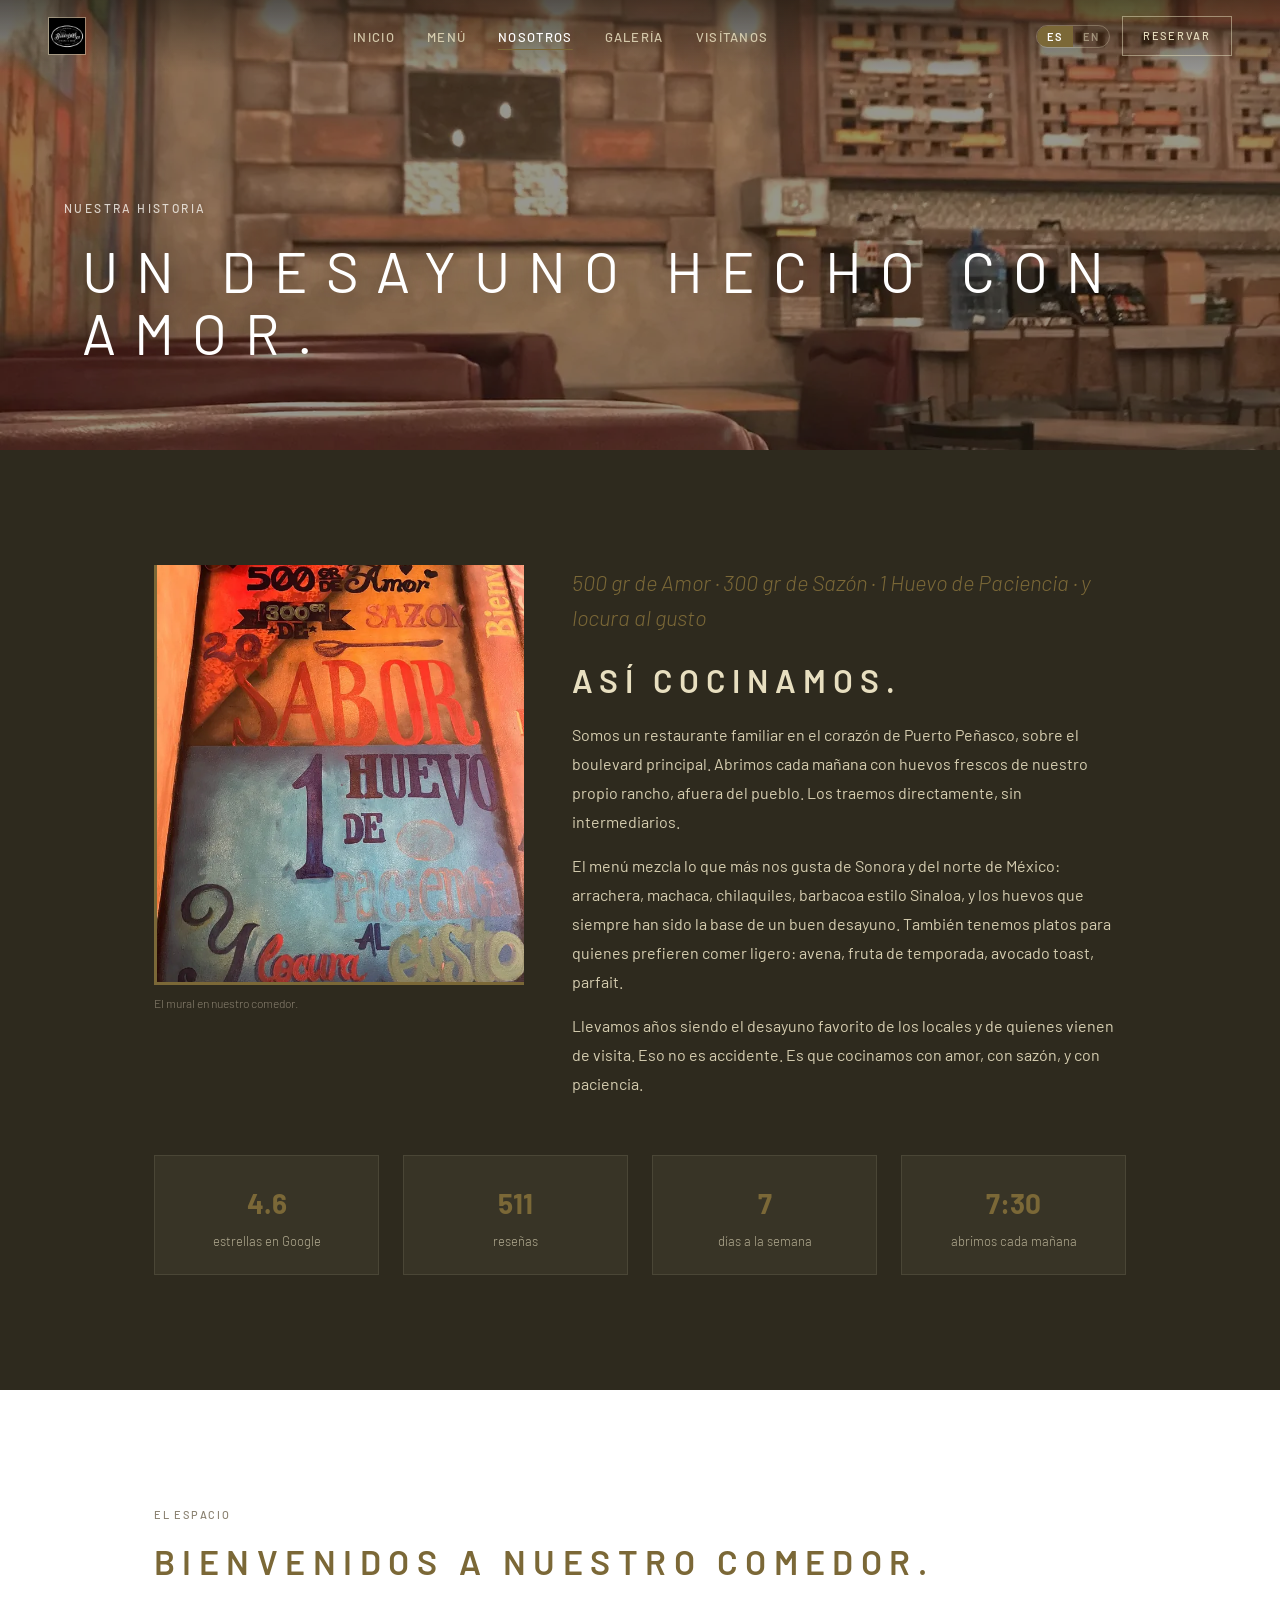
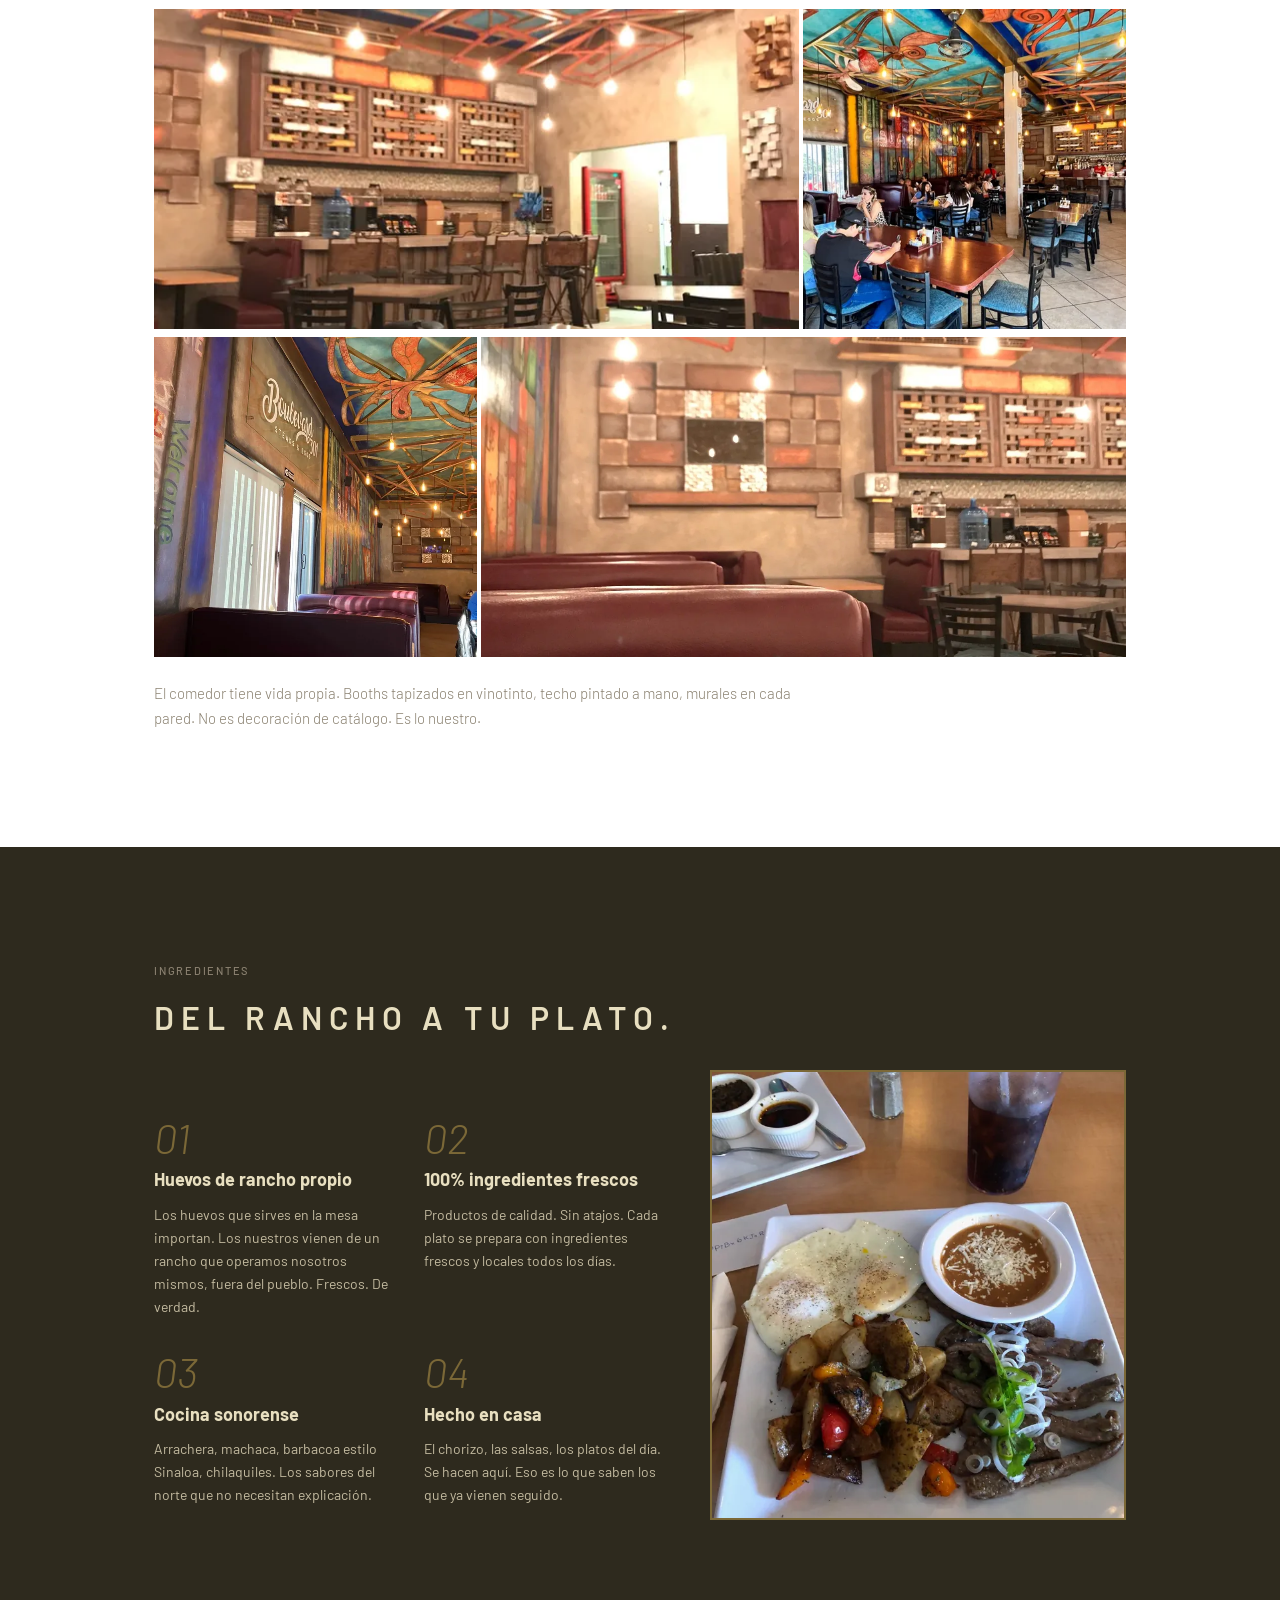
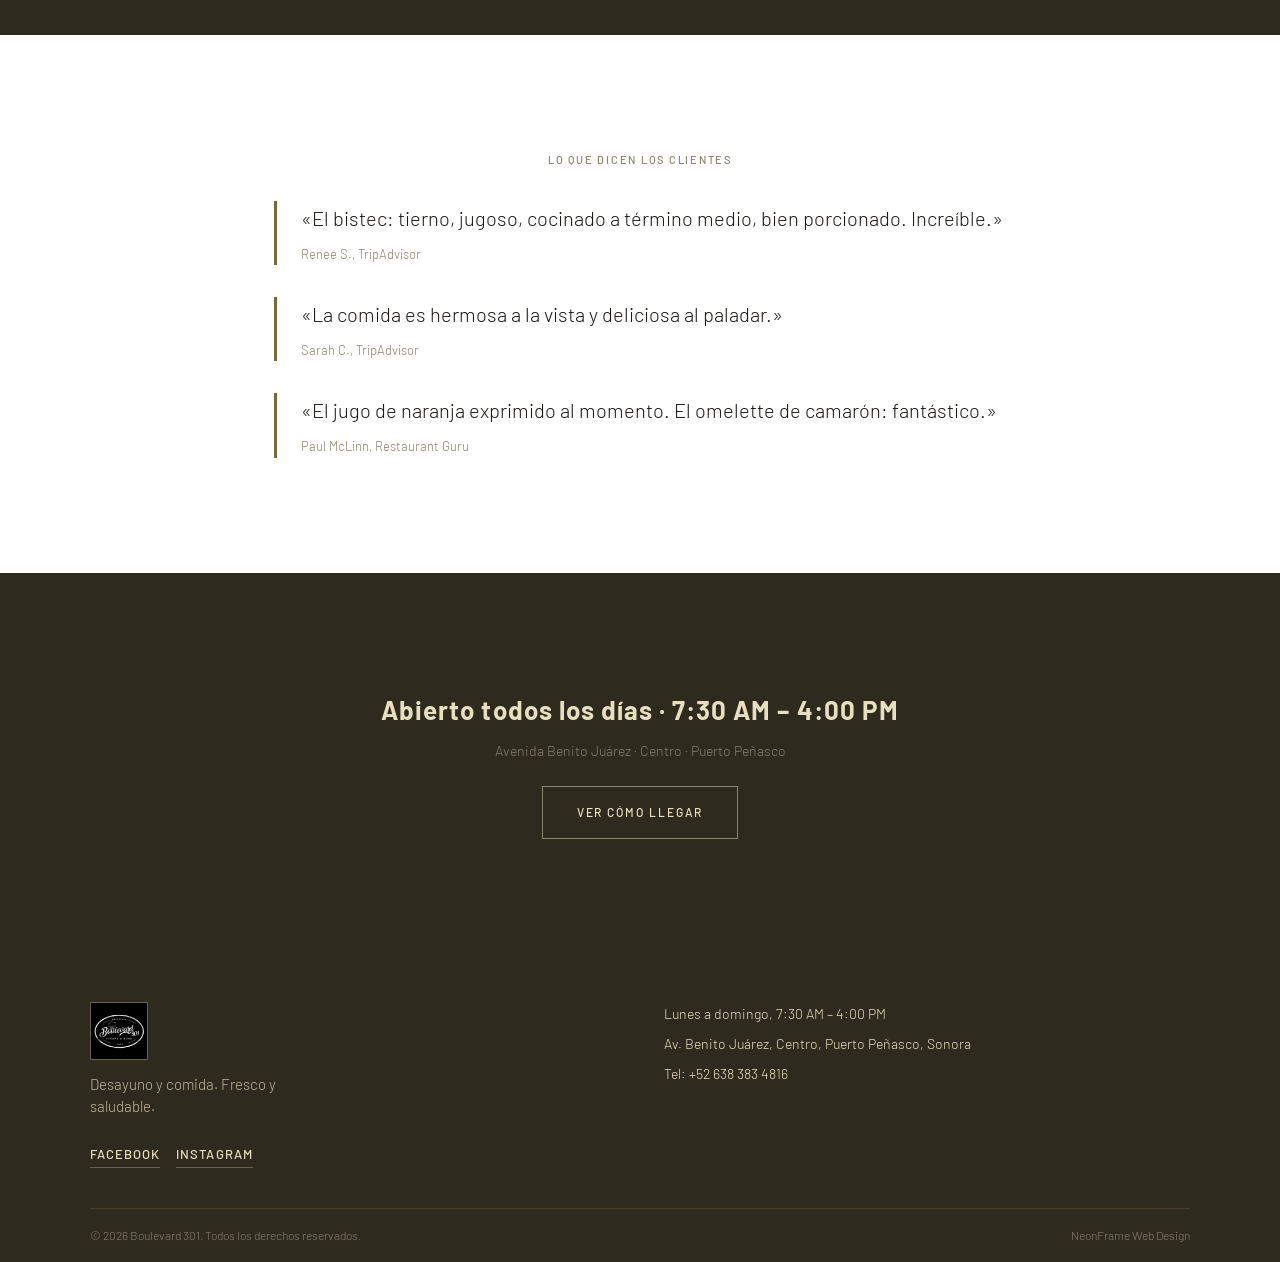
==== about.html @ b432a341 "Redesign toward quiriego.mx: airy gold-on-paper, uppercase wide-tracked light type, square/no-frames" ====
<!DOCTYPE html>
<html lang="es">
<head>
  <meta charset="UTF-8">
  <meta name="viewport" content="width=device-width, initial-scale=1.0">

  <meta name="title-es" content="Nosotros | Boulevard 301 Puerto Peñasco">
  <meta name="title-en" content="About | Boulevard 301 Puerto Peñasco">
  <title>Nosotros | Boulevard 301 Puerto Peñasco</title>
  <meta name="description-es" content="Restaurante familiar de desayuno y comida en Puerto Peñasco. Huevos de rancho propio, ingredientes frescos, comedor con alma. Fresco y saludable desde la Avenida Benito Juárez.">
  <meta name="description-en" content="Family-owned breakfast and lunch restaurant in Puerto Peñasco. Ranch-fresh eggs, local ingredients, a dining room with personality. Fresco y saludable on Avenida Benito Juárez.">
  <meta name="description" content="Restaurante familiar de desayuno y comida en Puerto Peñasco. Huevos de rancho propio, ingredientes frescos, comedor con alma.">

  <meta property="og:type" content="website">
  <meta property="og:url" content="https://neonframewebdev.github.io/boulevard-301/about.html">
  <meta property="og:title" content="Nosotros | Boulevard 301 Puerto Peñasco">
  <meta property="og:image" content="https://neonframewebdev.github.io/boulevard-301/assets/interior_2.jpg">
  <meta name="theme-color" content="#3B3320">

  <link rel="icon" type="image/jpeg" href="assets/logo.jpg">

  <!-- Fonts: non-blocking load (preconnect + print-media swap) -->
  <link rel="preconnect" href="https://fonts.googleapis.com">
  <link rel="preconnect" href="https://fonts.gstatic.com" crossorigin>
  <link rel="preload" as="style" href="https://fonts.googleapis.com/css2?family=Barlow:ital,wght@0,300;0,400;0,500;0,600;0,700;0,800;1,400&display=swap">
  <link rel="stylesheet" href="https://fonts.googleapis.com/css2?family=Barlow:ital,wght@0,300;0,400;0,500;0,600;0,700;0,800;1,400&display=swap" media="print" onload="this.media='all'">
  <noscript><link rel="stylesheet" href="https://fonts.googleapis.com/css2?family=Barlow:ital,wght@0,300;0,400;0,500;0,600;0,700;0,800;1,400&display=swap"></noscript>

  <!-- Preload the LCP hero (responsive WebP) -->
  <link rel="preload" as="image"
        imagesrcset="assets/interior_2-400.webp 400w, assets/interior_2-640.webp 640w, assets/interior_2-960.webp 960w, assets/interior_2-1280.webp 1280w, assets/interior_2-1600.webp 1600w"
        imagesizes="100vw">

  <link rel="stylesheet" href="css/style.css">

  <script>
    (function(){
      var lang = localStorage.getItem('blvd301_lang') || 'es';
      document.documentElement.lang = lang;
    })();
  </script>
</head>
<body>

<!-- NAV -->
<nav class="site-nav" role="navigation" aria-label="Navegación principal">
  <a href="index.html" class="nav-logo" aria-label="Boulevard 301 – Inicio">
    <img src="assets/logo.jpg" alt="Boulevard 301">
  </a>
  <ul class="nav-links">
    <li><a href="index.html" data-es="Inicio" data-en="Home">Inicio</a></li>
    <li><a href="menu.html" data-es="Menú" data-en="Menu">Menú</a></li>
    <li><a href="about.html" class="active" data-es="Nosotros" data-en="About">Nosotros</a></li>
    <li><a href="gallery.html" data-es="Galería" data-en="Gallery">Galería</a></li>
    <li><a href="visit.html" data-es="Visítanos" data-en="Visit">Visítanos</a></li>
  </ul>
  <div class="nav-right">
    <div class="lang-toggle" role="group" aria-label="Idioma / Language">
      <button class="lang-btn active" data-lang="es">ES</button>
      <button class="lang-btn" data-lang="en">EN</button>
    </div>
    <a href="tel:+526383834816" class="btn-reserve" data-es="Reservar" data-en="Book a Table">Reservar</a>
  </div>
  <button class="nav-hamburger" aria-label="Abrir menú" aria-expanded="false">
    <span></span><span></span><span></span>
  </button>
</nav>

<div class="nav-mobile-panel" role="dialog" aria-label="Menú de navegación">
  <ul class="nav-mobile-links">
    <li><a href="index.html" data-es="Inicio" data-en="Home">Inicio</a></li>
    <li><a href="menu.html" data-es="Menú" data-en="Menu">Menú</a></li>
    <li><a href="about.html" class="active" data-es="Nosotros" data-en="About">Nosotros</a></li>
    <li><a href="gallery.html" data-es="Galería" data-en="Gallery">Galería</a></li>
    <li><a href="visit.html" data-es="Visítanos" data-en="Visit">Visítanos</a></li>
  </ul>
  <div class="nav-mobile-footer">
    <div class="lang-toggle">
      <button class="lang-btn active" data-lang="es">ES</button>
      <button class="lang-btn" data-lang="en">EN</button>
    </div>
    <a href="tel:+526383834816" class="btn-reserve" data-es="Reservar" data-en="Book a Table">Reservar</a>
  </div>
</div>

<!-- ======================================================
     PAGE HERO (50vh)
     ====================================================== -->
<header class="page-hero hero-short-50" aria-label="Nosotros - Boulevard 301">
  <picture>
    <source type="image/webp" sizes="100vw"
      srcset="assets/interior_2-400.webp 400w, assets/interior_2-640.webp 640w, assets/interior_2-960.webp 960w, assets/interior_2-1280.webp 1280w, assets/interior_2-1600.webp 1600w">
    <img class="hero-bg" src="assets/interior_2.jpg" width="2048" height="2048" alt="Booths en vinotinto y murales en las paredes del comedor" fetchpriority="high" decoding="async">
  </picture>
  <div class="hero-overlay" style="background: rgba(20,17,12,0.44);"></div>
  <div class="hero-content" style="padding-bottom: clamp(2rem,5vw,4rem);">
    <p class="hero-eyebrow" data-es="Nuestra Historia" data-en="Our Story">Nuestra Historia</p>
    <h1 class="hero-headline" style="font-size: clamp(32px, 6vw, 56px);" data-es="Un desayuno hecho con amor." data-en="A breakfast made with love.">Un desayuno hecho con amor.</h1>
  </div>
</header>

<!-- ======================================================
     SECTION: THE RECIPE (dark)
     ====================================================== -->
<section class="bg-dark">
  <div class="section-inner">
    <div class="col-split col-split-40-60" style="align-items:start; gap: 3rem;">

      <!-- Photo -->
      <div class="about-photo-wrap reveal">
        <picture>
          <source type="image/webp" sizes="(min-width: 768px) 480px, 90vw"
            srcset="assets/photo_b-400.webp 400w, assets/photo_b-640.webp 640w, assets/photo_b-960.webp 960w, assets/photo_b-1280.webp 1280w, assets/photo_b-1536.webp 1536w">
          <img src="assets/photo_b.jpg" width="1536" height="2048" alt="Mural receta: 500 gr de Amor, 300 gr de Sazón" loading="lazy" decoding="async">
        </picture>
        <p class="about-photo-caption" style="color: var(--muted);" data-es="El mural en nuestro comedor." data-en="The mural in our dining room.">El mural en nuestro comedor.</p>
      </div>

      <!-- Text -->
      <div class="reveal">
        <p class="recipe-pull" data-es="500 gr de Amor · 300 gr de Sazón · 1 Huevo de Paciencia · y locura al gusto" data-en="500g of Love · 300g of Seasoning · 1 Egg of Patience · and madness to taste">500 gr de Amor · 300 gr de Sazón · 1 Huevo de Paciencia · y locura al gusto</p>

        <h2 class="section-heading" style="font-size: clamp(24px,3.5vw,32px); color: var(--cream); margin-bottom: 1.25rem;" data-es="Así cocinamos." data-en="This is how we cook.">Así cocinamos.</h2>

        <div class="about-body-text">
          <p data-es="Somos un restaurante familiar en el corazón de Puerto Peñasco, sobre el boulevard principal. Abrimos cada mañana con huevos frescos de nuestro propio rancho, afuera del pueblo. Los traemos directamente, sin intermediarios." data-en="We're a family-owned breakfast and lunch restaurant on Puerto Peñasco's main boulevard. Every morning starts with fresh eggs from our own ranch just outside town. We bring them in ourselves.">Somos un restaurante familiar en el corazón de Puerto Peñasco, sobre el boulevard principal. Abrimos cada mañana con huevos frescos de nuestro propio rancho, afuera del pueblo. Los traemos directamente, sin intermediarios.</p>
          <p data-es="El menú mezcla lo que más nos gusta de Sonora y del norte de México: arrachera, machaca, chilaquiles, barbacoa estilo Sinaloa, y los huevos que siempre han sido la base de un buen desayuno. También tenemos platos para quienes prefieren comer ligero: avena, fruta de temporada, avocado toast, parfait." data-en="The menu runs from Sonoran arrachera steak and eggs to chilaquiles, machaca burritos, barbacoa Sinaloa style, and shrimp omelettes. If you want something lighter, there's avena, seasonal fruit, avocado toast, and parfait.">El menú mezcla lo que más nos gusta de Sonora y del norte de México: arrachera, machaca, chilaquiles, barbacoa estilo Sinaloa, y los huevos que siempre han sido la base de un buen desayuno. También tenemos platos para quienes prefieren comer ligero: avena, fruta de temporada, avocado toast, parfait.</p>
          <p data-es="Llevamos años siendo el desayuno favorito de los locales y de quienes vienen de visita. Eso no es accidente. Es que cocinamos con amor, con sazón, y con paciencia." data-en="We've been a local favorite and a tourist stop for years. That doesn't happen by accident. It happens when you cook with love, seasoning, and patience.">Llevamos años siendo el desayuno favorito de los locales y de quienes vienen de visita. Eso no es accidente. Es que cocinamos con amor, con sazón, y con paciencia.</p>
        </div>
      </div>

    </div>

    <!-- By the numbers -->
    <div class="about-stats-row" style="margin-top: 3.5rem;">
      <div class="about-stat reveal">
        <div class="about-stat-num">4.6</div>
        <div class="about-stat-label" data-es="estrellas en Google" data-en="stars on Google">estrellas en Google</div>
      </div>
      <div class="about-stat reveal">
        <div class="about-stat-num">511</div>
        <div class="about-stat-label" data-es="reseñas" data-en="reviews">reseñas</div>
      </div>
      <div class="about-stat reveal">
        <div class="about-stat-num">7</div>
        <div class="about-stat-label" data-es="días a la semana" data-en="days a week">días a la semana</div>
      </div>
      <div class="about-stat reveal">
        <div class="about-stat-num">7:30</div>
        <div class="about-stat-label" data-es="abrimos cada mañana" data-en="we open every morning">abrimos cada mañana</div>
      </div>
    </div>
  </div>
</section>

<!-- ======================================================
     SECTION: THE SPACE (light)
     ====================================================== -->
<section class="bg-light">
  <div class="section-inner">
    <p class="eyebrow" data-es="El Espacio" data-en="The Space">El Espacio</p>
    <h2 class="section-heading" style="font-size: clamp(22px,3.5vw,34px); margin-bottom: 1.5rem;" data-es="Bienvenidos a nuestro comedor." data-en="Welcome to our dining room.">Bienvenidos a nuestro comedor.</h2>

    <div class="photo-mosaic reveal">
      <div class="mosaic-row mosaic-row-1">
        <div class="mosaic-cell">
          <picture>
            <source type="image/webp" sizes="(min-width: 768px) 33vw, 100vw"
              srcset="assets/interior_3-400.webp 400w, assets/interior_3-640.webp 640w, assets/interior_3-960.webp 960w, assets/interior_3-1280.webp 1280w, assets/interior_3-1600.webp 1600w">
            <img src="assets/interior_3.jpg" width="2048" height="2048" alt="Techo pintado a mano con vigas naranjas sobre cielo azul" loading="lazy" decoding="async">
          </picture>
        </div>
        <div class="mosaic-cell">
          <picture>
            <source type="image/webp" sizes="(min-width: 768px) 33vw, 100vw"
              srcset="assets/interior_4-400.webp 400w, assets/interior_4-640.webp 640w, assets/interior_4-960.webp 960w, assets/interior_4-1024.webp 1024w">
            <img src="assets/interior_4.jpg" width="1024" height="768" alt="Comedor de Boulevard 301 con clientes" loading="lazy" decoding="async">
          </picture>
        </div>
      </div>
      <div class="mosaic-row mosaic-row-2" style="margin-top: 4px;">
        <div class="mosaic-cell">
          <picture>
            <source type="image/webp" sizes="(min-width: 768px) 33vw, 100vw"
              srcset="assets/photo_c-400.webp 400w, assets/photo_c-640.webp 640w, assets/photo_c-960.webp 960w, assets/photo_c-1280.webp 1280w, assets/photo_c-1536.webp 1536w">
            <img src="assets/photo_c.jpg" width="1536" height="2048" alt="Letrero de Boulevard 301 con mural del techo" loading="lazy" decoding="async">
          </picture>
        </div>
        <div class="mosaic-cell">
          <picture>
            <source type="image/webp" sizes="(min-width: 768px) 33vw, 100vw"
              srcset="assets/interior_2-400.webp 400w, assets/interior_2-640.webp 640w, assets/interior_2-960.webp 960w, assets/interior_2-1280.webp 1280w, assets/interior_2-1600.webp 1600w">
            <img src="assets/interior_2.jpg" width="2048" height="2048" alt="Booths en vinotinto y murales en las paredes" loading="lazy" decoding="async">
          </picture>
        </div>
      </div>
    </div>

    <p style="font-size:15px; color: var(--muted); margin-top: 1.5rem; max-width: 680px;" data-es="El comedor tiene vida propia. Booths tapizados en vinotinto, techo pintado a mano, murales en cada pared. No es decoración de catálogo. Es lo nuestro." data-en="The dining room has its own personality. Burgundy booths, a hand-painted ceiling, murals on every wall. Not catalog decor. Ours.">El comedor tiene vida propia. Booths tapizados en vinotinto, techo pintado a mano, murales en cada pared. No es decoración de catálogo. Es lo nuestro.</p>
  </div>
</section>

<!-- ======================================================
     SECTION: THE RANCH PROMISE (dark)
     ====================================================== -->
<section class="bg-dark">
  <div class="section-inner">
    <p class="eyebrow" data-es="Ingredientes" data-en="Ingredients">Ingredientes</p>
    <h2 class="section-heading" style="font-size: clamp(22px,3.5vw,32px); color: var(--cream); margin-bottom: 2rem;" data-es="Del rancho a tu plato." data-en="From the ranch to your plate.">Del rancho a tu plato.</h2>

    <div class="col-split col-split-55-45" style="align-items: center;">
      <div>
        <div class="ingredient-grid">
          <div class="ingredient-block reveal">
            <div class="ingredient-num">01</div>
            <div class="ingredient-label" data-es="Huevos de rancho propio" data-en="Ranch-fresh eggs">Huevos de rancho propio</div>
            <p class="ingredient-body" data-es="Los huevos que sirves en la mesa importan. Los nuestros vienen de un rancho que operamos nosotros mismos, fuera del pueblo. Frescos. De verdad." data-en="The eggs on your plate matter. Ours come from a ranch we run ourselves, outside of town. Actually fresh.">Los huevos que sirves en la mesa importan. Los nuestros vienen de un rancho que operamos nosotros mismos, fuera del pueblo. Frescos. De verdad.</p>
          </div>
          <div class="ingredient-block reveal">
            <div class="ingredient-num">02</div>
            <div class="ingredient-label" data-es="100% ingredientes frescos" data-en="100% fresh ingredients">100% ingredientes frescos</div>
            <p class="ingredient-body" data-es="Productos de calidad. Sin atajos. Cada plato se prepara con ingredientes frescos y locales todos los días." data-en="Quality ingredients. No shortcuts. Every plate is made fresh, every day.">Productos de calidad. Sin atajos. Cada plato se prepara con ingredientes frescos y locales todos los días.</p>
          </div>
          <div class="ingredient-block reveal">
            <div class="ingredient-num">03</div>
            <div class="ingredient-label" data-es="Cocina sonorense" data-en="Sonoran kitchen tradition">Cocina sonorense</div>
            <p class="ingredient-body" data-es="Arrachera, machaca, barbacoa estilo Sinaloa, chilaquiles. Los sabores del norte que no necesitan explicación." data-en="Arrachera, machaca, Sinaloa-style barbacoa, chilaquiles. The flavors of northern Mexico that need no explanation.">Arrachera, machaca, barbacoa estilo Sinaloa, chilaquiles. Los sabores del norte que no necesitan explicación.</p>
          </div>
          <div class="ingredient-block reveal">
            <div class="ingredient-num">04</div>
            <div class="ingredient-label" data-es="Hecho en casa" data-en="Homemade daily">Hecho en casa</div>
            <p class="ingredient-body" data-es="El chorizo, las salsas, los platos del día. Se hacen aquí. Eso es lo que saben los que ya vienen seguido." data-en="The chorizo, the salsas, the daily specials. Made here. That's what the regulars already know.">El chorizo, las salsas, los platos del día. Se hacen aquí. Eso es lo que saben los que ya vienen seguido.</p>
          </div>
        </div>
      </div>

      <div class="reveal">
        <picture>
          <source type="image/webp" sizes="(min-width: 768px) 50vw, 100vw"
            srcset="assets/dish_5-400.webp 400w, assets/dish_5-640.webp 640w, assets/dish_5-960.webp 960w, assets/dish_5-1280.webp 1280w, assets/dish_5-1512.webp 1512w">
          <img class="about-ranch-photo" src="assets/dish_5.jpg" width="1512" height="2016" alt="Steak and Eggs: arrachera, huevos, papas y frijoles" loading="lazy" decoding="async">
        </picture>
      </div>
    </div>
  </div>
</section>

<!-- ======================================================
     SECTION: PULL QUOTES (light)
     ====================================================== -->
<section class="bg-light">
  <div class="section-inner-narrow">
    <p class="eyebrow" style="text-align:center;" data-es="Lo que dicen los clientes" data-en="What guests say">Lo que dicen los clientes</p>
    <div style="display: flex; flex-direction: column; gap: 2rem; margin-top: 2rem;">
      <blockquote class="pull-quote reveal" style="font-size: clamp(16px,2vw,20px); color: var(--body-dark); border-left: 3px solid var(--golden); padding-left: 1.5rem; line-height: 1.7;">
        <p data-es="«El bistec: tierno, jugoso, cocinado a término medio, bien porcionado. Increíble.»" data-en="&quot;The steak: tender, succulent, cooked medium, portioned large. Mind-blowing.&quot;">«El bistec: tierno, jugoso, cocinado a término medio, bien porcionado. Increíble.»</p>
        <footer style="font-family: var(--font-body); font-style: normal; font-size: 13px; color: var(--muted); margin-top: 0.5rem;" data-es="Renee S., TripAdvisor" data-en="Renee S., TripAdvisor">Renee S., TripAdvisor</footer>
      </blockquote>

      <blockquote class="pull-quote reveal" style="font-size: clamp(16px,2vw,20px); color: var(--body-dark); border-left: 3px solid var(--golden); padding-left: 1.5rem; line-height: 1.7;">
        <p data-es="«La comida es hermosa a la vista y deliciosa al paladar.»" data-en="&quot;The food is absolutely beautiful to look at and tastes oh so delicious.&quot;">«La comida es hermosa a la vista y deliciosa al paladar.»</p>
        <footer style="font-family: var(--font-body); font-style: normal; font-size: 13px; color: var(--muted); margin-top: 0.5rem;" data-es="Sarah C., TripAdvisor" data-en="Sarah C., TripAdvisor">Sarah C., TripAdvisor</footer>
      </blockquote>

      <blockquote class="pull-quote reveal" style="font-size: clamp(16px,2vw,20px); color: var(--body-dark); border-left: 3px solid var(--golden); padding-left: 1.5rem; line-height: 1.7;">
        <p data-es="«El jugo de naranja exprimido al momento. El omelette de camarón: fantástico.»" data-en="&quot;Orange juice squeezed fresh. The shrimp omelette was fantastic.&quot;">«El jugo de naranja exprimido al momento. El omelette de camarón: fantástico.»</p>
        <footer style="font-family: var(--font-body); font-style: normal; font-size: 13px; color: var(--muted); margin-top: 0.5rem;" data-es="Paul McLinn, Restaurant Guru" data-en="Paul McLinn, Restaurant Guru">Paul McLinn, Restaurant Guru</footer>
      </blockquote>
    </div>

    <!-- [copy needed: owner/staff note placeholder] -->
    <!-- PLACEHOLDER: Owner or team name block. To be filled in during pitch.
         data-es="[copy needed: nombre del propietario o del equipo]"
         data-en="[copy needed: owner or team name]"
    -->
  </div>
</section>

<!-- ======================================================
     SECTION: HOURS + CTA STRIP (dark)
     ====================================================== -->
<section class="bg-dark hours-strip">
  <p class="main-hours" data-es="Abierto todos los días · 7:30 AM – 4:00 PM" data-en="Open every day · 7:30 AM – 4:00 PM">Abierto todos los días · 7:30 AM – 4:00 PM</p>
  <p class="sub-hours" data-es="Avenida Benito Juárez · Centro · Puerto Peñasco" data-en="Avenida Benito Juárez · Centro · Puerto Peñasco">Avenida Benito Juárez · Centro · Puerto Peñasco</p>
  <a href="visit.html" class="btn btn-ghost-teal" style="margin-top: 1.5rem;" data-es="Ver cómo llegar" data-en="Get directions">Ver cómo llegar</a>
</section>

<!-- FOOTER -->
<footer class="site-footer" role="contentinfo">
  <div class="footer-inner">
    <div class="footer-brand">
      <a href="index.html"><img class="footer-logo" src="assets/logo.jpg" alt="Boulevard 301"></a>
      <p class="footer-tagline" data-es="Desayuno y comida. Fresco y saludable." data-en="Breakfast and lunch. Fresh and healthy.">Desayuno y comida. Fresco y saludable.</p>
      <div class="footer-social">
        <a href="https://www.facebook.com/Blvd301/" target="_blank" rel="noopener noreferrer">Facebook</a>
        <a href="https://www.instagram.com/boulevard301/" target="_blank" rel="noopener noreferrer">Instagram</a>
      </div>
    </div>
    <div class="footer-info">
      <span data-es="Lunes a domingo, 7:30 AM – 4:00 PM" data-en="Monday – Sunday, 7:30 AM – 4:00 PM">Lunes a domingo, 7:30 AM – 4:00 PM</span>
      <span>Av. Benito Juárez, Centro, Puerto Peñasco, Sonora</span>
      <a href="tel:+526383834816">Tel: +52 638 383 4816</a>
    </div>
  </div>
  <div class="footer-bar">
    <span>&copy; 2026 Boulevard 301. <span data-es="Todos los derechos reservados." data-en="All rights reserved.">Todos los derechos reservados.</span></span>
    <span><a href="https://neonframewebdesign.com" target="_blank" rel="noopener noreferrer">NeonFrame Web Design</a></span>
  </div>
</footer>

<script src="js/main.js"></script>
</body>
</html>
---- css/style.css ----
/* =========================================================
   Boulevard 301 — Shared Stylesheet
   NeonFrame Web Design
   Quiriego-inspired: Barlow, white sections, golden headings,
   corner-frame hero, 3-column category grid.
   ========================================================= */

/* Barlow is loaded non-blocking from each page's <head> (preconnect + print-swap),
   not via @import (which serializes CSS -> font CSS -> font files). */

:root {
  /* Quiriego-faithful: gold on cream/paper/white, deep olive for dark beats. */
  --olive:       #2E2A1E;
  --olive-deep:  #211E15;
  --cream:       #E8DFC0;
  --paper:       #F5F2EB;   /* off-white section ground */
  --white:       #FFFFFF;
  --golden:      #7B6837;   /* brand gold */
  --gold:        #7B6837;
  --gold-soft:   #9A8048;
  --near-black:  #1A1714;
  --ink:         #1A1714;
  --body-dark:   #1A1714;
  --muted:       #8A8170;
  --sand:        #C4B49A;
  --line:        rgba(26,23,20,0.14);     /* hairline on light */
  --line-cream:  rgba(232,223,192,0.20);  /* hairline on dark */
  /* retired accents aliased to gold so no legacy ref reintroduces burgundy/teal/rust */
  --burgundy:    #7B6837;
  --burgundy-dk: #6A5A2F;
  --rust:        #7B6837;
  --teal:        #7B6837;

  --font-main:    'Barlow', sans-serif;
  --font-display: 'Barlow', sans-serif;
  --font-accent:  'Barlow', sans-serif;
  --font-body:    'Barlow', sans-serif;

  --nav-h-desk: 72px;
  --nav-h-mob:  58px;
  --section-pad: clamp(5rem, 9vw, 9rem);
  --track-wide:  0.34em;   /* section headings */
  --track-x:     0.5em;    /* hero / display wordmarks */
  --track-ui:    0.16em;   /* nav, eyebrows, buttons */
  --radius: 0;
}

*, *::before, *::after { box-sizing: border-box; margin: 0; padding: 0; }

.sr-only {
  position: absolute; width: 1px; height: 1px;
  padding: 0; margin: -1px; overflow: hidden;
  clip: rect(0,0,0,0); white-space: nowrap; border: 0;
}

html { scroll-behavior: smooth; scroll-padding-top: 72px; }
.menu-open { overflow: hidden; }

@media (prefers-reduced-motion: reduce) {
  html { scroll-behavior: auto; }
  *, *::before, *::after { animation-duration: 0.01ms !important; animation-iteration-count: 1 !important; transition-duration: 0.01ms !important; }
}

body {
  font-family: var(--font-main);
  font-weight: 300;
  font-size: 16px;
  color: var(--ink);
  background: var(--white);
  line-height: 1.7;
  overflow-x: hidden;
  -webkit-font-smoothing: antialiased;
}

/* Quiriego signature: hierarchy from case + tracking, not heavy weight. No italic. */
h1, h2, h3, .section-heading, .hero-headline, .cta-banner-headline { font-style: normal; }

img { display: block; max-width: 100%; height: auto; }
/* <picture> is layout-transparent so the wrapped <img> inherits container styles
   exactly as a direct child img did (object-fit fills, hover scales, etc.). */
picture { display: contents; }
a { color: inherit; text-decoration: none; }

/* =========================================================
   TYPOGRAPHY HELPERS
   ========================================================= */
.eyebrow {
  font-family: var(--font-main);
  font-size: 11px;
  font-weight: 500;
  letter-spacing: var(--track-ui);
  text-transform: uppercase;
  color: var(--muted);
  margin-bottom: 1rem;
}

.section-heading {
  font-family: var(--font-main);
  font-weight: 600;
  line-height: 1.3;
  letter-spacing: 0.22em;
  text-transform: uppercase;
  color: var(--golden);
}

.pull-quote {
  font-family: var(--font-main);
  font-style: normal;
  font-weight: 300;
}

/* =========================================================
   SECTION COLORS
   ========================================================= */
.bg-dark  { background: var(--olive); color: var(--cream); }
.bg-light { background: #fff; color: var(--body-dark); }

.section-rule {
  border: none;
  border-top: 1px solid rgba(123,104,55,0.22);
  margin: 0;
}

/* =========================================================
   LOADER
   ========================================================= */
#loader {
  position: fixed; inset: 0;
  background: var(--olive);
  display: flex;
  flex-direction: column;
  align-items: center;
  justify-content: center;
  z-index: 9999;
  gap: 20px;
  transition: opacity 0.2s ease;
}

#loader.fade-out { opacity: 0; pointer-events: none; }

#loader-logo {
  width: 80px; height: 80px;
  border-radius: 50%;
  object-fit: cover;
  border: 1px solid var(--cream);
  opacity: 0;
  animation: loaderLogoFadeIn 0.4s ease forwards;
}

@keyframes loaderLogoFadeIn { to { opacity: 1; } }

#loader-bar-wrap {
  width: 160px; height: 2px;
  background: rgba(232,223,192,0.2);
  border-radius: 2px;
  overflow: hidden;
  opacity: 0;
  animation: loaderBarAppear 0s 0.4s forwards;
}

@keyframes loaderBarAppear { to { opacity: 1; } }

#loader-bar {
  height: 100%;
  width: 0%;
  background: var(--golden);
  border-radius: 2px;
  animation: loaderBarFill 0.6s 0.4s cubic-bezier(0.22,1,0.36,1) forwards;
}

@keyframes loaderBarFill { to { width: 100%; } }

/* =========================================================
   NAV
   ========================================================= */
/* Fixed bar: transparent over the hero, solidifies on scroll (Quiriego-style). */
.site-nav {
  position: fixed; top: 0; left: 0; right: 0;
  height: var(--nav-h-desk);
  background: transparent;
  z-index: 500;
  display: flex;
  align-items: center;
  padding: 0 clamp(1rem, 4vw, 3rem);
  gap: 1.5rem;
  transition: height 0.35s var(--ease, ease), background 0.35s ease,
              box-shadow 0.35s ease, backdrop-filter 0.35s ease;
}

/* Top-down legibility scrim while the bar is transparent over the hero image. */
.site-nav::before {
  content: "";
  position: absolute; inset: 0;
  background: linear-gradient(to bottom, rgba(26,20,12,0.55), rgba(26,20,12,0));
  opacity: 1;
  transition: opacity 0.35s ease;
  pointer-events: none;
  z-index: -1;
}

.site-nav.scrolled {
  height: 58px;
  background: rgba(43,34,21,0.92);
  -webkit-backdrop-filter: saturate(140%) blur(8px);
  backdrop-filter: saturate(140%) blur(8px);
  box-shadow: 0 1px 0 rgba(232,223,192,0.08), 0 8px 28px rgba(0,0,0,0.28);
}
.site-nav.scrolled::before { opacity: 0; }

/* Brand mark stays out of the way over the hero, then reveals as you scroll. */
.nav-logo {
  flex-shrink: 0;
  display: flex;
  align-items: center;
  opacity: 0;
  transform: translateY(-8px);
  pointer-events: none;
  transition: opacity 0.35s ease, transform 0.35s ease;
}

.site-nav.scrolled .nav-logo {
  opacity: 1;
  transform: none;
  pointer-events: auto;
}

.nav-logo img {
  height: 38px; width: 38px;
  border-radius: 0;
  object-fit: cover;
  border: 1px solid rgba(232,223,192,0.45);
}

.nav-links {
  flex: 1;
  display: flex;
  justify-content: center;
  align-items: center;
  gap: clamp(1.25rem, 2.5vw, 2.5rem);
  list-style: none;
}

.nav-links a {
  position: relative;
  font-family: var(--font-main);
  font-size: 13px;
  font-weight: 500;
  letter-spacing: 0.1em;
  text-transform: uppercase;
  color: rgba(232,223,192,0.85);
  padding-bottom: 5px;
  transition: color 0.25s ease;
}

/* Underline grows from the centre on hover / focus / active. */
.nav-links a::after {
  content: "";
  position: absolute;
  left: 50%; bottom: 0;
  width: 0; height: 1.5px;
  background: var(--golden);
  transform: translateX(-50%);
  transition: width 0.28s cubic-bezier(.45,0,.2,1);
}

.nav-links a:hover,
.nav-links a:focus-visible,
.nav-links a.active { color: #fff; }

.nav-links a:hover::after,
.nav-links a:focus-visible::after,
.nav-links a.active::after { width: 100%; }

.nav-right {
  flex-shrink: 0;
  display: flex;
  align-items: center;
  gap: 0.75rem;
}

.lang-toggle {
  display: flex;
  align-items: center;
  background: transparent;
  border: 1px solid rgba(232,223,192,0.3);
  border-radius: 100px;
  overflow: hidden;
}

.lang-btn {
  font-family: var(--font-main);
  font-size: 11px;
  font-weight: 600;
  letter-spacing: 0.1em;
  text-transform: uppercase;
  background: transparent;
  color: rgba(232,223,192,0.5);
  border: none;
  cursor: pointer;
  padding: 5px 10px;
  transition: background 0.2s, color 0.2s;
  line-height: 1;
}

.lang-btn.active {
  background: var(--golden);
  color: #fff;
}

.btn-reserve {
  font-family: var(--font-main);
  font-size: 11px;
  font-weight: 500;
  letter-spacing: var(--track-ui);
  text-transform: uppercase;
  background: transparent;
  color: var(--cream);
  border: 1px solid rgba(232,223,192,0.5);
  border-radius: var(--radius);
  padding: 10px 20px;
  cursor: pointer;
  text-decoration: none;
  transition: background 0.2s ease, color 0.2s ease, border-color 0.2s ease;
  white-space: nowrap;
}

.btn-reserve:hover { background: var(--cream); color: var(--olive); border-color: var(--cream); }

.nav-hamburger {
  display: none;
  margin-left: auto;   /* push to the far right on mobile (logo stays left) */
  transform: translate(-7px, 6px);   /* tuck inside the hero corner frame */
  flex-direction: column;
  gap: 5px;
  cursor: pointer;
  background: none;
  border: none;
  padding: 4px;
}

.nav-hamburger span {
  display: block;
  width: 24px; height: 2px;
  background: var(--cream);
  border-radius: 2px;
  transition: transform 0.2s, opacity 0.2s;
}

.nav-hamburger.open span:nth-child(1) { transform: translateY(7px) rotate(45deg); }
.nav-hamburger.open span:nth-child(2) { opacity: 0; }
.nav-hamburger.open span:nth-child(3) { transform: translateY(-7px) rotate(-45deg); }

/* Full-screen overlay menu. Reveals with a circular wipe from the hamburger,
   links stagger in. Sits just under the nav bar so the X stays tappable. */
.nav-mobile-panel {
  position: fixed; inset: 0;
  background: var(--olive);
  padding: max(var(--nav-h-mob), 60px) clamp(1.5rem, 9vw, 3rem) 2.5rem;
  display: flex;
  flex-direction: column;
  justify-content: center;
  gap: 1.75rem;
  z-index: 480;
  opacity: 0;
  visibility: hidden;
  pointer-events: none;
  clip-path: circle(0% at calc(100% - 40px) 33px);
  transition: clip-path 0.5s cubic-bezier(.7,0,.2,1),
              opacity 0.25s ease,
              visibility 0s linear 0.5s;
}

.nav-mobile-panel.open {
  opacity: 1;
  visibility: visible;
  pointer-events: auto;
  clip-path: circle(150% at calc(100% - 40px) 33px);
  transition: clip-path 0.55s cubic-bezier(.7,0,.2,1), opacity 0.2s ease;
}

/* Brand echo: faint corner frame inside the overlay. */
.nav-mobile-panel::after {
  content: "";
  position: absolute; inset: 16px;
  border: 1px solid rgba(232,223,192,0.14);
  pointer-events: none;
}

.nav-mobile-links {
  list-style: none;
  display: flex;
  flex-direction: column;
  gap: 0;
  margin-bottom: 0.5rem;
}

.nav-mobile-links li { border-bottom: 1px solid rgba(232,223,192,0.12); }

.nav-mobile-links a {
  font-family: var(--font-main);
  font-size: clamp(23px, 7.5vw, 32px);
  font-weight: 600;
  letter-spacing: 0.03em;
  text-transform: uppercase;
  color: var(--cream);
  display: block;
  padding: 0.95rem 0;
  opacity: 0;
  transform: translateY(16px);
  transition: opacity 0.45s ease, transform 0.45s ease, color 0.2s ease;
}

.nav-mobile-panel.open .nav-mobile-links a { opacity: 1; transform: none; }
.nav-mobile-panel.open .nav-mobile-links li:nth-child(1) a { transition-delay: 0.12s; }
.nav-mobile-panel.open .nav-mobile-links li:nth-child(2) a { transition-delay: 0.18s; }
.nav-mobile-panel.open .nav-mobile-links li:nth-child(3) a { transition-delay: 0.24s; }
.nav-mobile-panel.open .nav-mobile-links li:nth-child(4) a { transition-delay: 0.30s; }
.nav-mobile-panel.open .nav-mobile-links li:nth-child(5) a { transition-delay: 0.36s; }

.nav-mobile-links a:active,
.nav-mobile-links a.active { color: var(--golden); }

.nav-mobile-footer {
  display: flex;
  align-items: center;
  gap: 1rem;
  flex-wrap: wrap;
  opacity: 0;
  transform: translateY(16px);
  transition: opacity 0.45s ease 0.42s, transform 0.45s ease 0.42s;
}

.nav-mobile-panel.open .nav-mobile-footer { opacity: 1; transform: none; }

/* Hamburger floats above the overlay so it can morph into the close (X). */
.nav-hamburger { position: relative; z-index: 501; }
.nav-hamburger.open span { background: var(--cream); }

/* =========================================================
   FOOTER
   ========================================================= */
.site-footer {
  background: var(--olive);
  color: var(--cream);
  padding: 3rem clamp(1.5rem, 5vw, 4rem) 0;
  position: relative;
}

.footer-inner {
  display: grid;
  grid-template-columns: 1fr 1fr;
  gap: 3rem;
  max-width: 1100px;
  margin: 0 auto;
  padding-bottom: 2.5rem;
  position: relative;
  z-index: 2;
}

.footer-brand {
  display: flex;
  flex-direction: column;
  gap: 0.8rem;
}

.footer-logo {
  width: 58px; height: 58px;
  border-radius: 0;
  object-fit: cover;
  border: 1px solid rgba(232,223,192,0.3);
}

.footer-tagline {
  font-family: var(--font-main);
  font-style: normal;
  font-weight: 300;
  font-size: 15px;
  color: rgba(232,223,192,0.8);
  max-width: 220px;
  line-height: 1.5;
}

.footer-info {
  display: flex;
  flex-direction: column;
  gap: 0.4rem;
  font-size: 14px;
  line-height: 1.7;
  color: var(--cream);
}

.footer-info a { color: var(--cream); transition: color 0.2s; }
.footer-info a:hover { color: var(--golden); }

.footer-social {
  display: flex;
  gap: 1rem;
  margin-top: 0.8rem;
}

.footer-social a {
  font-size: 13px;
  font-weight: 500;
  letter-spacing: 0.08em;
  text-transform: uppercase;
  color: var(--cream);
  border-bottom: 1px solid rgba(232,223,192,0.3);
  padding-bottom: 2px;
  transition: color 0.2s, border-color 0.2s;
}

.footer-social a:hover { color: var(--golden); border-color: var(--golden); }

.footer-bar {
  border-top: 1px solid rgba(123,104,55,0.35);
  padding: 1rem 0;
  max-width: 1100px;
  margin: 0 auto;
  display: flex;
  align-items: center;
  justify-content: space-between;
  flex-wrap: wrap;
  gap: 0.5rem;
  font-size: 12px;
  color: var(--muted);
  position: relative;
  z-index: 2;
}

.footer-bar a { color: var(--muted); transition: color 0.2s; }
.footer-bar a:hover { color: var(--golden); }

/* =========================================================
   BUTTONS
   ========================================================= */
.btn {
  display: inline-flex;
  align-items: center;
  gap: 0.4rem;
  font-family: var(--font-main);
  font-weight: 500;
  font-size: 12px;
  letter-spacing: var(--track-ui);
  text-transform: uppercase;
  border-radius: var(--radius);
  padding: 15px 34px;
  cursor: pointer;
  text-decoration: none;
  transition: background 0.25s ease, color 0.25s ease, border-color 0.25s ease;
  border: 1px solid transparent;
  white-space: nowrap;
}

/* Square ghost buttons (quiriego): hairline outline, fill on hover. */
.btn-primary {
  background: transparent;
  color: var(--golden);
  border-color: var(--golden);
}

.btn-primary:hover {
  background: var(--golden);
  color: var(--cream);
  border-color: var(--golden);
}

.btn-secondary {
  background: transparent;
  color: var(--golden);
  border-color: var(--golden);
}

.btn-secondary:hover {
  background: var(--golden);
  color: var(--cream);
}

.btn-secondary-cream {
  background: transparent;
  color: var(--cream);
  border-color: rgba(232,223,192,0.55);
}

.btn-secondary-cream:hover {
  background: rgba(232,223,192,0.1);
  border-color: var(--cream);
}

.btn-ghost-teal {
  background: transparent;
  color: var(--cream);
  border-color: rgba(232,223,192,0.5);
}

.btn-ghost-teal:hover {
  background: rgba(232,223,192,0.1);
  border-color: var(--cream);
}

/* =========================================================
   HERO (shared)
   ========================================================= */
.page-hero {
  position: relative;
  overflow: hidden;
  display: flex;
  align-items: flex-end;
}

.page-hero .hero-bg {
  position: absolute;
  inset: 0;
  object-fit: cover;
  width: 100%; height: 100%;
}

.page-hero .hero-overlay {
  position: absolute;
  inset: 0;
}

.page-hero .hero-content {
  position: relative;
  z-index: 2;
  padding: 0 clamp(1.5rem, 5vw, 5rem) clamp(2rem, 6vw, 5rem);
}

/* ─── Home hero: centered Quiriego-style ─── */
.hero-home {
  height: 100svh;
  align-items: center;
  justify-content: center;
}

@media (hover: none) {
  .hero-home .hero-bg { background-attachment: scroll; }
}

@media (hover: hover) {
  .hero-home .hero-bg { will-change: transform; }
}

.hero-home .hero-content {
  display: flex;
  flex-direction: column;
  align-items: center;
  text-align: center;
  padding: 2rem clamp(1.5rem, 6vw, 5rem);
  animation: fadeInUp 0.8s 0.15s ease both;
}

.hero-logo-center { display: none; }   /* medallion retired (quiriego look) */

.hero-eyebrow {
  font-family: var(--font-main);
  font-size: 12px;
  font-weight: 500;
  letter-spacing: 0.2em;
  text-transform: uppercase;
  color: rgba(245,242,235,0.82);
  margin-bottom: 1.4rem;
}

.hero-headline {
  font-family: var(--font-main);
  font-weight: 400;
  font-size: clamp(30px, 6.2vw, 62px);
  color: #fff;
  text-shadow: 0 2px 22px rgba(0,0,0,0.3);
  line-height: 1.1;
  margin-bottom: 1.4rem;
  letter-spacing: 0.32em;
  text-transform: uppercase;
  padding-left: 0.32em;   /* optical centering for the trailing letter-spacing */
}

.hero-sub {
  font-family: var(--font-main);
  font-weight: 300;
  font-size: 17px;
  letter-spacing: 0.02em;
  color: rgba(245,242,235,0.9);
  max-width: 480px;
  margin-bottom: 2.2rem;
  line-height: 1.7;
}

.hero-cta-row {
  display: flex;
  gap: 0.75rem;
  flex-wrap: wrap;
  justify-content: center;
}

/* ─── Decorative corner frame (Rahmen) — retired for the quiriego look ─── */
.rahmen { display: none !important; }
.rahmen-legacy {
  position: absolute;
  inset: 22px;
  z-index: 3;
  pointer-events: none;
}

.eck-tl, .eck-tr, .eck-bl, .eck-br {
  position: absolute;
  width: 54px; height: 54px;
  border-color: rgba(232,223,192,0.55);
  border-style: solid;
}

.eck-tl { top: 0; left: 0;    border-width: 1.5px 0 0 1.5px; }
.eck-tr { top: 0; right: 0;   border-width: 1.5px 1.5px 0 0; }
.eck-bl { bottom: 0; left: 0;  border-width: 0 0 1.5px 1.5px; }
.eck-br { bottom: 0; right: 0; border-width: 0 1.5px 1.5px 0; }

/* Footer Rahmen variant */
.rahmen-footer {
  inset: 12px;
  z-index: 1;
}

.rahmen-footer .eck-tl,
.rahmen-footer .eck-tr,
.rahmen-footer .eck-bl,
.rahmen-footer .eck-br {
  border-color: rgba(123,104,55,0.3);
  width: 44px; height: 44px;
}

/* Short heroes (inner pages) */
.hero-short-40 { height: 40vh; min-height: 280px; align-items: center; justify-content: center; text-align: center; }
.hero-short-45 { height: 45vh; min-height: 300px; align-items: center; justify-content: center; text-align: center; }
.hero-short-50 { height: 50vh; min-height: 320px; align-items: flex-end; }
.hero-short-35 { height: 35vh; min-height: 260px; align-items: center; justify-content: center; text-align: center; }

/* =========================================================
   STATS BAR
   ========================================================= */
.stats-bar {
  background: var(--paper);
  padding: 0 clamp(1rem, 4vw, 3rem);
  height: 74px;
  display: flex;
  align-items: center;
  justify-content: center;
  border-top: 1px solid var(--line);
  border-bottom: 1px solid var(--line);
}

.stats-bar-inner {
  display: flex;
  align-items: center;
  justify-content: center;
  gap: 0;
  width: 100%;
  max-width: 860px;
}

.stats-item {
  flex: 1;
  text-align: center;
  font-family: var(--font-main);
  font-weight: 500;
  font-size: 11px;
  letter-spacing: 0.18em;
  text-transform: uppercase;
  color: var(--muted);
}

.stats-sep {
  width: 1px;
  height: 26px;
  background: var(--line);
  flex-shrink: 0;
}

/* =========================================================
   MISION / VISION INTRO (Quiriego-style: airy, centered, gold labels)
   ========================================================= */
.section-intro {
  background: var(--white);
  text-align: center;
  padding: var(--section-pad) clamp(1.5rem, 5vw, 4rem);
}
.intro-block { max-width: 1000px; margin: 0 auto; }
.intro-cols {
  display: grid;
  grid-template-columns: 1fr 1fr;
  gap: clamp(2.5rem, 7vw, 6rem);
  margin-top: 2.8rem;
}
.intro-label {
  font-family: var(--font-main);
  font-weight: 600;
  font-size: 14px;
  letter-spacing: var(--track-wide);
  text-transform: uppercase;
  color: var(--golden);
  margin-bottom: 1.3rem;
  padding-left: var(--track-wide);
}
.intro-label::after {
  content: "";
  display: block;
  width: 34px; height: 1px;
  background: var(--golden);
  margin: 1rem auto 0;
}
.intro-lead {
  font-family: var(--font-main);
  font-weight: 300;
  font-size: clamp(15px, 1.4vw, 18px);
  line-height: 1.9;
  color: var(--ink);
  max-width: 42ch;
  margin: 0 auto;
}
@media (max-width: 700px) {
  .intro-cols { grid-template-columns: 1fr; gap: 3rem; }
}

/* =========================================================
   CATEGORY GRID (Quiriego 3-column)
   ========================================================= */
.category-grid {
  display: grid;
  grid-template-columns: repeat(3, 1fr);
  gap: 1px;
  background: var(--line);
}

.category-item {
  position: relative;
  height: 72vh;
  min-height: 420px;
  overflow: hidden;
  cursor: default;
}

.category-item img {
  width: 100%; height: 100%;
  object-fit: cover;
  display: block;
  transition: transform 0.6s cubic-bezier(0.25, 0.46, 0.45, 0.94);
}

.category-item:hover img { transform: scale(1.06); }

.category-item-overlay {
  position: absolute;
  inset: 0;
  background: linear-gradient(to top, rgba(26,20,12,0.75) 0%, rgba(26,20,12,0.08) 55%);
  display: flex;
  align-items: flex-end;
  justify-content: center;
  padding-bottom: 2.75rem;
  transition: background 0.3s ease;
}

.category-item:hover .category-item-overlay {
  background: linear-gradient(to top, rgba(26,20,12,0.85) 0%, rgba(26,20,12,0.2) 60%);
}

.category-item-content { text-align: center; }

.category-item-label {
  font-family: var(--font-main);
  font-weight: 400;
  font-size: clamp(16px, 2vw, 26px);
  letter-spacing: 0.4em;
  text-transform: uppercase;
  color: #fff;
  display: block;
  margin-bottom: 0.55rem;
  padding-left: 0.4em;
  text-shadow: 0 2px 8px rgba(0,0,0,0.45);
}

.category-item-sub {
  font-family: var(--font-main);
  font-weight: 300;
  font-size: 13px;
  letter-spacing: 0.06em;
  color: rgba(255,255,255,0.72);
  display: block;
}

/* =========================================================
   SECTION LAYOUTS
   ========================================================= */
.section-inner {
  max-width: 1100px;
  margin: 0 auto;
  padding: var(--section-pad) clamp(1.5rem, 5vw, 4rem);
}

.section-inner-narrow {
  max-width: 860px;
  margin: 0 auto;
  padding: var(--section-pad) clamp(1.5rem, 5vw, 4rem);
}

.col-split {
  display: grid;
  align-items: start;
  gap: 3rem;
}

.col-split-60-40 { grid-template-columns: 60fr 40fr; }
.col-split-40-60 { grid-template-columns: 40fr 60fr; }
.col-split-50-50 { grid-template-columns: 1fr 1fr; }
.col-split-55-45 { grid-template-columns: 55fr 45fr; }

/* =========================================================
   ABOUT TEASER
   ========================================================= */
.about-photo-wrap { position: relative; }

.about-photo-wrap img {
  width: 100%;
  height: 420px;
  object-fit: cover;
  border-left: 3px solid var(--golden);
  border-bottom: 3px solid var(--golden);
  transition: transform 0.35s ease-out;
}

.about-photo-wrap:hover img { transform: scale(1.02); }

.about-photo-caption {
  font-size: 12px;
  color: var(--muted);
  margin-top: 0.5rem;
}

.text-link-arrow {
  font-family: var(--font-main);
  font-weight: 600;
  font-size: 13px;
  letter-spacing: 0.1em;
  text-transform: uppercase;
  color: var(--golden);
  display: inline-flex;
  align-items: center;
  gap: 0.35rem;
  margin-top: 1.5rem;
  transition: gap 0.2s;
  border-bottom: 1px solid rgba(123,104,55,0.4);
  padding-bottom: 2px;
}

.text-link-arrow:hover { gap: 0.7rem; border-bottom-color: var(--golden); }

/* =========================================================
   SIGNATURE DISH CARDS
   ========================================================= */
.dish-cards-row {
  display: grid;
  grid-template-columns: repeat(3, 1fr);
  gap: 1.5rem;
  margin-top: 2.5rem;
}

.dish-card {
  overflow: hidden;
  background: #fff;
  transition: box-shadow 0.25s, transform 0.25s;
  box-shadow: 0 2px 14px rgba(59,51,32,0.08);
  cursor: default;
}

.dish-card:hover {
  box-shadow: 0 8px 32px rgba(59,51,32,0.16);
  transform: translateY(-3px);
}

.dish-card-photo {
  aspect-ratio: 3/2;
  width: 100%;
  object-fit: cover;
  transition: transform 0.4s ease-out;
}

.dish-card:hover .dish-card-photo { transform: scale(1.04); }

.dish-card-body {
  padding: 1rem 1.1rem 1.2rem;
  border-top: 2px solid var(--golden);
}

.dish-card-name {
  font-family: var(--font-main);
  font-weight: 700;
  font-size: 16px;
  color: var(--olive);
  line-height: 1.2;
  margin-bottom: 0.25rem;
}

.dish-card-price {
  font-family: var(--font-main);
  font-weight: 600;
  font-size: 14px;
  color: var(--golden);
  margin-bottom: 0.35rem;
}

.dish-card-desc {
  font-size: 13px;
  font-weight: 400;
  color: var(--muted);
  line-height: 1.55;
}

.dish-cards-cta {
  text-align: center;
  margin-top: 2.5rem;
}

.dish-cards-scroll {
  display: none;
  overflow-x: auto;
  scroll-snap-type: x mandatory;
  -webkit-overflow-scrolling: touch;
  gap: 1rem;
  padding-bottom: 0.5rem;
  scrollbar-width: none;
}

.dish-cards-scroll::-webkit-scrollbar { display: none; }

.dish-cards-scroll .dish-card {
  flex: 0 0 80%;
  scroll-snap-align: start;
}

/* =========================================================
   MOOD SPLIT
   ========================================================= */
.mood-split {
  display: grid;
  grid-template-columns: 1fr 1fr;
  gap: 3px;
  background: var(--near-black);
}

.mood-split-panel {
  height: 55vh;
  overflow: hidden;
}

.mood-split-panel img {
  width: 100%; height: 100%;
  object-fit: cover;
  display: block;
  transition: transform 0.6s ease;
}

.mood-split-panel:hover img { transform: scale(1.04); }

/* =========================================================
   TESTIMONIALS
   ========================================================= */
.review-cards-row {
  display: grid;
  grid-template-columns: repeat(3, 1fr);
  gap: 1.5rem;
  margin-top: 2rem;
}

.review-card {
  background: #fff;
  color: var(--body-dark);
  padding: 1.75rem 1.5rem;
  display: flex;
  flex-direction: column;
  gap: 0.75rem;
  border-top: 2px solid var(--golden);
  box-shadow: 0 2px 14px rgba(59,51,32,0.07);
}

.review-stars { display: flex; gap: 3px; }
.review-stars span { color: var(--golden); font-size: 14px; }

.review-meta {
  font-size: 12px;
  font-weight: 500;
  letter-spacing: 0.03em;
  color: var(--muted);
}

.review-quote {
  font-family: var(--font-main);
  font-style: italic;
  font-weight: 300;
  font-size: 15px;
  color: var(--body-dark);
  line-height: 1.65;
  flex: 1;
}

.review-badge-row {
  display: flex;
  align-items: center;
  justify-content: center;
  gap: 1.5rem;
  margin-top: 2.5rem;
  flex-wrap: wrap;
}

.rating-badge {
  display: flex;
  align-items: center;
  gap: 0.6rem;
  border: 1.5px solid var(--golden);
  border-radius: 50px;
  padding: 0.6rem 1.4rem;
}

.rating-badge .num {
  font-family: var(--font-main);
  font-size: 22px;
  font-weight: 700;
  color: var(--golden);
}

.rating-badge .stars {
  display: flex;
  gap: 2px;
  color: var(--golden);
  font-size: 13px;
}

.review-link {
  font-family: var(--font-main);
  font-size: 13px;
  font-weight: 600;
  letter-spacing: 0.08em;
  text-transform: uppercase;
  color: var(--golden);
  border-bottom: 1px solid var(--golden);
  padding-bottom: 1px;
  transition: color 0.2s, border-color 0.2s;
}

.review-link:hover { color: var(--olive); border-color: var(--olive); }

/* =========================================================
   CTA BANNER
   ========================================================= */
.cta-banner {
  position: relative;
  min-height: 340px;
  display: flex;
  align-items: center;
  justify-content: center;
  text-align: center;
  overflow: hidden;
}

.cta-banner-bg {
  position: absolute;
  inset: 0;
  object-fit: cover;
  width: 100%; height: 100%;
}

.cta-banner-overlay {
  position: absolute;
  inset: 0;
  background: rgba(26,20,12,0.68);
}

.cta-banner-content {
  position: relative;
  z-index: 2;
  padding: 4rem clamp(1.5rem, 6vw, 5rem);
}

.cta-banner-headline {
  font-family: var(--font-main);
  font-weight: 400;
  font-style: normal;
  font-size: clamp(26px, 4.4vw, 50px);
  letter-spacing: 0.3em;
  text-transform: uppercase;
  color: #fff;
  margin-bottom: 1.2rem;
  padding-left: 0.3em;
}

.cta-banner-sub {
  font-size: 16px;
  font-weight: 300;
  color: rgba(232,223,192,0.9);
  margin-bottom: 2rem;
  line-height: 1.55;
}

/* =========================================================
   MENU PAGE
   ========================================================= */
.menu-layout {
  display: grid;
  grid-template-columns: 1fr 300px;
  gap: 3rem;
  max-width: 1100px;
  margin: 0 auto;
  padding: var(--section-pad) clamp(1.5rem, 5vw, 4rem);
  align-items: start;
}

.menu-category { margin-top: 2.5rem; }
.menu-category:first-child { margin-top: 0; }

.menu-cat-rule {
  border: none;
  border-top: 1px solid rgba(123,104,55,0.18);
  margin-bottom: 0;
}

.menu-cat-title {
  font-family: var(--font-main);
  font-weight: 700;
  font-size: 20px;
  letter-spacing: 0.05em;
  color: var(--golden);
  margin-bottom: 1rem;
  padding: 0.6rem 0.75rem;
  border-left: 3px solid var(--golden);
  background: linear-gradient(to right, rgba(123,104,55,0.07), transparent 60%);
}

.menu-item {
  display: grid;
  grid-template-columns: 1fr auto;
  align-items: baseline;
  gap: 0.5rem 1rem;
  padding: 0.75rem 0;
  border-bottom: 1px dashed rgba(196,180,154,0.5);
}

.menu-item:last-child { border-bottom: none; }

.menu-item-name {
  font-family: var(--font-main);
  font-weight: 600;
  font-size: 15px;
  color: var(--body-dark);
  line-height: 1.3;
}

.menu-item-name-sub {
  font-family: var(--font-main);
  font-weight: 400;
  font-style: italic;
  font-size: 13px;
  color: var(--muted);
  display: block;
  margin-top: 2px;
}

.menu-item-desc {
  font-size: 13px;
  color: var(--muted);
  font-style: italic;
  grid-column: 1 / -1;
  margin-top: -0.25rem;
  line-height: 1.5;
}

.menu-item-price {
  font-family: var(--font-main);
  font-weight: 700;
  font-size: 14px;
  color: var(--golden);
  white-space: nowrap;
  letter-spacing: 0.03em;
}

.menu-promo-chip {
  display: inline-block;
  font-family: var(--font-main);
  font-size: 11px;
  font-weight: 600;
  letter-spacing: 0.1em;
  text-transform: uppercase;
  color: var(--golden);
  border: 1px solid var(--golden);
  border-radius: 100px;
  padding: 3px 10px;
  margin-bottom: 0.75rem;
}

.menu-drink-list {
  list-style: none;
  display: flex;
  flex-direction: column;
  gap: 0.5rem;
}

.menu-drink-list li {
  font-size: 15px;
  color: var(--body-dark);
  padding: 0.5rem 0;
  border-bottom: 1px dashed rgba(196,180,154,0.5);
}

.menu-drink-list li:last-child { border-bottom: none; }

.menu-note {
  font-size: 13px;
  color: var(--muted);
  font-style: italic;
  margin-top: 0.5rem;
}

.menu-sidebar {
  position: sticky;
  top: calc(var(--nav-h-desk) + 2rem);
}

.menu-sidebar-photos {
  position: relative;
  overflow: hidden;
  height: 420px;
  border: 2px solid var(--golden);
  box-shadow: 0 8px 32px rgba(59,51,32,0.14);
}

.menu-sidebar-photo {
  position: absolute;
  inset: 0;
  width: 100%; height: 100%;
  object-fit: cover;
  opacity: 0;
  transition: opacity 0.6s ease;
}

.menu-sidebar-photo.active { opacity: 1; }

.menu-sidebar-caption {
  position: absolute;
  bottom: 0; left: 0; right: 0;
  padding: 2rem 1.25rem 1rem;
  background: linear-gradient(to top, rgba(26,20,12,0.88) 0%, transparent 100%);
  z-index: 2;
  pointer-events: none;
}

.menu-sidebar-caption-text {
  font-family: var(--font-main);
  font-size: 13px;
  font-weight: 600;
  color: var(--cream);
  letter-spacing: 0.1em;
  text-transform: uppercase;
  display: block;
}

.menu-disclaimer {
  background: #f8f5ef;
  padding: 1.25rem clamp(1.5rem, 5vw, 4rem);
  text-align: center;
}

.menu-disclaimer p {
  font-size: 12px;
  color: var(--muted);
  max-width: 700px;
  margin: 0 auto;
  line-height: 1.6;
}

/* =========================================================
   ABOUT PAGE
   ========================================================= */
.recipe-pull {
  font-family: var(--font-main);
  font-style: italic;
  font-weight: 300;
  font-size: 22px;
  color: var(--golden);
  line-height: 1.6;
  margin-bottom: 1.5rem;
}

.about-body-text {
  font-size: 16px;
  font-weight: 400;
  line-height: 1.8;
  color: rgba(232,223,192,0.9);
}

.about-body-text p + p { margin-top: 1rem; }

.photo-mosaic {
  display: grid;
  gap: 4px;
  margin-top: 1.5rem;
}

.mosaic-row {
  display: grid;
  gap: 4px;
  height: 320px;
}

.mosaic-row-1 { grid-template-columns: 2fr 1fr; }
.mosaic-row-2 { grid-template-columns: 1fr 2fr; }

.mosaic-cell { overflow: hidden; }

.mosaic-cell img {
  width: 100%; height: 100%;
  object-fit: cover;
  display: block;
}

.ingredient-grid {
  display: grid;
  grid-template-columns: 1fr 1fr;
  gap: 2rem;
  margin-top: 2rem;
}

.ingredient-num {
  font-family: var(--font-main);
  font-style: italic;
  font-weight: 300;
  font-size: 42px;
  color: var(--golden);
  line-height: 1;
  margin-bottom: 0.4rem;
}

.ingredient-label {
  font-family: var(--font-main);
  font-weight: 700;
  font-size: 18px;
  color: var(--cream);
  margin-bottom: 0.5rem;
}

.ingredient-body {
  font-size: 14px;
  font-weight: 400;
  color: rgba(232,223,192,0.8);
  line-height: 1.65;
}

.about-ranch-photo {
  width: 100%;
  height: 450px;
  object-fit: cover;
  border: 2px solid var(--golden);
}

.hours-strip {
  text-align: center;
  padding: var(--section-pad) clamp(1.5rem, 5vw, 4rem);
}

.hours-strip .main-hours {
  font-family: var(--font-main);
  font-weight: 700;
  font-size: clamp(18px, 3vw, 26px);
  color: var(--cream);
  letter-spacing: 0.04em;
}

.hours-strip .sub-hours {
  font-size: 14px;
  color: var(--muted);
  margin-top: 0.4rem;
}

.about-stats-row {
  display: grid;
  grid-template-columns: repeat(4, 1fr);
  gap: 1.5rem;
  margin-top: 2.5rem;
}

.about-stat {
  text-align: center;
  padding: 1.5rem;
  background: rgba(232,223,192,0.05);
  border: 1px solid rgba(232,223,192,0.1);
}

.about-stat-num {
  font-family: var(--font-main);
  font-weight: 700;
  font-size: 28px;
  color: var(--golden);
}

.about-stat-label {
  font-size: 13px;
  color: rgba(232,223,192,0.7);
  margin-top: 0.3rem;
  line-height: 1.4;
}

/* =========================================================
   GALLERY PAGE
   ========================================================= */
.gallery-filter-bar {
  background: var(--olive);
  padding: 12px clamp(1rem, 4vw, 3rem);
  display: flex;
  align-items: center;
  justify-content: center;
  gap: 0.5rem;
  flex-wrap: wrap;
  border-top: 1px solid rgba(123,104,55,0.25);
}

.filter-btn {
  font-family: var(--font-main);
  font-size: 12px;
  font-weight: 600;
  letter-spacing: 0.1em;
  text-transform: uppercase;
  border-radius: 100px;
  padding: 6px 16px;
  min-height: 36px;
  cursor: pointer;
  transition: background 0.2s, color 0.2s, border-color 0.2s;
  background: transparent;
  color: var(--cream);
  border: 1.5px solid rgba(232,223,192,0.4);
}

.filter-btn:hover,
.filter-btn.active {
  background: var(--golden);
  color: #fff;
  border-color: var(--golden);
}

.gallery-section {
  background: #fff;
  padding: 0.5rem 0 3rem;
}

.scroll-section {
  padding: 2.5rem clamp(1rem, 4vw, 3rem) 1.5rem;
}

.scroll-section + .scroll-section {
  border-top: 1px solid rgba(59,51,32,0.08);
}

.scroll-section-header {
  display: flex;
  align-items: center;
  justify-content: space-between;
  margin-bottom: 1.25rem;
}

.scroll-section-title {
  font-family: var(--font-main);
  font-size: clamp(20px, 2.5vw, 28px);
  font-weight: 700;
  color: var(--golden);
  letter-spacing: 0.04em;
}

.scroll-section-title::after {
  content: '';
  display: block;
  width: 32px; height: 2px;
  background: var(--golden);
  margin-top: 6px;
}

.scroll-nav-btns { display: flex; gap: 8px; }

.scroll-nav-btn {
  width: 38px; height: 38px;
  border-radius: 50%;
  border: 1.5px solid var(--golden);
  background: transparent;
  color: var(--golden);
  cursor: pointer;
  display: flex; align-items: center; justify-content: center;
  font-size: 15px;
  transition: background 0.2s, color 0.2s;
  flex-shrink: 0;
}

.scroll-nav-btn:hover { background: var(--golden); color: #fff; }

.scroll-strip-wrap { position: relative; }

.scroll-strip-wrap::after {
  content: '';
  position: absolute;
  right: 0; top: 0; bottom: 0;
  width: 80px;
  background: linear-gradient(to right, transparent, #fff);
  pointer-events: none;
  z-index: 1;
}

.scroll-strip {
  display: flex;
  gap: 10px;
  overflow-x: auto;
  scroll-snap-type: x mandatory;
  scrollbar-width: none;
  -ms-overflow-style: none;
  padding-bottom: 6px;
  cursor: grab;
}

.scroll-strip.dragging { cursor: grabbing; }
.scroll-strip::-webkit-scrollbar { display: none; }

.scroll-card {
  flex: 0 0 auto;
  width: 260px;
  overflow: hidden;
  scroll-snap-align: start;
  cursor: pointer;
  position: relative;
  border: 2px solid transparent;
  transition: border-color 0.2s;
}

.scroll-card:hover { border-color: var(--golden); }

.scroll-card img {
  width: 100%; height: 300px;
  object-fit: cover;
  display: block;
  transition: transform 0.3s ease;
}

.scroll-card:hover img { transform: scale(1.05); }

.scroll-card-caption {
  position: absolute;
  bottom: 0; left: 0; right: 0;
  padding: 0.75rem 1rem;
  background: linear-gradient(to top, rgba(26,20,12,0.9) 0%, transparent 100%);
  color: var(--cream);
  font-size: 13px;
  font-weight: 500;
  opacity: 0;
  transform: translateY(4px);
  transition: opacity 0.25s, transform 0.25s;
}

.scroll-card:hover .scroll-card-caption { opacity: 1; transform: translateY(0); }

#lightbox {
  position: fixed; inset: 0;
  background: rgba(26,20,12,0.94);
  z-index: 1000;
  display: none;
  align-items: center;
  justify-content: center;
}

#lightbox.open { display: flex; }

.lightbox-inner {
  position: relative;
  max-width: 90vw;
  max-height: 90vh;
  animation: lbOpen 0.25s ease both;
}

@keyframes lbOpen {
  from { opacity: 0; transform: scale(0.93); }
  to   { opacity: 1; transform: scale(1); }
}

.lightbox-inner img {
  max-width: 90vw;
  max-height: 90vh;
  object-fit: contain;
  display: block;
}

.lb-close {
  position: fixed;
  top: 1rem; right: 1.5rem;
  background: none; border: none;
  color: var(--cream);
  font-size: 2rem;
  cursor: pointer;
  z-index: 1001;
  line-height: 1;
  opacity: 0.8;
  transition: opacity 0.2s;
}

.lb-close:hover { opacity: 1; }

.lb-arrow {
  position: fixed;
  top: 50%;
  transform: translateY(-50%);
  background: rgba(26,20,12,0.7);
  border: 1px solid rgba(232,223,192,0.3);
  color: var(--cream);
  font-size: 1.4rem;
  width: 48px; height: 48px;
  display: flex; align-items: center; justify-content: center;
  cursor: pointer;
  z-index: 1001;
  transition: background 0.2s;
}

.lb-arrow:hover { background: rgba(26,20,12,0.95); }
.lb-prev { left: 1rem; }
.lb-next { right: 1rem; }

.lb-caption {
  position: fixed;
  bottom: 1.5rem;
  left: 50%;
  transform: translateX(-50%);
  color: rgba(232,223,192,0.8);
  font-size: 13px;
  max-width: 80vw;
  text-align: center;
  z-index: 1001;
}

.gallery-cta-strip {
  text-align: center;
  padding: 3rem clamp(1.5rem, 5vw, 4rem);
  background: var(--olive);
}

.gallery-cta-strip h3 {
  font-family: var(--font-main);
  font-weight: 700;
  font-size: 28px;
  color: var(--cream);
  margin-bottom: 1.25rem;
}

/* =========================================================
   VISIT PAGE
   ========================================================= */
.visit-details-block {
  display: flex;
  flex-direction: column;
  gap: 1.25rem;
}

.visit-address-block {
  font-size: 16px;
  font-weight: 600;
  color: var(--cream);
  line-height: 1.55;
}

.visit-phone-block a {
  font-size: 18px;
  font-weight: 700;
  color: var(--cream);
  display: flex;
  align-items: center;
  gap: 0.5rem;
  transition: color 0.2s;
}

.visit-phone-block a:hover { color: var(--golden); }
.visit-phone-icon { color: var(--golden); font-size: 16px; }

.visit-email-block a {
  font-size: 14px;
  color: rgba(232,223,192,0.7);
  transition: color 0.2s;
}

.visit-email-block a:hover { color: var(--golden); }

.visit-hours-block {
  font-size: 14px;
  color: var(--cream);
  line-height: 1.7;
}

.amenity-grid {
  display: grid;
  grid-template-columns: 1fr 1fr;
  gap: 0.5rem;
  margin-top: 0.5rem;
}

.amenity-pill {
  display: flex;
  align-items: center;
  gap: 0.5rem;
  font-size: 12px;
  color: rgba(232,223,192,0.85);
  min-height: 44px;
  padding: 0.2rem 0;
}

.amenity-icon { color: var(--golden); font-size: 15px; flex-shrink: 0; }

.map-wrap {
  display: flex;
  flex-direction: column;
  gap: 0.75rem;
}

.map-wrap iframe {
  width: 100%;
  height: 380px;
  border: none;
  display: block;
}

.footer-inline-map {
  width: 100%;
  height: 200px;
  border: none;
  display: block;
  margin-top: 0.75rem;
  opacity: 0.9;
}

.map-note {
  font-size: 13px;
  color: rgba(232,223,192,0.6);
}

.contact-form {
  max-width: 560px;
  margin: 0 auto;
}

.form-field {
  margin-bottom: 1.75rem;
  position: relative;
}

.form-field label {
  display: block;
  font-size: 13px;
  font-weight: 500;
  color: var(--muted);
  margin-bottom: 0.4rem;
  transition: color 0.2s;
}

.form-field:focus-within label { color: var(--golden); }

.form-field input,
.form-field textarea {
  width: 100%;
  font-family: var(--font-main);
  font-size: 15px;
  color: var(--body-dark);
  background: transparent;
  border: none;
  border-bottom: 1px solid var(--muted);
  padding: 0.5rem 0;
  outline: none;
  transition: border-color 0.2s;
  resize: none;
}

.form-field input:focus,
.form-field textarea:focus { border-bottom-color: var(--golden); }

.form-field textarea { min-height: 100px; }

.form-submit {
  font-family: var(--font-main);
  font-weight: 600;
  font-size: 14px;
  letter-spacing: 0.1em;
  text-transform: uppercase;
  background: var(--golden);
  color: #fff;
  border: none;
  padding: 14px 32px;
  cursor: pointer;
  transition: background 0.2s;
  min-width: 200px;
}

.form-submit:hover { background: var(--body-dark); }

.form-note {
  font-size: 12px;
  color: var(--muted);
  margin-top: 1rem;
}

.social-cards-row {
  display: grid;
  grid-template-columns: 1fr 1fr;
  gap: 1.5rem;
  margin-top: 1.5rem;
}

.social-card {
  background: #f8f5ef;
  color: var(--body-dark);
  padding: 1.5rem;
  display: flex;
  flex-direction: column;
  gap: 0.5rem;
  border-top: 2px solid var(--golden);
}

.social-card-name { font-weight: 700; font-size: 18px; }
.social-card-handle { font-size: 14px; color: var(--muted); }
.social-card-desc { font-size: 13px; color: var(--muted); line-height: 1.5; margin-bottom: 0.5rem; }

/* =========================================================
   SCROLL REVEAL & ANIMATIONS
   ========================================================= */
.reveal {
  opacity: 0;
  transform: translateY(20px);
  transition: opacity 0.5s ease, transform 0.5s ease;
}

.reveal.visible {
  opacity: 1;
  transform: translateY(0);
}

@keyframes fadeInUp {
  from { opacity: 0; transform: translateY(22px); }
  to   { opacity: 1; transform: translateY(0); }
}

@keyframes fadeIn {
  from { opacity: 0; }
  to   { opacity: 1; }
}

/* =========================================================
   "WHY" FEATURE ROW
   ========================================================= */
.why-row {
  display: grid;
  grid-template-columns: repeat(3, 1fr);
  gap: 2rem;
  margin-top: 2rem;
}

.why-col {
  text-align: center;
  padding: 1.5rem 1rem;
}

.why-icon {
  font-size: 2rem;
  color: var(--golden);
  margin-bottom: 0.75rem;
  display: block;
}

.why-title {
  font-family: var(--font-main);
  font-weight: 700;
  font-size: 17px;
  color: var(--cream);
  margin-bottom: 0.5rem;
}

.why-body {
  font-size: 14px;
  font-weight: 400;
  color: rgba(232,223,192,0.75);
  line-height: 1.7;
}

/* =========================================================
   RESPONSIVE
   ========================================================= */
@media (max-width: 1023px) {
  .menu-layout { grid-template-columns: 1fr; }
  .menu-sidebar { display: none; }
  .ingredient-grid { gap: 1.25rem; }
  .about-stats-row { grid-template-columns: repeat(2, 1fr); }
  .scroll-card { width: 220px; }
  .scroll-card img { height: 260px; }
  .category-grid { grid-template-columns: 1fr; }
  .category-item { height: 56vw; min-height: 260px; }
}

@media (max-width: 767px) {
  :root { --nav-h-desk: var(--nav-h-mob); }

  .site-nav { height: var(--nav-h-mob); }
  .nav-links { display: none; }
  .nav-right  { display: none; }
  .nav-hamburger { display: flex; }

  .stats-bar { height: auto; padding: 1rem; }
  .stats-bar-inner { flex-direction: column; gap: 0.75rem; }
  .stats-sep { display: none; }

  .hero-sub { font-size: 16px; }
  .hero-logo-center { width: 70px; height: 70px; margin-bottom: 1rem; }
  .hero-headline { font-size: clamp(36px, 9vw, 60px); }

  .dish-cards-row { display: none; }
  .dish-cards-scroll { display: flex; }

  .review-cards-row { grid-template-columns: 1fr; }

  .mood-split { grid-template-columns: 1fr; }
  .mood-split-panel { height: 55vw; }

  .col-split-60-40,
  .col-split-40-60,
  .col-split-50-50,
  .col-split-55-45 { grid-template-columns: 1fr; }

  .footer-inner { grid-template-columns: 1fr; gap: 2rem; }

  .scroll-section { padding: 2rem 1rem 1.25rem; }
  .scroll-card { width: calc(75vw); max-width: 320px; }
  .scroll-card img { height: 280px; }
  .scroll-strip { padding-right: 1rem; }
  .scroll-strip-wrap::after { width: 32px; }

  .map-wrap iframe { height: 260px; }
  .amenity-grid { grid-template-columns: 1fr; }

  .mosaic-row { height: auto; grid-template-columns: 1fr; }
  .mosaic-row-1, .mosaic-row-2 { grid-template-columns: 1fr; }
  .mosaic-cell { height: 220px; }

  .ingredient-grid { grid-template-columns: 1fr; }
  .about-ranch-photo { height: 280px; }
  .social-cards-row { grid-template-columns: 1fr; }
  .why-row { grid-template-columns: 1fr; }
  .about-stats-row { grid-template-columns: 1fr 1fr; }
  .form-submit { width: 100%; }

  .hero-cta-row { flex-direction: column; align-items: center; }
  .hero-cta-row .btn { text-align: center; justify-content: center; width: 100%; max-width: 280px; }
}

@media (max-width: 374px) {
  .about-stats-row { grid-template-columns: 1fr; }
}

@media (min-width: 1440px) {
  :root { --section-pad: 6rem; }
}
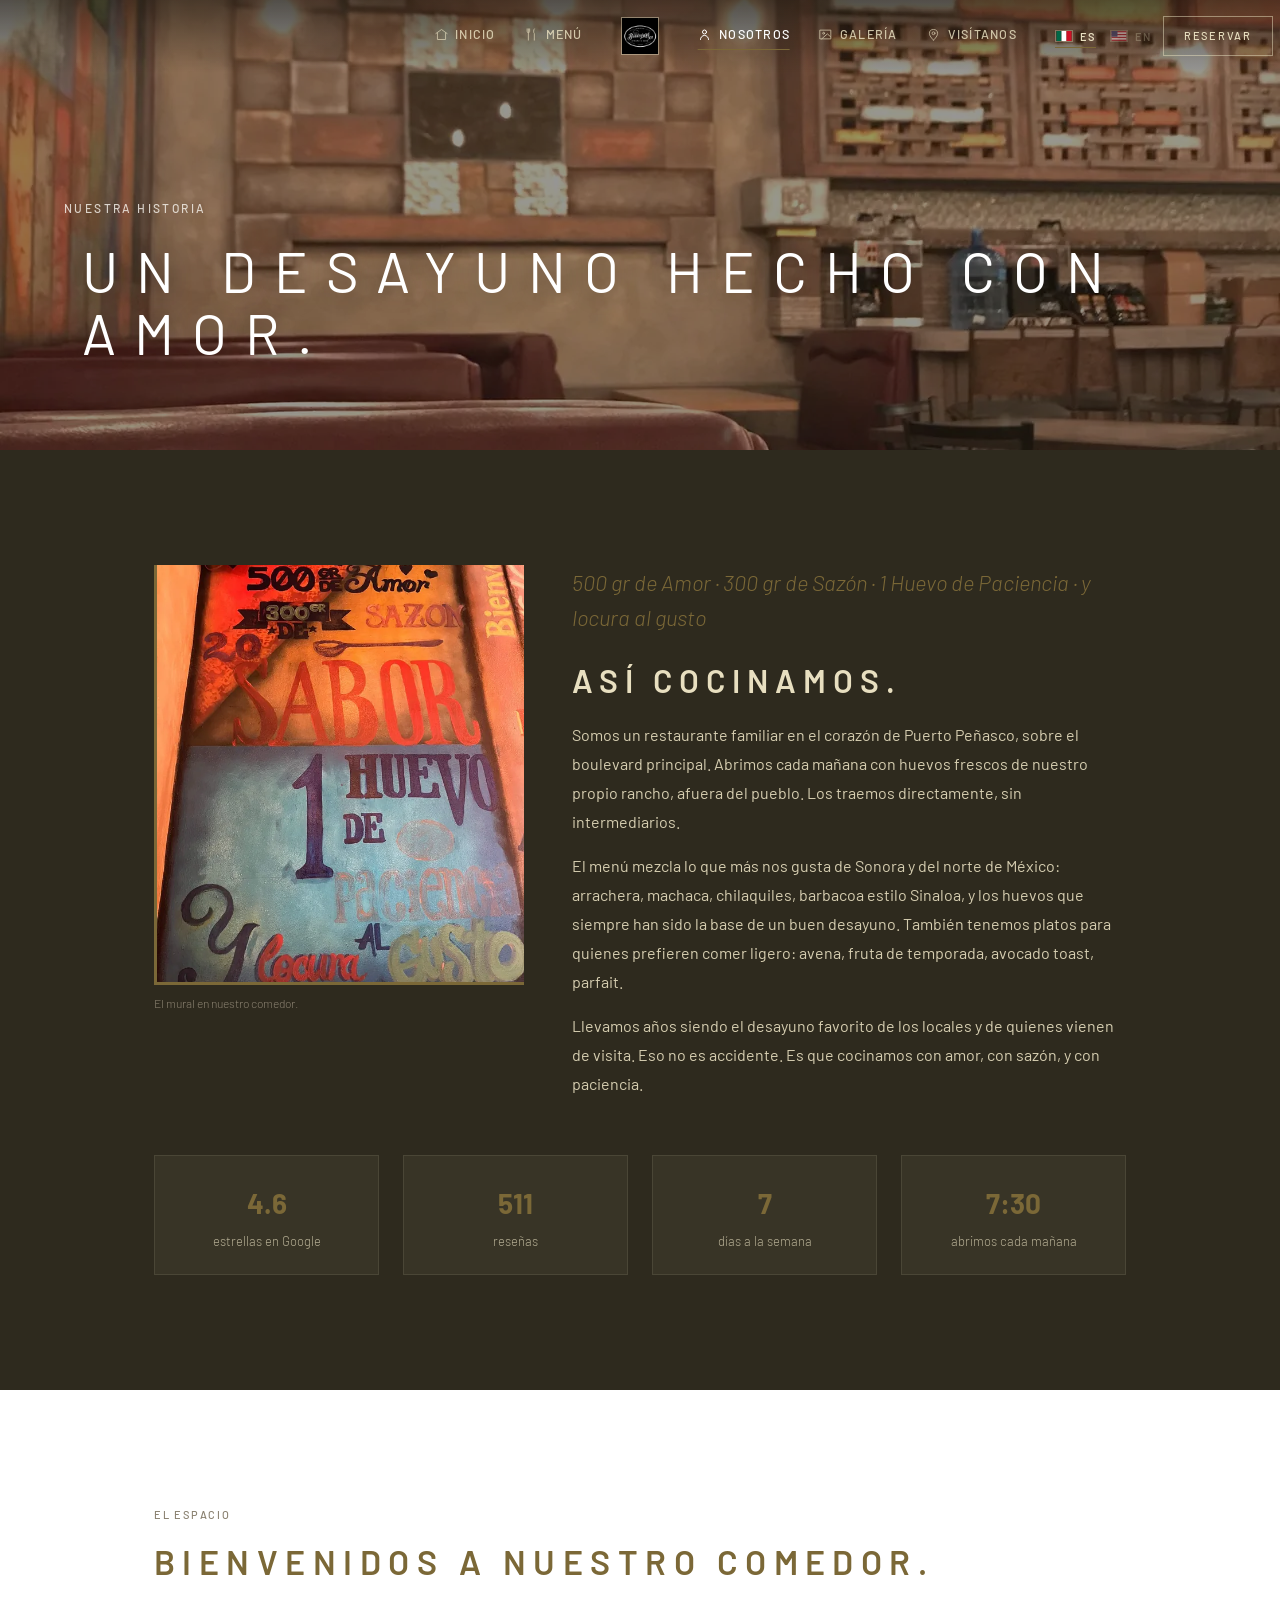
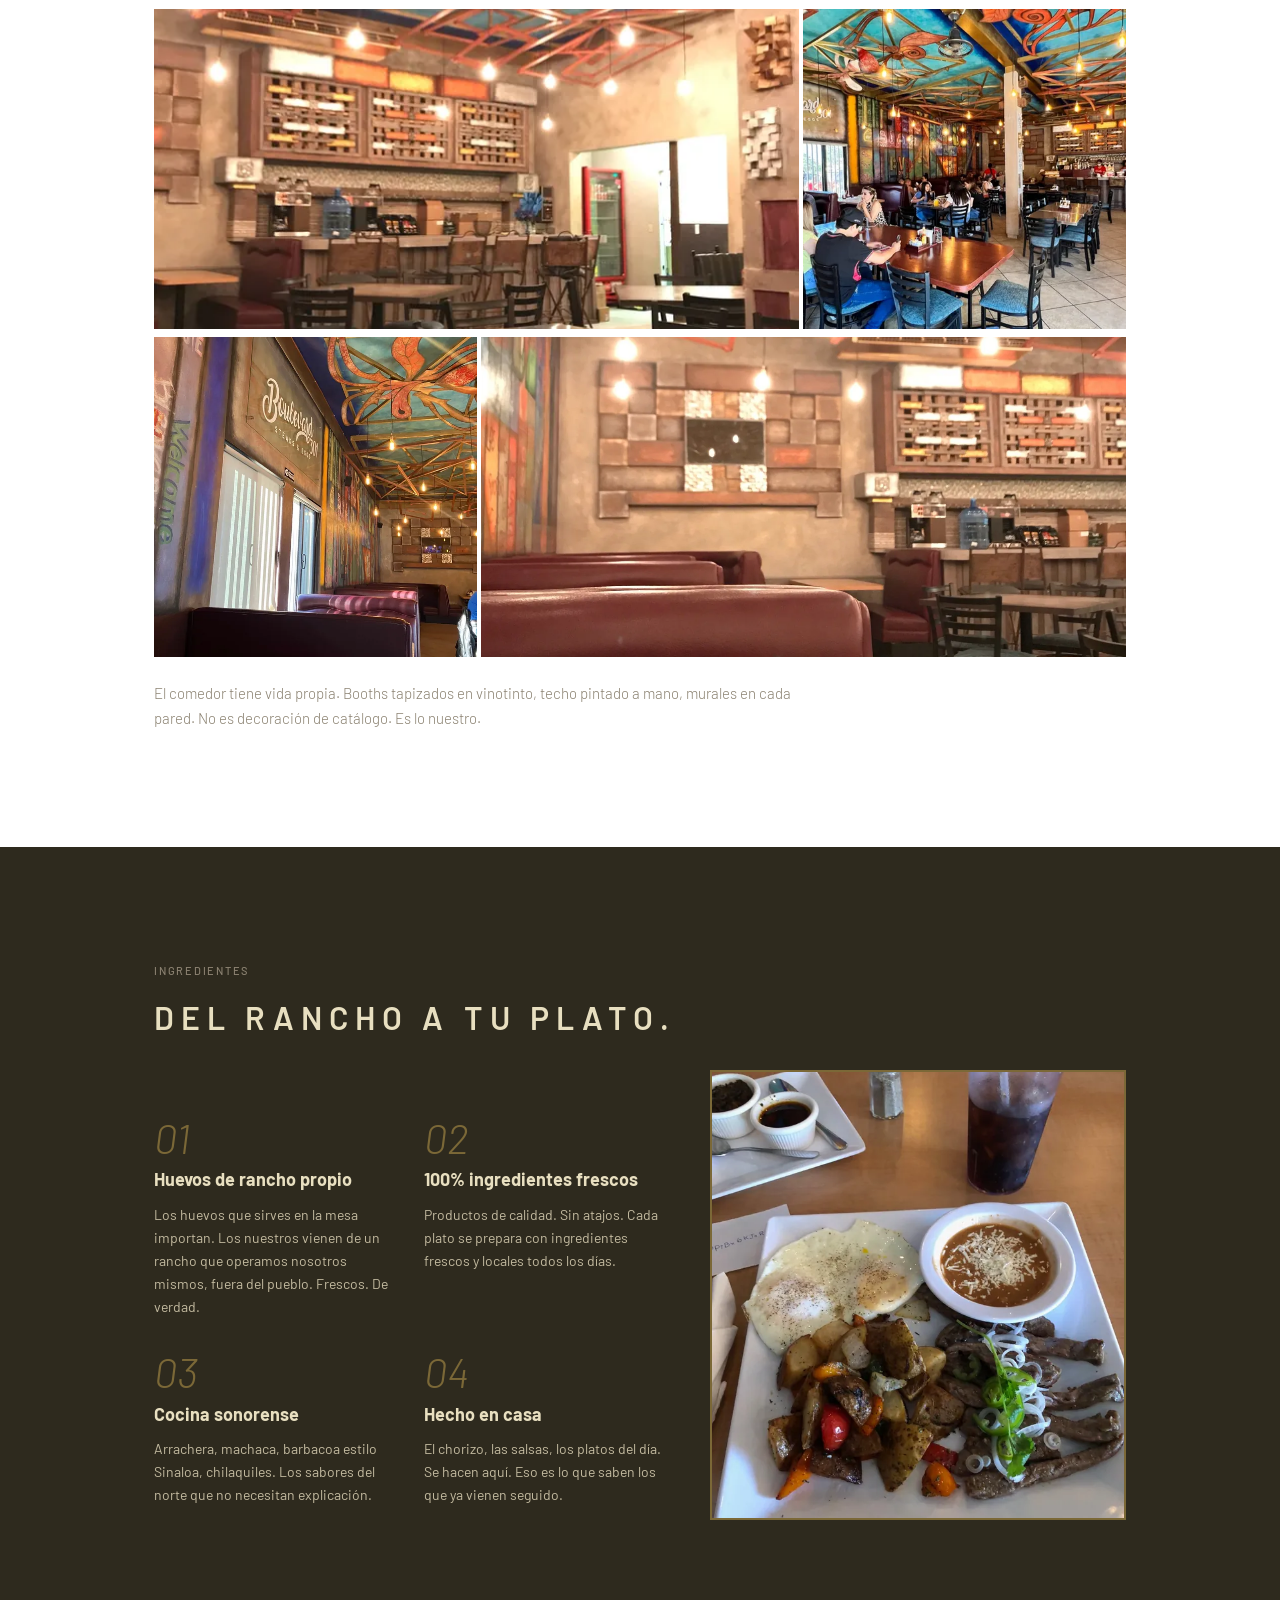
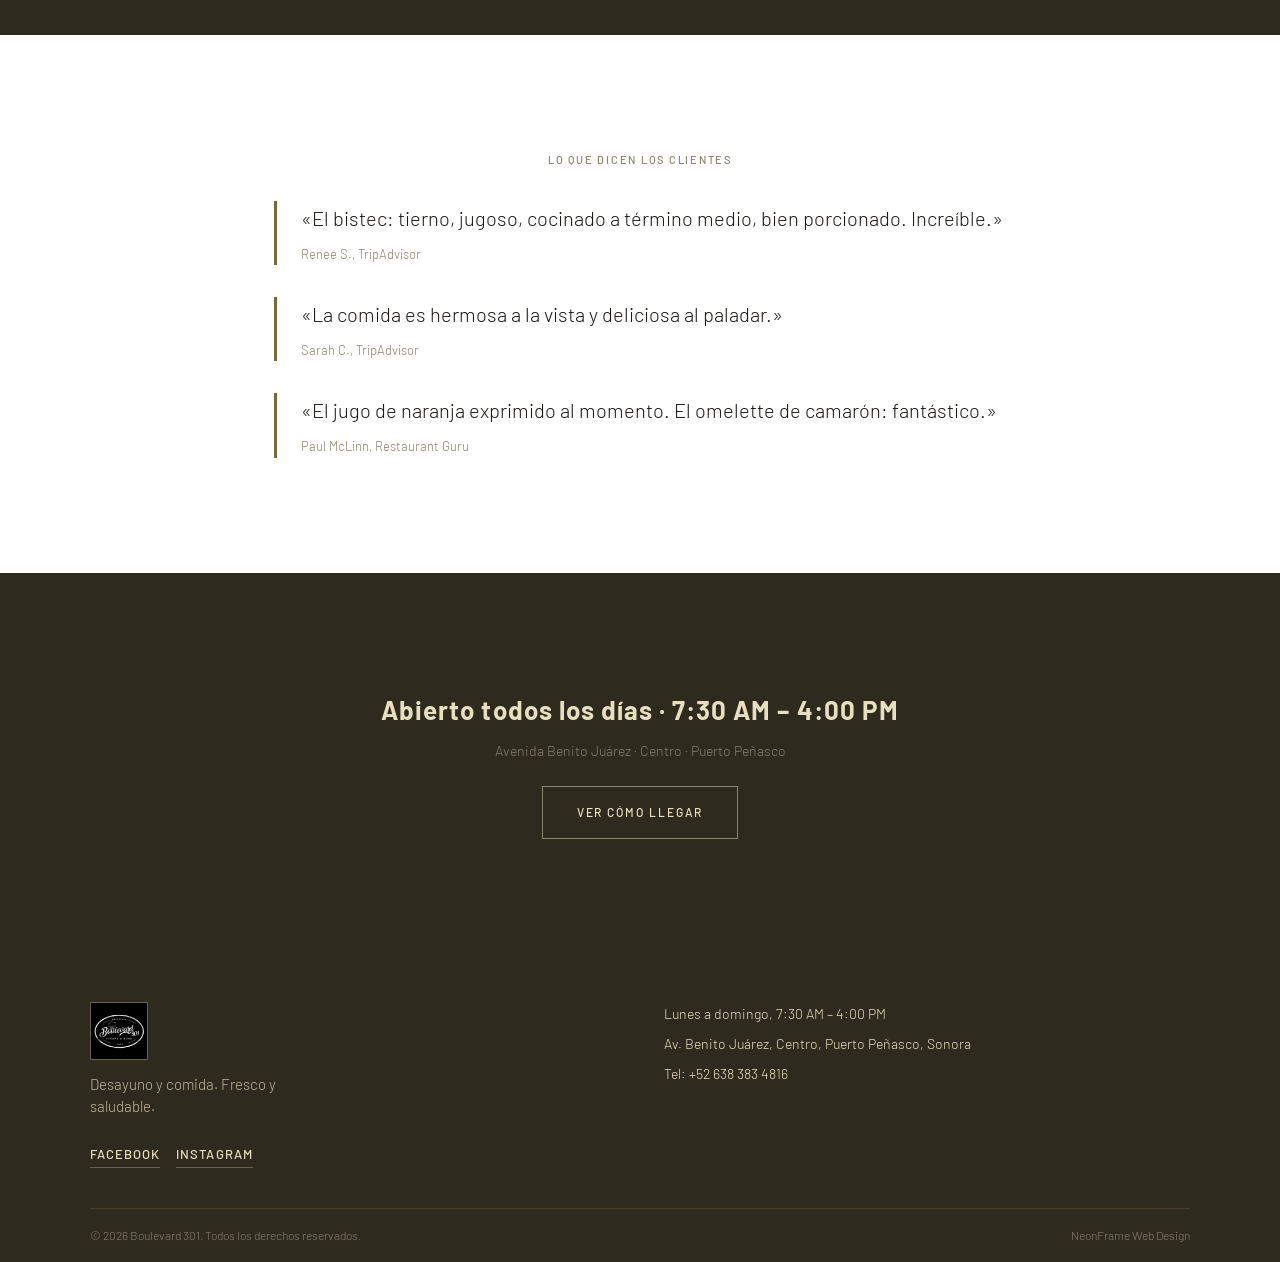
==== commit a71a9fac: "Animated B&W mural hero + quiriego centered-logo icon nav Homepage hero: the real Boulevard 301 op-a" ====
--- a/about.html
+++ b/about.html
@@ -44,28 +44,37 @@
 
 <!-- NAV -->
 <nav class="site-nav" role="navigation" aria-label="Navegación principal">
-  <a href="index.html" class="nav-logo" aria-label="Boulevard 301 – Inicio">
+  <ul class="nav-links nav-links-left">
+    <li><a href="index.html"><svg class="nav-ico" viewBox="0 0 24 24" fill="none" stroke="currentColor" stroke-width="1.6" stroke-linecap="round" stroke-linejoin="round" aria-hidden="true"><path d="M3 10.5 12 4l9 6.5"/><path d="M5.5 9.5V20h13V9.5"/></svg><span class="nav-label" data-es="Inicio" data-en="Home">Inicio</span></a></li>
+    <li><a href="menu.html"><svg class="nav-ico" viewBox="0 0 24 24" fill="none" stroke="currentColor" stroke-width="1.6" stroke-linecap="round" stroke-linejoin="round" aria-hidden="true"><path d="M7 3v18"/><path d="M5 3v4a2 2 0 0 0 4 0V3"/><path d="M16.5 3C15 4.5 15 9 16.5 10.5V21"/></svg><span class="nav-label" data-es="Menú" data-en="Menu">Menú</span></a></li>
+  </ul>
+
+  <a href="index.html" class="nav-logo" aria-label="Boulevard 301, Inicio">
     <img src="assets/logo.jpg" alt="Boulevard 301">
   </a>
-  <ul class="nav-links">
-    <li><a href="index.html" data-es="Inicio" data-en="Home">Inicio</a></li>
-    <li><a href="menu.html" data-es="Menú" data-en="Menu">Menú</a></li>
-    <li><a href="about.html" class="active" data-es="Nosotros" data-en="About">Nosotros</a></li>
-    <li><a href="gallery.html" data-es="Galería" data-en="Gallery">Galería</a></li>
-    <li><a href="visit.html" data-es="Visítanos" data-en="Visit">Visítanos</a></li>
-  </ul>
-  <div class="nav-right">
-    <div class="lang-toggle" role="group" aria-label="Idioma / Language">
-      <button class="lang-btn active" data-lang="es">ES</button>
-      <button class="lang-btn" data-lang="en">EN</button>
-    </div>
-    <a href="tel:+526383834816" class="btn-reserve" data-es="Reservar" data-en="Book a Table">Reservar</a>
-  </div>
+
+  <div class="nav-col-right">
+    <ul class="nav-links nav-links-right">
+      <li><a href="about.html" class="active"><svg class="nav-ico" viewBox="0 0 24 24" fill="none" stroke="currentColor" stroke-width="1.6" stroke-linecap="round" stroke-linejoin="round" aria-hidden="true"><circle cx="12" cy="8" r="3.2"/><path d="M5.5 20a6.5 6.5 0 0 1 13 0"/></svg><span class="nav-label" data-es="Nosotros" data-en="About">Nosotros</span></a></li>
+      <li><a href="gallery.html"><svg class="nav-ico" viewBox="0 0 24 24" fill="none" stroke="currentColor" stroke-width="1.6" stroke-linecap="round" stroke-linejoin="round" aria-hidden="true"><rect x="3.5" y="5" width="17" height="14"/><circle cx="9" cy="10" r="1.5"/><path d="M20.5 16 15 11l-9 8"/></svg><span class="nav-label" data-es="Galería" data-en="Gallery">Galería</span></a></li>
+      <li><a href="visit.html"><svg class="nav-ico" viewBox="0 0 24 24" fill="none" stroke="currentColor" stroke-width="1.6" stroke-linecap="round" stroke-linejoin="round" aria-hidden="true"><path d="M12 21s6.5-5.8 6.5-10.5A6.5 6.5 0 0 0 5.5 10.5C5.5 15.2 12 21 12 21Z"/><circle cx="12" cy="10" r="2.3"/></svg><span class="nav-label" data-es="Visítanos" data-en="Visit">Visítanos</span></a></li>
+    </ul>
+
+    <div class="nav-right">
+      <div class="lang-toggle lang-flags" role="group" aria-label="Idioma / Language">
+        <button class="lang-btn active" data-lang="es"><svg class="flag-ico" viewBox="0 0 3 2" aria-hidden="true"><rect width="1" height="2" fill="#006847"/><rect x="1" width="1" height="2" fill="#fff"/><rect x="2" width="1" height="2" fill="#ce1126"/></svg><span>ES</span></button>
+        <button class="lang-btn" data-lang="en"><svg class="flag-ico" viewBox="0 0 3 2" aria-hidden="true"><rect width="3" height="2" fill="#fff"/><rect width="3" height="0.286" fill="#b22234"/><rect width="3" height="0.286" y="0.572" fill="#b22234"/><rect width="3" height="0.286" y="1.144" fill="#b22234"/><rect width="3" height="0.286" y="1.716" fill="#b22234"/><rect width="1.2" height="1.144" fill="#3c3b6e"/></svg><span>EN</span></button>
+      </div>
+      <a href="tel:+526383834816" class="btn-reserve" data-es="Reservar" data-en="Book a Table">Reservar</a>
+    </div>
+  </div>
+
   <button class="nav-hamburger" aria-label="Abrir menú" aria-expanded="false">
     <span></span><span></span><span></span>
   </button>
 </nav>
 
+<!-- Mobile nav panel -->
 <div class="nav-mobile-panel" role="dialog" aria-label="Menú de navegación">
   <ul class="nav-mobile-links">
     <li><a href="index.html" data-es="Inicio" data-en="Home">Inicio</a></li>
@@ -75,9 +84,9 @@
     <li><a href="visit.html" data-es="Visítanos" data-en="Visit">Visítanos</a></li>
   </ul>
   <div class="nav-mobile-footer">
-    <div class="lang-toggle">
-      <button class="lang-btn active" data-lang="es">ES</button>
-      <button class="lang-btn" data-lang="en">EN</button>
+    <div class="lang-toggle lang-flags">
+      <button class="lang-btn active" data-lang="es"><svg class="flag-ico" viewBox="0 0 3 2" aria-hidden="true"><rect width="1" height="2" fill="#006847"/><rect x="1" width="1" height="2" fill="#fff"/><rect x="2" width="1" height="2" fill="#ce1126"/></svg><span>ES</span></button>
+      <button class="lang-btn" data-lang="en"><svg class="flag-ico" viewBox="0 0 3 2" aria-hidden="true"><rect width="3" height="2" fill="#fff"/><rect width="3" height="0.286" fill="#b22234"/><rect width="3" height="0.286" y="0.572" fill="#b22234"/><rect width="3" height="0.286" y="1.144" fill="#b22234"/><rect width="3" height="0.286" y="1.716" fill="#b22234"/><rect width="1.2" height="1.144" fill="#3c3b6e"/></svg><span>EN</span></button>
     </div>
     <a href="tel:+526383834816" class="btn-reserve" data-es="Reservar" data-en="Book a Table">Reservar</a>
   </div>
--- a/css/style.css
+++ b/css/style.css
@@ -179,10 +179,14 @@
   height: var(--nav-h-desk);
   background: transparent;
   z-index: 500;
-  display: flex;
-  align-items: center;
+  /* Quiriego layout: equal flanks (links) around a centered logo. The 1fr
+     columns are equal regardless of their content, so the logo is always
+     page-centered. */
+  display: grid;
+  grid-template-columns: minmax(0, 1fr) auto minmax(0, 1fr);
+  align-items: center;
+  column-gap: clamp(1rem, 3vw, 2.5rem);
   padding: 0 clamp(1rem, 4vw, 3rem);
-  gap: 1.5rem;
   transition: height 0.35s var(--ease, ease), background 0.35s ease,
               box-shadow 0.35s ease, backdrop-filter 0.35s ease;
 }
@@ -207,21 +211,12 @@
 }
 .site-nav.scrolled::before { opacity: 0; }
 
-/* Brand mark stays out of the way over the hero, then reveals as you scroll. */
+/* Centered brand mark, always visible (quiriego). */
 .nav-logo {
-  flex-shrink: 0;
-  display: flex;
-  align-items: center;
-  opacity: 0;
-  transform: translateY(-8px);
-  pointer-events: none;
-  transition: opacity 0.35s ease, transform 0.35s ease;
-}
-
-.site-nav.scrolled .nav-logo {
-  opacity: 1;
-  transform: none;
-  pointer-events: auto;
+  grid-column: 2;
+  justify-self: center;
+  display: flex;
+  align-items: center;
 }
 
 .nav-logo img {
@@ -231,26 +226,52 @@
   border: 1px solid rgba(232,223,192,0.45);
 }
 
+/* Split link lists flank the centered logo. */
 .nav-links {
-  flex: 1;
-  display: flex;
-  justify-content: center;
-  align-items: center;
-  gap: clamp(1.25rem, 2.5vw, 2.5rem);
+  display: flex;
+  align-items: center;
+  gap: clamp(1.1rem, 2.2vw, 2.2rem);
   list-style: none;
+  margin: 0;
+  padding: 0;
+}
+.nav-links-left  { grid-column: 1; justify-content: flex-end; }
+/* The right cell holds the right links plus the lang + reserve cluster, with
+   the cluster pushed to the far corner (quiriego flag-in-corner idiom). */
+.nav-col-right {
+  grid-column: 3;
+  display: flex;
+  align-items: center;
+  justify-content: space-between;
+  gap: clamp(1rem, 3vw, 2.5rem);
+  min-width: 0;
 }
 
 .nav-links a {
   position: relative;
-  font-family: var(--font-main);
-  font-size: 13px;
+  display: inline-flex;
+  align-items: center;
+  gap: 0.42rem;
+  font-family: var(--font-main);
+  font-size: 12.5px;
   font-weight: 500;
   letter-spacing: 0.1em;
   text-transform: uppercase;
   color: rgba(232,223,192,0.85);
   padding-bottom: 5px;
+  white-space: nowrap;
   transition: color 0.25s ease;
 }
+
+.nav-ico {
+  width: 15px; height: 15px;
+  flex-shrink: 0;
+  opacity: 0.78;
+  transition: opacity 0.25s ease;
+}
+.nav-links a:hover .nav-ico,
+.nav-links a:focus-visible .nav-ico,
+.nav-links a.active .nav-ico { opacity: 1; }
 
 /* Underline grows from the centre on hover / focus / active. */
 .nav-links a::after {
@@ -305,6 +326,41 @@
 .lang-btn.active {
   background: var(--golden);
   color: #fff;
+}
+
+/* Flag-chip variant (quiriego): no pill, a small flag + ES/EN, active chip
+   carries a gold underline, inactive is dimmed. */
+.lang-toggle.lang-flags {
+  border: none;
+  border-radius: 0;
+  overflow: visible;
+  gap: 0.9rem;
+}
+.lang-flags .lang-btn {
+  display: inline-flex;
+  align-items: center;
+  gap: 0.4rem;
+  padding: 4px 0;
+  opacity: 0.55;
+  position: relative;
+}
+.lang-flags .lang-btn.active {
+  background: transparent;
+  color: var(--cream);
+  opacity: 1;
+}
+.lang-flags .lang-btn.active::after {
+  content: "";
+  position: absolute;
+  left: 0; right: 0; bottom: -2px;
+  height: 1.5px;
+  background: var(--golden);
+}
+.flag-ico {
+  width: 18px; height: 12px;
+  flex-shrink: 0;
+  display: block;
+  border: 1px solid rgba(232,223,192,0.35);
 }
 
 .btn-reserve {
@@ -436,6 +492,20 @@
 .nav-hamburger { position: relative; z-index: 501; }
 .nav-hamburger.open span { background: var(--cream); }
 
+/* The icon links need room; collapse to the hamburger below 1000px. The bar
+   reverts to flex so the always-on logo sits left and the hamburger right. */
+@media (max-width: 1000px) {
+  .site-nav {
+    display: flex;
+    justify-content: space-between;
+    column-gap: 1rem;
+  }
+  .nav-links,
+  .nav-col-right { display: none; }
+  .nav-logo { justify-self: auto; }
+  .nav-hamburger { display: flex; }
+}
+
 /* =========================================================
    FOOTER
    ========================================================= */
@@ -632,6 +702,101 @@
   justify-content: center;
 }
 
+/* =========================================================
+   AMAZING HERO — cursive wordmark, warm light, drifting motes
+   ========================================================= */
+.hero-plain {
+  position: relative;
+  overflow: hidden;
+  background: radial-gradient(150% 130% at 50% 4%, #2C2618 0%, #1C1810 56%, #14100A 100%);
+}
+.hero-glow {
+  position: absolute; inset: 0; z-index: 0; pointer-events: none;
+  background: radial-gradient(44% 42% at 50% 41%, rgba(204,156,70,0.32) 0%, rgba(204,156,70,0.10) 42%, transparent 72%);
+  animation: heroGlow 7.5s ease-in-out infinite;
+}
+@keyframes heroGlow { 0%, 100% { opacity: 0.72; transform: scale(1); } 50% { opacity: 1; transform: scale(1.05); } }
+.hero-rays {
+  position: absolute; inset: 0; z-index: 0; pointer-events: none; opacity: 0.6;
+  background:
+    linear-gradient(158deg, rgba(255,226,162,0.13) 0%, transparent 32%),
+    linear-gradient(202deg, rgba(255,226,162,0.07) 0%, transparent 30%);
+}
+.hero-motes { position: absolute; inset: 0; z-index: 1; pointer-events: none; }
+.hero-motes span {
+  position: absolute; bottom: -12px; width: 4px; height: 4px; border-radius: 50%;
+  background: rgba(247,224,168,0.7); filter: blur(0.4px);
+  animation-name: moteFloat; animation-timing-function: linear; animation-iteration-count: infinite;
+}
+@keyframes moteFloat {
+  0% { transform: translateY(0) translateX(0); opacity: 0; }
+  12% { opacity: 0.75; }
+  50% { transform: translateY(-40vh) translateX(10px); }
+  85% { opacity: 0.45; }
+  100% { transform: translateY(-82vh) translateX(-6px); opacity: 0; }
+}
+
+.hero-plain .hero-content { position: relative; z-index: 2; }
+.hero-plain .hero-eyebrow { color: var(--gold-soft); }
+
+.hero-wordmark {
+  font-family: var(--font-main);
+  line-height: 0.95;
+  margin: 0.5rem 0 0.2rem;
+  display: flex; align-items: flex-end; justify-content: center; gap: 0.08em;
+  flex-wrap: nowrap;
+}
+.wm-script {
+  font-family: 'Kaushan Script', cursive;
+  font-weight: 400;
+  font-size: clamp(58px, 13.5vw, 158px);
+  line-height: 0.82;
+  background-image: linear-gradient(100deg, #A8843F 0%, #E7C883 22%, #FBEFC9 40%, #E7C883 58%, #A8843F 100%);
+  background-size: 240% 100%;
+  -webkit-background-clip: text; background-clip: text;
+  -webkit-text-fill-color: transparent; color: transparent;
+  filter: drop-shadow(0 6px 22px rgba(0,0,0,0.5));
+  animation: wmShimmer 6s ease-in-out infinite;
+  padding: 0 0.06em 0.08em;
+}
+@keyframes wmShimmer { 0% { background-position: 130% 0; } 100% { background-position: -130% 0; } }
+.wm-num {
+  font-family: var(--font-main);
+  font-weight: 300;
+  font-size: clamp(22px, 4.6vw, 54px);
+  letter-spacing: 0.14em;
+  color: var(--gold-soft);
+  margin-bottom: 0.5em;
+  padding-left: 0.06em;
+}
+.hero-tagline {
+  font-family: var(--font-main);
+  font-weight: 500; font-size: 11px;
+  letter-spacing: 0.4em; text-transform: uppercase;
+  color: rgba(245,242,235,0.55);
+  margin-top: 0.6rem; padding-left: 0.4em;
+}
+.hero-rule {
+  display: block;
+  width: 54px; height: 1px;
+  background: var(--gold);
+  margin: 1.6rem auto 1.5rem;
+  opacity: 0.85;
+}
+
+/* elegant staggered reveal */
+.hero-mark > * { opacity: 0; animation: heroRise 0.95s cubic-bezier(.2,.7,.2,1) forwards; }
+.hero-mark > *:nth-child(1) { animation-delay: 0.15s; }
+.hero-mark > *:nth-child(2) { animation-delay: 0.34s; }
+.hero-mark > *:nth-child(3) { animation-delay: 0.54s; }
+.hero-mark > *:nth-child(4) { animation-delay: 0.66s; }
+.hero-mark > *:nth-child(5) { animation-delay: 0.78s; }
+.hero-mark > *:nth-child(6) { animation-delay: 0.9s; }
+@keyframes heroRise { from { opacity: 0; transform: translateY(20px); } to { opacity: 1; transform: none; } }
+
+.cta-plain { background: var(--olive); }
+.cta-plain .cta-banner-sub { color: rgba(232,223,192,0.78); }
+
 @media (hover: none) {
   .hero-home .hero-bg { background-attachment: scroll; }
 }
@@ -691,6 +856,63 @@
   flex-wrap: wrap;
   justify-content: center;
 }
+
+/* =========================================================
+   HOME HERO: animated black & white op-art mural
+   ========================================================= */
+.hero-mural {
+  align-items: flex-end;          /* content sits at the bottom */
+  justify-content: stretch;
+  background: #14100A;
+}
+.hero-mural-img,
+.hero-mural-canvas {
+  position: absolute;
+  inset: 0;
+  z-index: 0;
+  width: 100%;
+  height: 100%;
+}
+.hero-mural-img { display: block; }
+.hero-mural-img img {
+  width: 100%;
+  height: 100%;
+  object-fit: cover;
+  display: block;
+}
+/* The canvas fades in over the identical static photo once WebGL is ready, so
+   there is no visible swap. If WebGL is missing or motion is reduced, it never
+   becomes ready and the static mural shows. */
+.hero-mural-canvas {
+  display: block;
+  opacity: 0;
+  transition: opacity 0.6s ease;
+}
+.hero-mural-canvas.is-ready { opacity: 1; }
+.hero-mural-scrim {
+  position: absolute;
+  inset: 0;
+  z-index: 1;
+  pointer-events: none;
+  background:
+    linear-gradient(to top, rgba(18,15,10,0.92) 0%, rgba(18,15,10,0.5) 20%,
+                    rgba(18,15,10,0.06) 44%, transparent 60%),
+    linear-gradient(to bottom, rgba(18,15,10,0.55) 0%, rgba(18,15,10,0.12) 12%,
+                    transparent 22%);
+}
+.hero-mural .hero-content {
+  position: relative;
+  z-index: 2;
+  width: 100%;
+  display: flex;
+  flex-direction: column;
+  align-items: center;
+  text-align: center;
+  padding: 0 clamp(1.5rem, 6vw, 5rem) clamp(2.4rem, 6vw, 4.6rem);
+  animation: none;                /* the .hero-mark stagger handles entrance */
+}
+.hero-mural .hero-eyebrow { color: rgba(245,242,235,0.92); margin-bottom: 0.85rem; }
+.hero-mural .hero-tagline { color: rgba(245,242,235,0.7); margin: 0 0 1.7rem; padding-left: 0.4em; }
 
 /* ─── Decorative corner frame (Rahmen) — retired for the quiriego look ─── */
 .rahmen { display: none !important; }
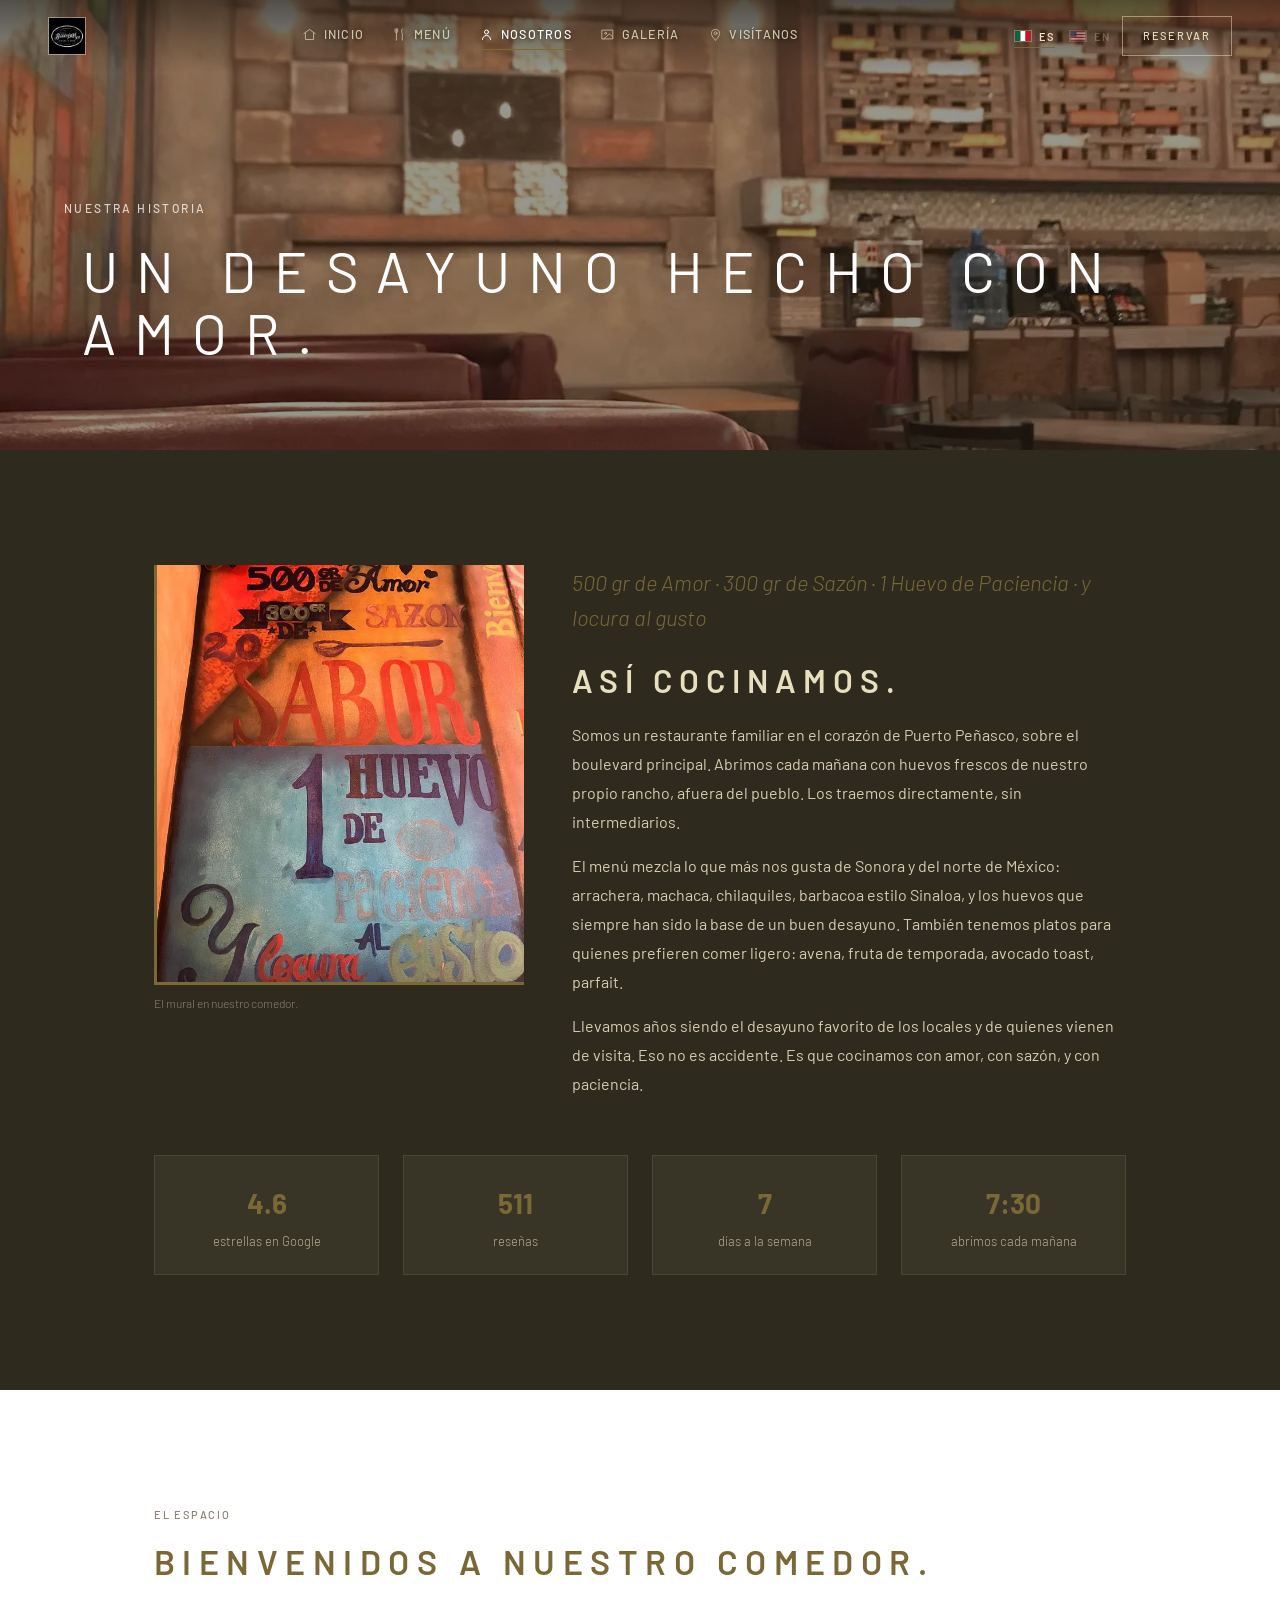
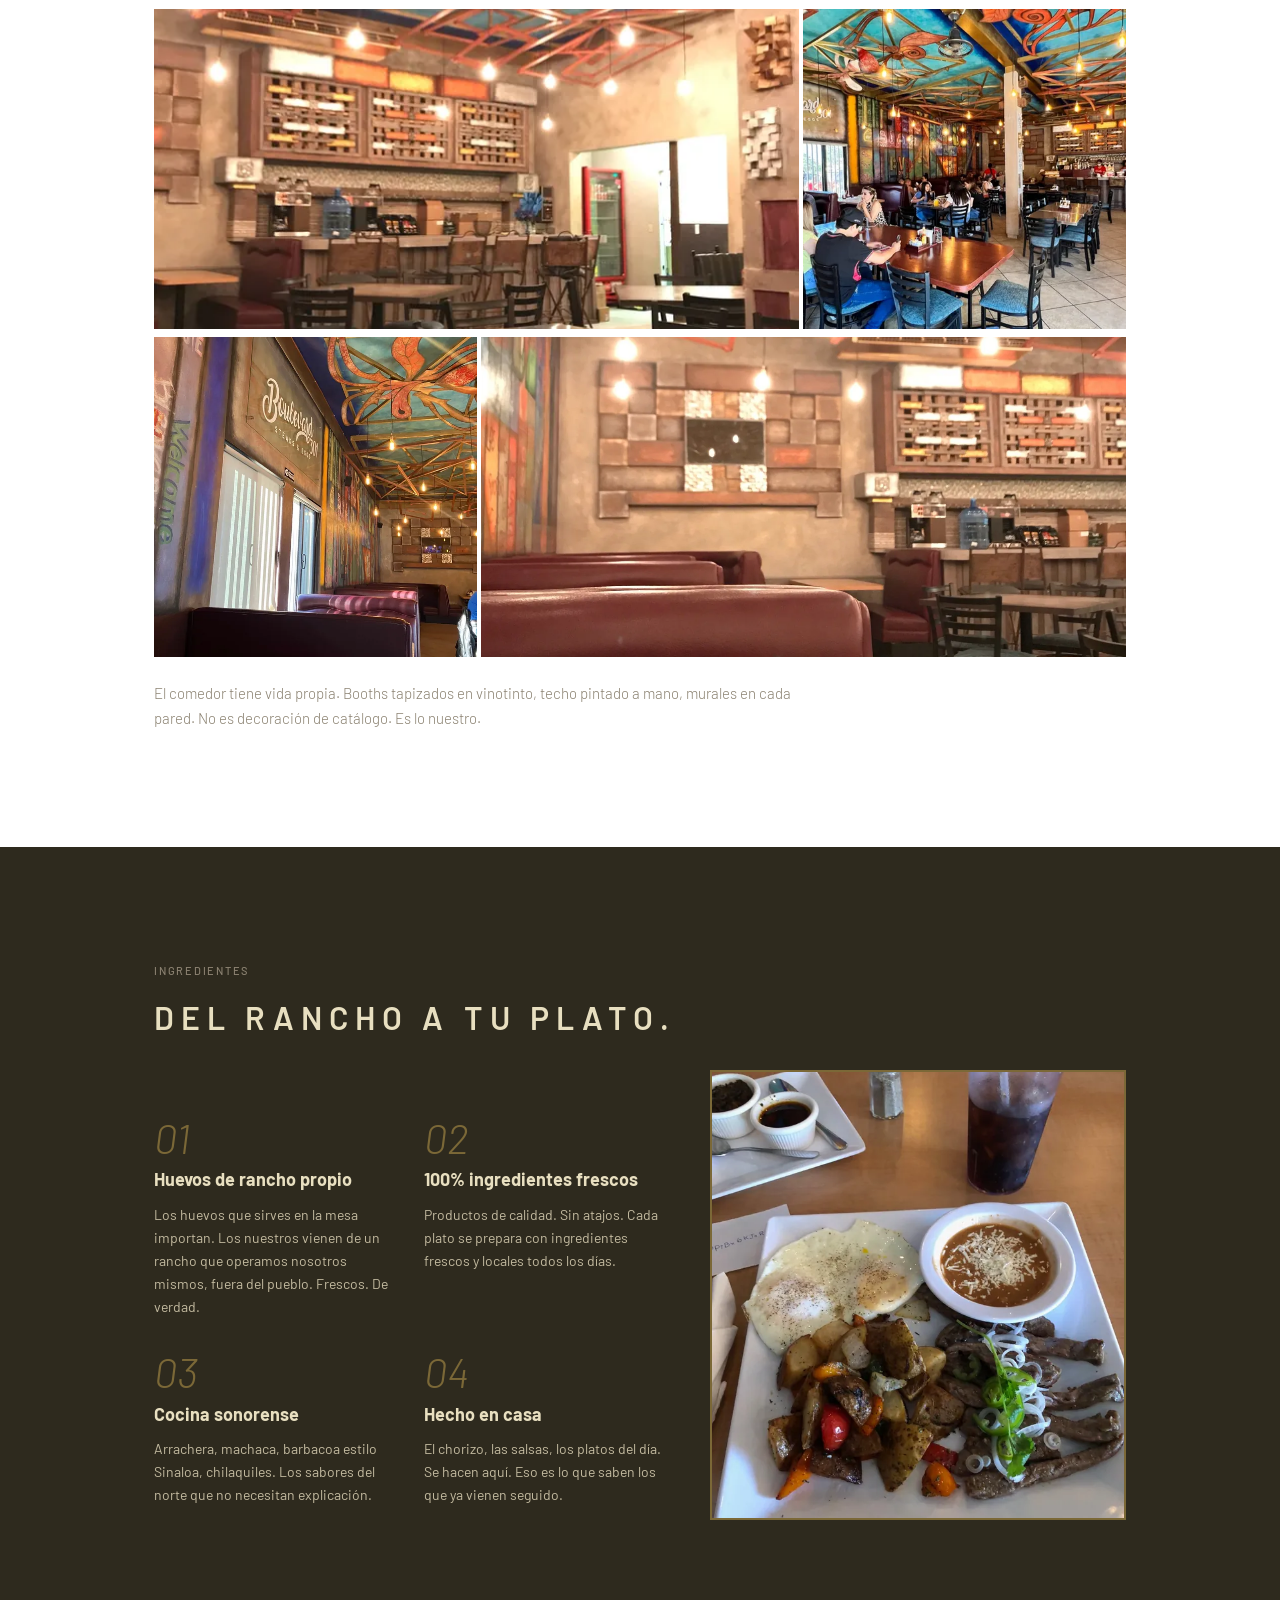
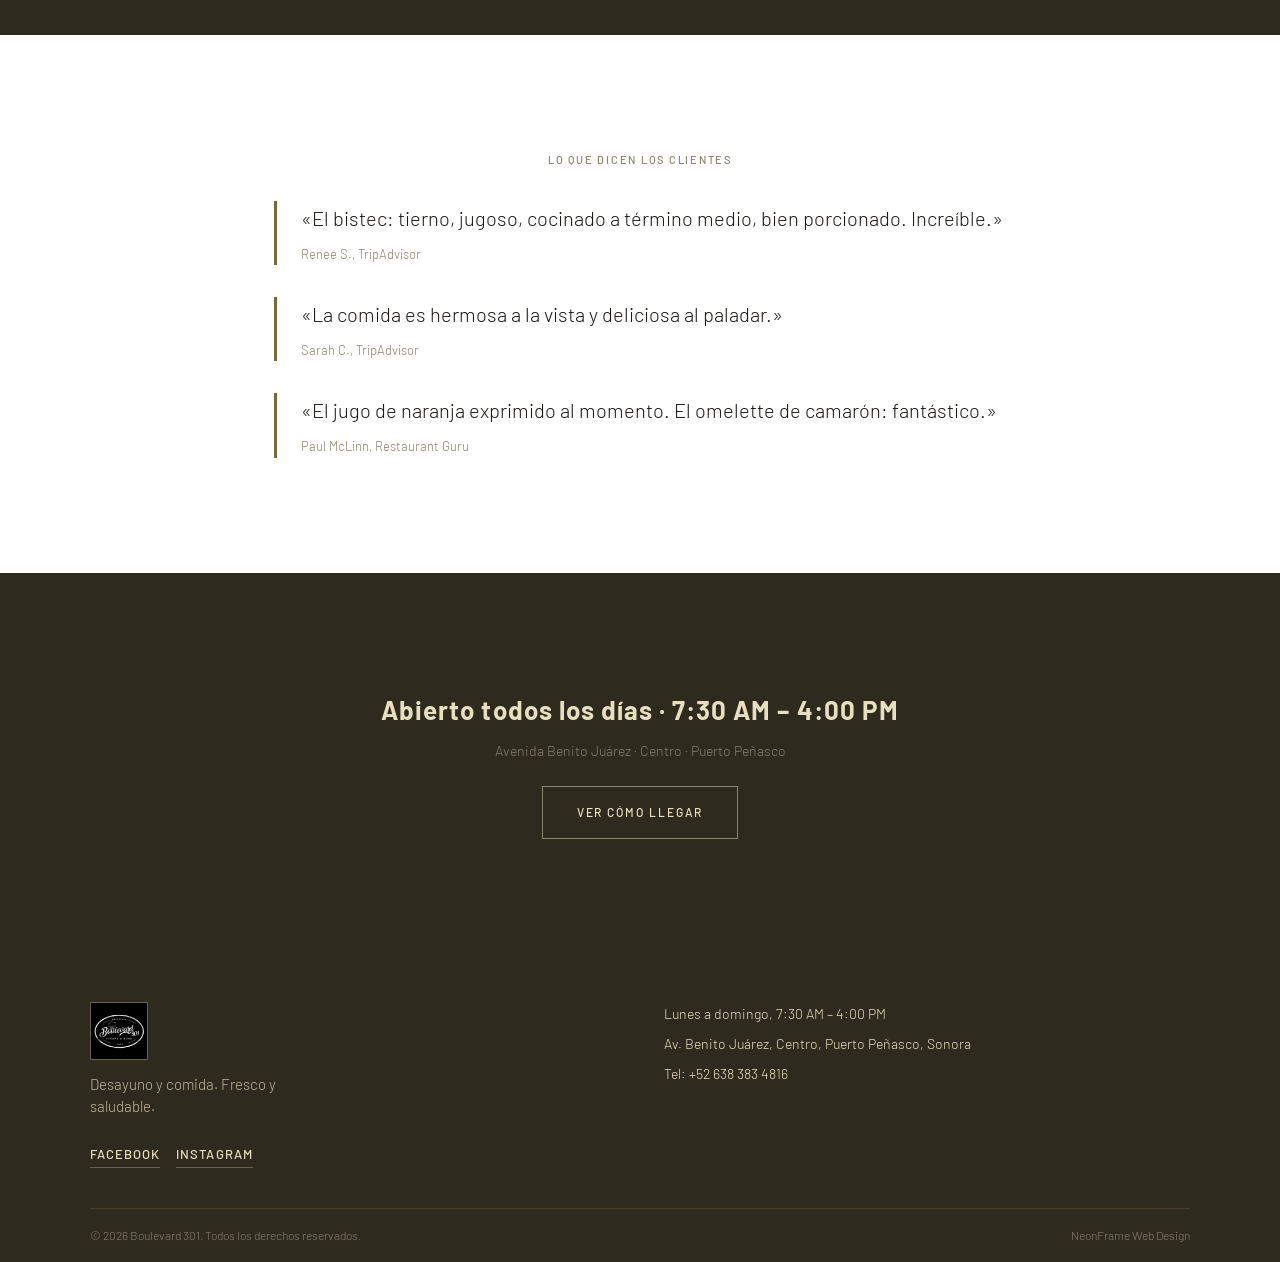
==== commit 2d0a1981: "Restructure nav to flex layout; zoom out hero mural 20% on desktop All 5 pages: replace split 3-colu" ====
--- a/about.html
+++ b/about.html
@@ -44,29 +44,24 @@
 
 <!-- NAV -->
 <nav class="site-nav" role="navigation" aria-label="Navegación principal">
-  <ul class="nav-links nav-links-left">
-    <li><a href="index.html"><svg class="nav-ico" viewBox="0 0 24 24" fill="none" stroke="currentColor" stroke-width="1.6" stroke-linecap="round" stroke-linejoin="round" aria-hidden="true"><path d="M3 10.5 12 4l9 6.5"/><path d="M5.5 9.5V20h13V9.5"/></svg><span class="nav-label" data-es="Inicio" data-en="Home">Inicio</span></a></li>
-    <li><a href="menu.html"><svg class="nav-ico" viewBox="0 0 24 24" fill="none" stroke="currentColor" stroke-width="1.6" stroke-linecap="round" stroke-linejoin="round" aria-hidden="true"><path d="M7 3v18"/><path d="M5 3v4a2 2 0 0 0 4 0V3"/><path d="M16.5 3C15 4.5 15 9 16.5 10.5V21"/></svg><span class="nav-label" data-es="Menú" data-en="Menu">Menú</span></a></li>
-  </ul>
-
   <a href="index.html" class="nav-logo" aria-label="Boulevard 301, Inicio">
     <img src="assets/logo.jpg" alt="Boulevard 301">
   </a>
 
-  <div class="nav-col-right">
-    <ul class="nav-links nav-links-right">
-      <li><a href="about.html" class="active"><svg class="nav-ico" viewBox="0 0 24 24" fill="none" stroke="currentColor" stroke-width="1.6" stroke-linecap="round" stroke-linejoin="round" aria-hidden="true"><circle cx="12" cy="8" r="3.2"/><path d="M5.5 20a6.5 6.5 0 0 1 13 0"/></svg><span class="nav-label" data-es="Nosotros" data-en="About">Nosotros</span></a></li>
-      <li><a href="gallery.html"><svg class="nav-ico" viewBox="0 0 24 24" fill="none" stroke="currentColor" stroke-width="1.6" stroke-linecap="round" stroke-linejoin="round" aria-hidden="true"><rect x="3.5" y="5" width="17" height="14"/><circle cx="9" cy="10" r="1.5"/><path d="M20.5 16 15 11l-9 8"/></svg><span class="nav-label" data-es="Galería" data-en="Gallery">Galería</span></a></li>
-      <li><a href="visit.html"><svg class="nav-ico" viewBox="0 0 24 24" fill="none" stroke="currentColor" stroke-width="1.6" stroke-linecap="round" stroke-linejoin="round" aria-hidden="true"><path d="M12 21s6.5-5.8 6.5-10.5A6.5 6.5 0 0 0 5.5 10.5C5.5 15.2 12 21 12 21Z"/><circle cx="12" cy="10" r="2.3"/></svg><span class="nav-label" data-es="Visítanos" data-en="Visit">Visítanos</span></a></li>
-    </ul>
-
-    <div class="nav-right">
-      <div class="lang-toggle lang-flags" role="group" aria-label="Idioma / Language">
-        <button class="lang-btn active" data-lang="es"><svg class="flag-ico" viewBox="0 0 3 2" aria-hidden="true"><rect width="1" height="2" fill="#006847"/><rect x="1" width="1" height="2" fill="#fff"/><rect x="2" width="1" height="2" fill="#ce1126"/></svg><span>ES</span></button>
-        <button class="lang-btn" data-lang="en"><svg class="flag-ico" viewBox="0 0 3 2" aria-hidden="true"><rect width="3" height="2" fill="#fff"/><rect width="3" height="0.286" fill="#b22234"/><rect width="3" height="0.286" y="0.572" fill="#b22234"/><rect width="3" height="0.286" y="1.144" fill="#b22234"/><rect width="3" height="0.286" y="1.716" fill="#b22234"/><rect width="1.2" height="1.144" fill="#3c3b6e"/></svg><span>EN</span></button>
-      </div>
-      <a href="tel:+526383834816" class="btn-reserve" data-es="Reservar" data-en="Book a Table">Reservar</a>
-    </div>
+  <ul class="nav-links">
+    <li><a href="index.html"><svg class="nav-ico" viewBox="0 0 24 24" fill="none" stroke="currentColor" stroke-width="1.6" stroke-linecap="round" stroke-linejoin="round" aria-hidden="true"><path d="M3 10.5 12 4l9 6.5"/><path d="M5.5 9.5V20h13V9.5"/></svg><span class="nav-label" data-es="Inicio" data-en="Home">Inicio</span></a></li>
+    <li><a href="menu.html"><svg class="nav-ico" viewBox="0 0 24 24" fill="none" stroke="currentColor" stroke-width="1.6" stroke-linecap="round" stroke-linejoin="round" aria-hidden="true"><path d="M7 3v18"/><path d="M5 3v4a2 2 0 0 0 4 0V3"/><path d="M16.5 3C15 4.5 15 9 16.5 10.5V21"/></svg><span class="nav-label" data-es="Menú" data-en="Menu">Menú</span></a></li>
+    <li><a href="about.html" class="active"><svg class="nav-ico" viewBox="0 0 24 24" fill="none" stroke="currentColor" stroke-width="1.6" stroke-linecap="round" stroke-linejoin="round" aria-hidden="true"><circle cx="12" cy="8" r="3.2"/><path d="M5.5 20a6.5 6.5 0 0 1 13 0"/></svg><span class="nav-label" data-es="Nosotros" data-en="About">Nosotros</span></a></li>
+    <li><a href="gallery.html"><svg class="nav-ico" viewBox="0 0 24 24" fill="none" stroke="currentColor" stroke-width="1.6" stroke-linecap="round" stroke-linejoin="round" aria-hidden="true"><rect x="3.5" y="5" width="17" height="14"/><circle cx="9" cy="10" r="1.5"/><path d="M20.5 16 15 11l-9 8"/></svg><span class="nav-label" data-es="Galería" data-en="Gallery">Galería</span></a></li>
+    <li><a href="visit.html"><svg class="nav-ico" viewBox="0 0 24 24" fill="none" stroke="currentColor" stroke-width="1.6" stroke-linecap="round" stroke-linejoin="round" aria-hidden="true"><path d="M12 21s6.5-5.8 6.5-10.5A6.5 6.5 0 0 0 5.5 10.5C5.5 15.2 12 21 12 21Z"/><circle cx="12" cy="10" r="2.3"/></svg><span class="nav-label" data-es="Visítanos" data-en="Visit">Visítanos</span></a></li>
+  </ul>
+
+  <div class="nav-right">
+    <div class="lang-toggle lang-flags" role="group" aria-label="Idioma / Language">
+      <button class="lang-btn active" data-lang="es"><svg class="flag-ico" viewBox="0 0 3 2" aria-hidden="true"><rect width="1" height="2" fill="#006847"/><rect x="1" width="1" height="2" fill="#fff"/><rect x="2" width="1" height="2" fill="#ce1126"/></svg><span>ES</span></button>
+      <button class="lang-btn" data-lang="en"><svg class="flag-ico" viewBox="0 0 3 2" aria-hidden="true"><rect width="3" height="2" fill="#fff"/><rect width="3" height="0.286" fill="#b22234"/><rect width="3" height="0.286" y="0.572" fill="#b22234"/><rect width="3" height="0.286" y="1.144" fill="#b22234"/><rect width="3" height="0.286" y="1.716" fill="#b22234"/><rect width="1.2" height="1.144" fill="#3c3b6e"/></svg><span>EN</span></button>
+    </div>
+    <a href="tel:+526383834816" class="btn-reserve" data-es="Reservar" data-en="Book a Table">Reservar</a>
   </div>
 
   <button class="nav-hamburger" aria-label="Abrir menú" aria-expanded="false">
--- a/css/style.css
+++ b/css/style.css
@@ -179,11 +179,7 @@
   height: var(--nav-h-desk);
   background: transparent;
   z-index: 500;
-  /* Quiriego layout: equal flanks (links) around a centered logo. The 1fr
-     columns are equal regardless of their content, so the logo is always
-     page-centered. */
-  display: grid;
-  grid-template-columns: minmax(0, 1fr) auto minmax(0, 1fr);
+  display: flex;
   align-items: center;
   column-gap: clamp(1rem, 3vw, 2.5rem);
   padding: 0 clamp(1rem, 4vw, 3rem);
@@ -211,10 +207,9 @@
 }
 .site-nav.scrolled::before { opacity: 0; }
 
-/* Centered brand mark, always visible (quiriego). */
+/* Brand mark sits at the left edge of the bar. */
 .nav-logo {
-  grid-column: 2;
-  justify-self: center;
+  flex-shrink: 0;
   display: flex;
   align-items: center;
 }
@@ -226,7 +221,7 @@
   border: 1px solid rgba(232,223,192,0.45);
 }
 
-/* Split link lists flank the centered logo. */
+/* All five page links in a single centered group. */
 .nav-links {
   display: flex;
   align-items: center;
@@ -234,17 +229,8 @@
   list-style: none;
   margin: 0;
   padding: 0;
-}
-.nav-links-left  { grid-column: 1; justify-content: flex-end; }
-/* The right cell holds the right links plus the lang + reserve cluster, with
-   the cluster pushed to the far corner (quiriego flag-in-corner idiom). */
-.nav-col-right {
-  grid-column: 3;
-  display: flex;
-  align-items: center;
-  justify-content: space-between;
-  gap: clamp(1rem, 3vw, 2.5rem);
-  min-width: 0;
+  flex: 1;
+  justify-content: center;
 }
 
 .nav-links a {
@@ -260,6 +246,7 @@
   color: rgba(232,223,192,0.85);
   padding-bottom: 5px;
   white-space: nowrap;
+  text-shadow: 0 1px 4px rgba(0,0,0,0.65);
   transition: color 0.25s ease;
 }
 
@@ -501,8 +488,7 @@
     column-gap: 1rem;
   }
   .nav-links,
-  .nav-col-right { display: none; }
-  .nav-logo { justify-self: auto; }
+  .nav-right { display: none; }
   .nav-hamburger { display: flex; }
 }
 
@@ -865,6 +851,13 @@
   justify-content: stretch;
   background: #14100A;
 }
+/* Desktop: the media layer is the full-bleed background. */
+.hero-mural-media {
+  position: absolute;
+  inset: 0;
+  z-index: 0;
+}
+.hero-wm { display: none; }       /* cursive wordmark is phones-only */
 .hero-mural-img,
 .hero-mural-canvas {
   position: absolute;
@@ -879,6 +872,8 @@
   height: 100%;
   object-fit: cover;
   display: block;
+  transform: scale(0.80);
+  transform-origin: center center;
 }
 /* The canvas fades in over the identical static photo once WebGL is ready, so
    there is no visible swap. If WebGL is missing or motion is reduced, it never
@@ -913,6 +908,76 @@
 }
 .hero-mural .hero-eyebrow { color: rgba(245,242,235,0.92); margin-bottom: 0.85rem; }
 .hero-mural .hero-tagline { color: rgba(245,242,235,0.7); margin: 0 0 1.7rem; padding-left: 0.4em; }
+
+/* Vertical labels tucked into the empty side margins (desktop). writing-mode
+   makes them read up the left spine and down the right spine. */
+.hero-side {
+  position: absolute;
+  top: 50%;
+  z-index: 3;
+  writing-mode: vertical-rl;
+  white-space: nowrap;
+  font-family: var(--font-main);
+  font-size: clamp(9px, 0.78vw, 12px);
+  font-weight: 500;
+  letter-spacing: 0.34em;
+  text-transform: uppercase;
+  color: rgba(245, 242, 235, 0.78);
+  text-shadow: 0 0 10px rgba(0,0,0,0.55), 0 1px 3px rgba(0,0,0,0.8);
+  pointer-events: none;
+}
+.hero-side-left  { left:  clamp(0.4rem, 1vw, 1rem); transform: translateY(-50%) rotate(180deg); }
+.hero-side-right { right: clamp(0.4rem, 1vw, 1rem); transform: translateY(-50%); }
+
+/* On phones (narrower than the photo) the full-bleed background fights the wide
+   sign, so we stack: the whole mural as a top card (uncropped), then a content
+   block on the brand olive with the cursive wordmark. */
+@media (max-aspect-ratio: 4 / 3) {
+  .hero-side { display: none; }
+  .hero-mural {
+    height: auto;
+    min-height: 100svh;
+    flex-direction: column;
+    align-items: stretch;
+    justify-content: flex-start;
+    background: var(--olive);
+    padding-top: var(--nav-h-mob);     /* mural card sits below the nav */
+  }
+  .hero-mural-media {
+    position: relative;
+    inset: auto;
+    width: 100%;
+    aspect-ratio: 1448 / 1086;          /* the whole mural, no crop */
+    flex: 0 0 auto;
+  }
+  .hero-mural-img img { object-fit: cover; transform: none; }
+  /* fade the card's bottom into the olive content block */
+  .hero-mural-scrim {
+    background: linear-gradient(to bottom, transparent 66%, rgba(46,42,30,0.9));
+  }
+  .hero-mural .hero-content {
+    position: relative;
+    z-index: 2;
+    flex: 1 1 auto;
+    align-items: flex-start;
+    text-align: left;
+    justify-content: center;
+    padding: clamp(1.6rem, 7vw, 2.8rem) clamp(1.4rem, 6vw, 2rem) clamp(2.4rem, 9vw, 3.5rem);
+    animation: none;
+  }
+  .hero-wm {
+    display: flex;
+    align-items: flex-end;
+    gap: 0.06em;
+    line-height: 0.85;
+    margin-bottom: 1rem;
+  }
+  .hero-wm .wm-script { font-size: clamp(46px, 16vw, 92px); }
+  .hero-wm .wm-num    { font-size: clamp(20px, 5.5vw, 42px); margin-bottom: 0.35em; }
+  .hero-mural .hero-eyebrow { margin-bottom: 0.55rem; }
+  .hero-mural .hero-tagline { margin-bottom: 1.4rem; }
+  .hero-mural .hero-cta-row { justify-content: flex-start; }
+}
 
 /* ─── Decorative corner frame (Rahmen) — retired for the quiriego look ─── */
 .rahmen { display: none !important; }
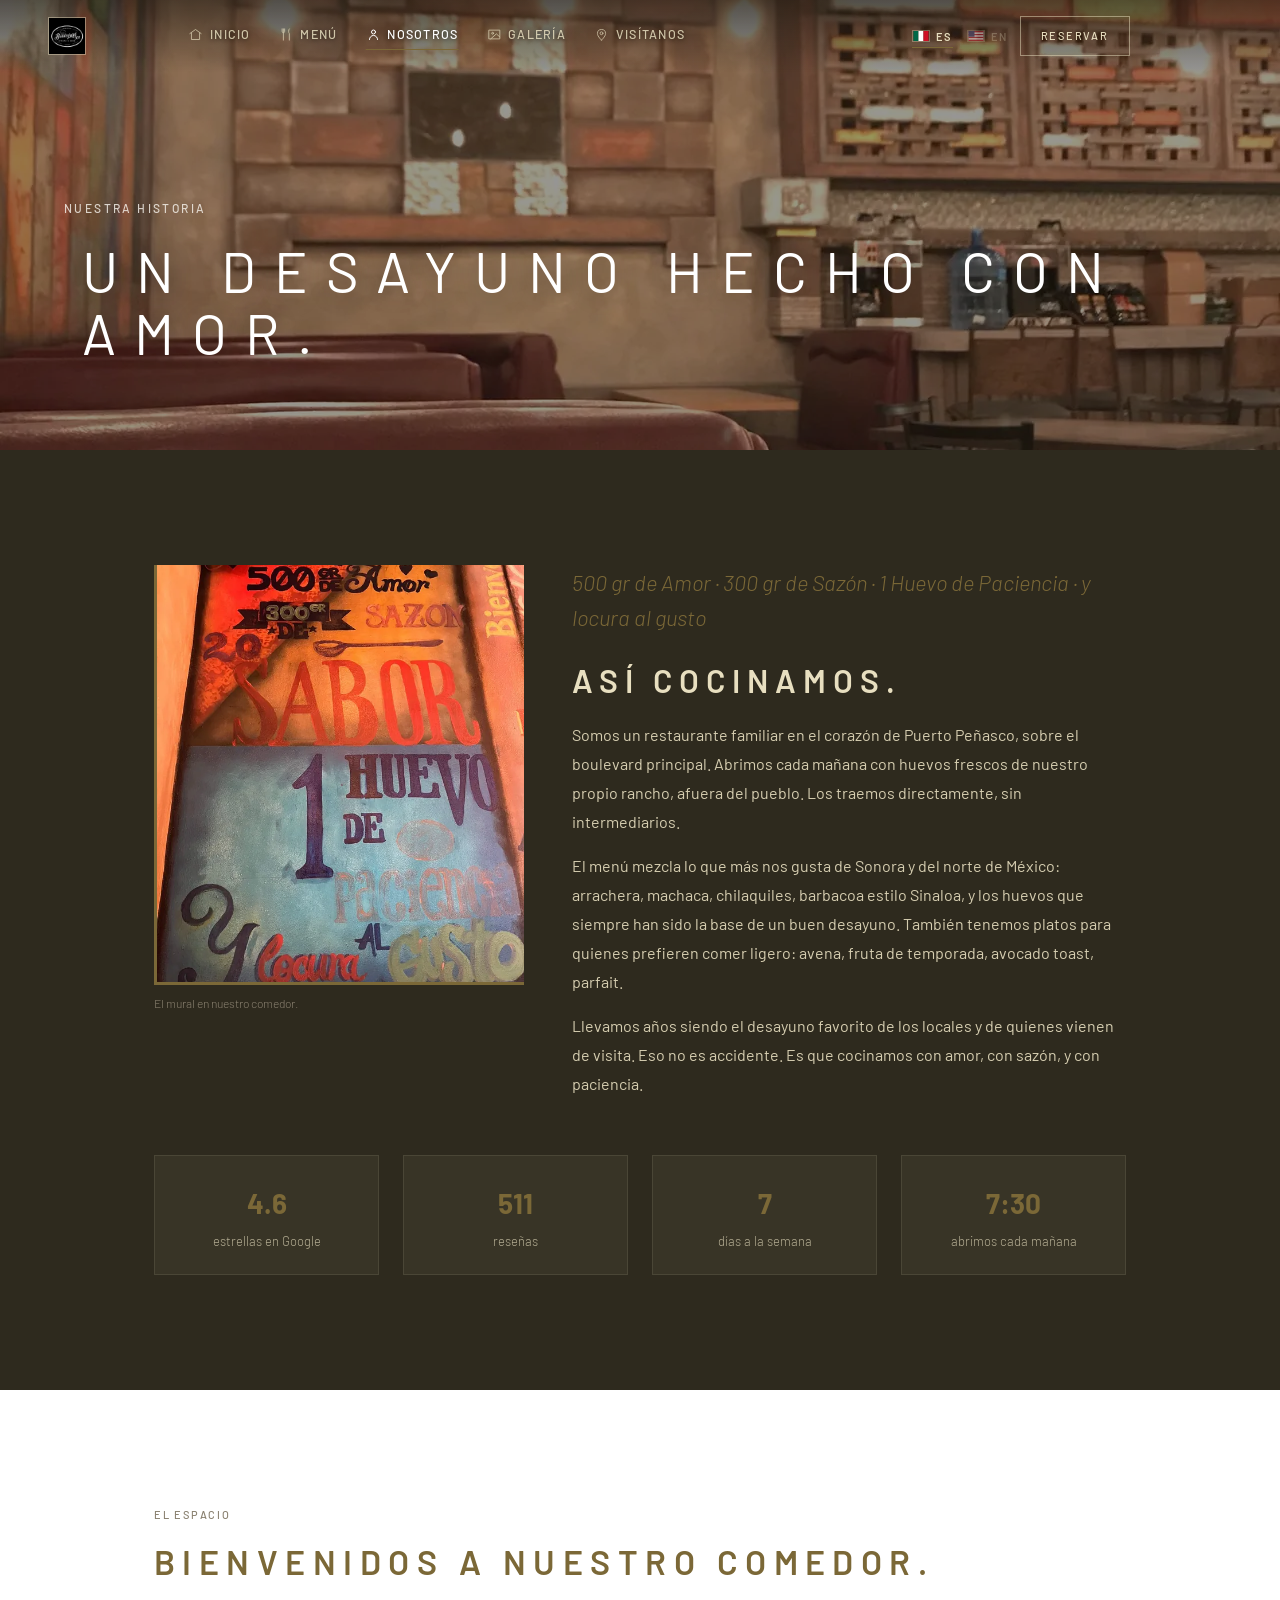
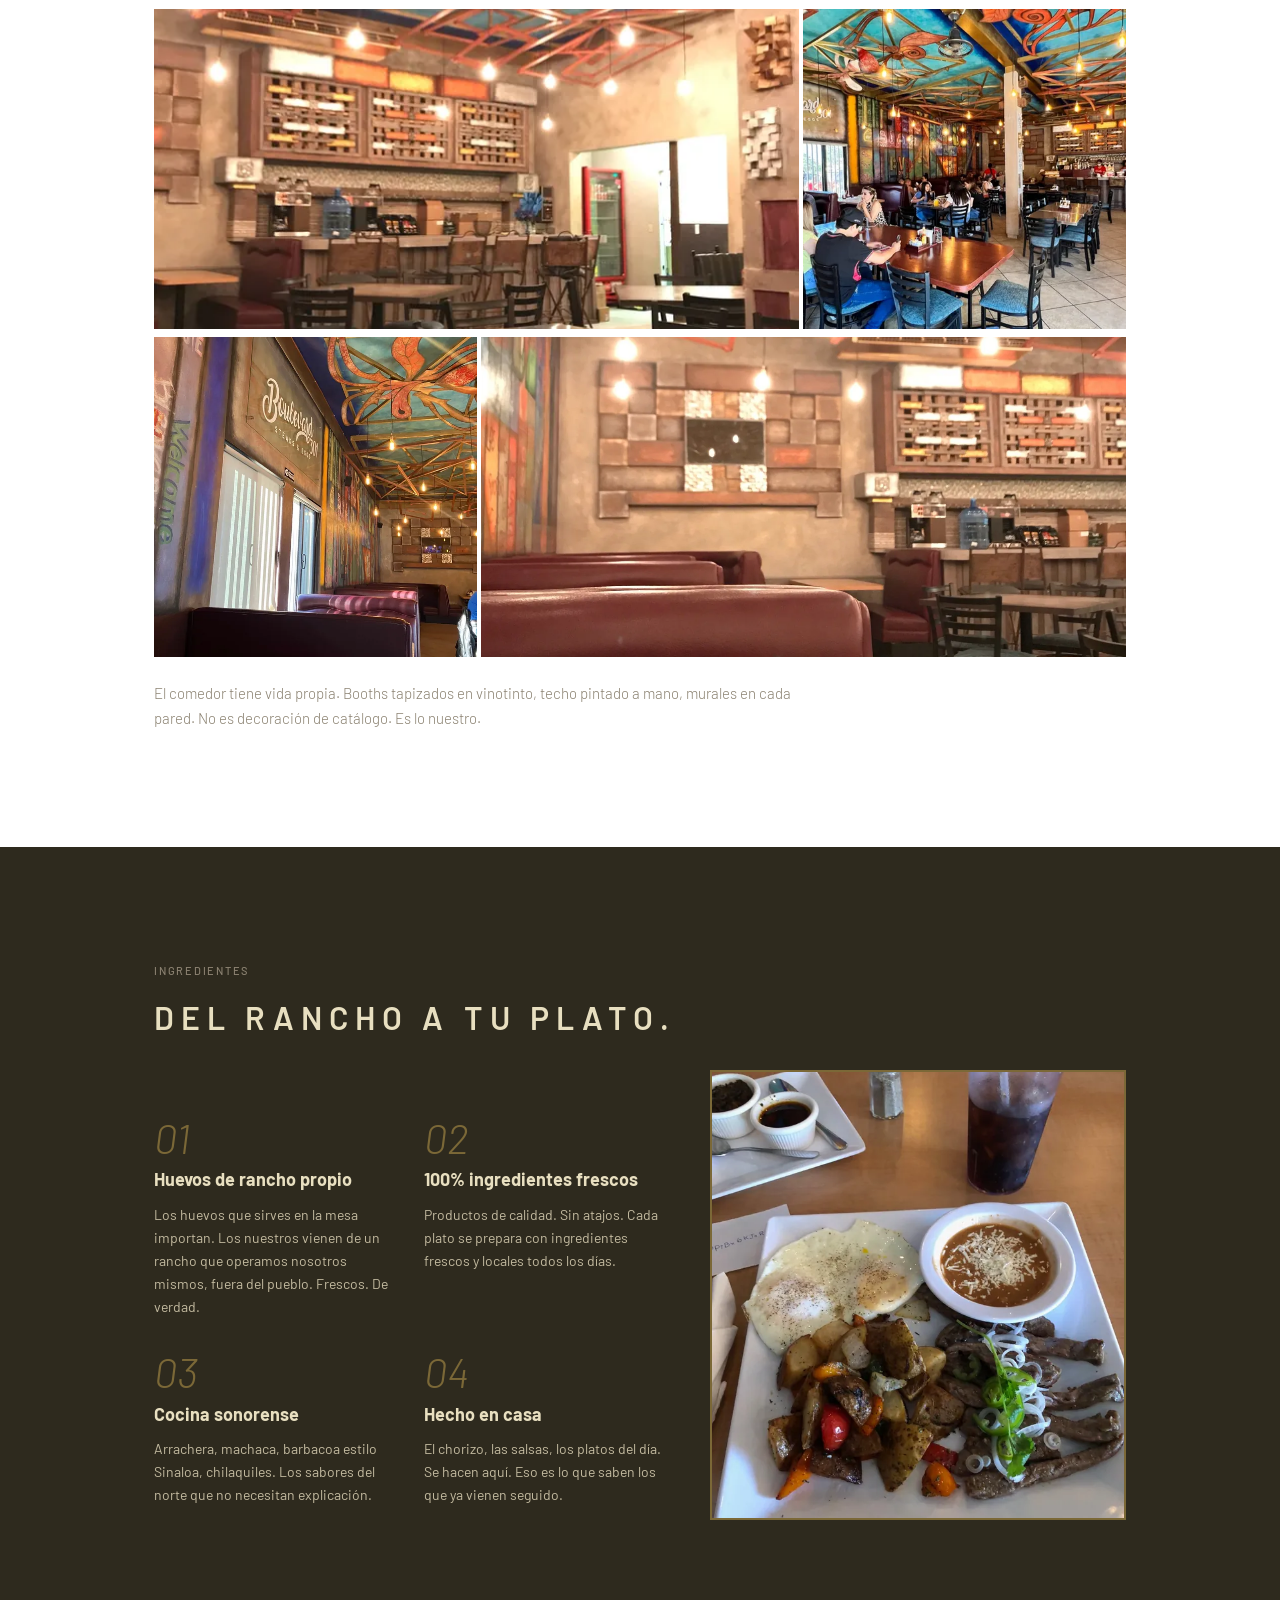
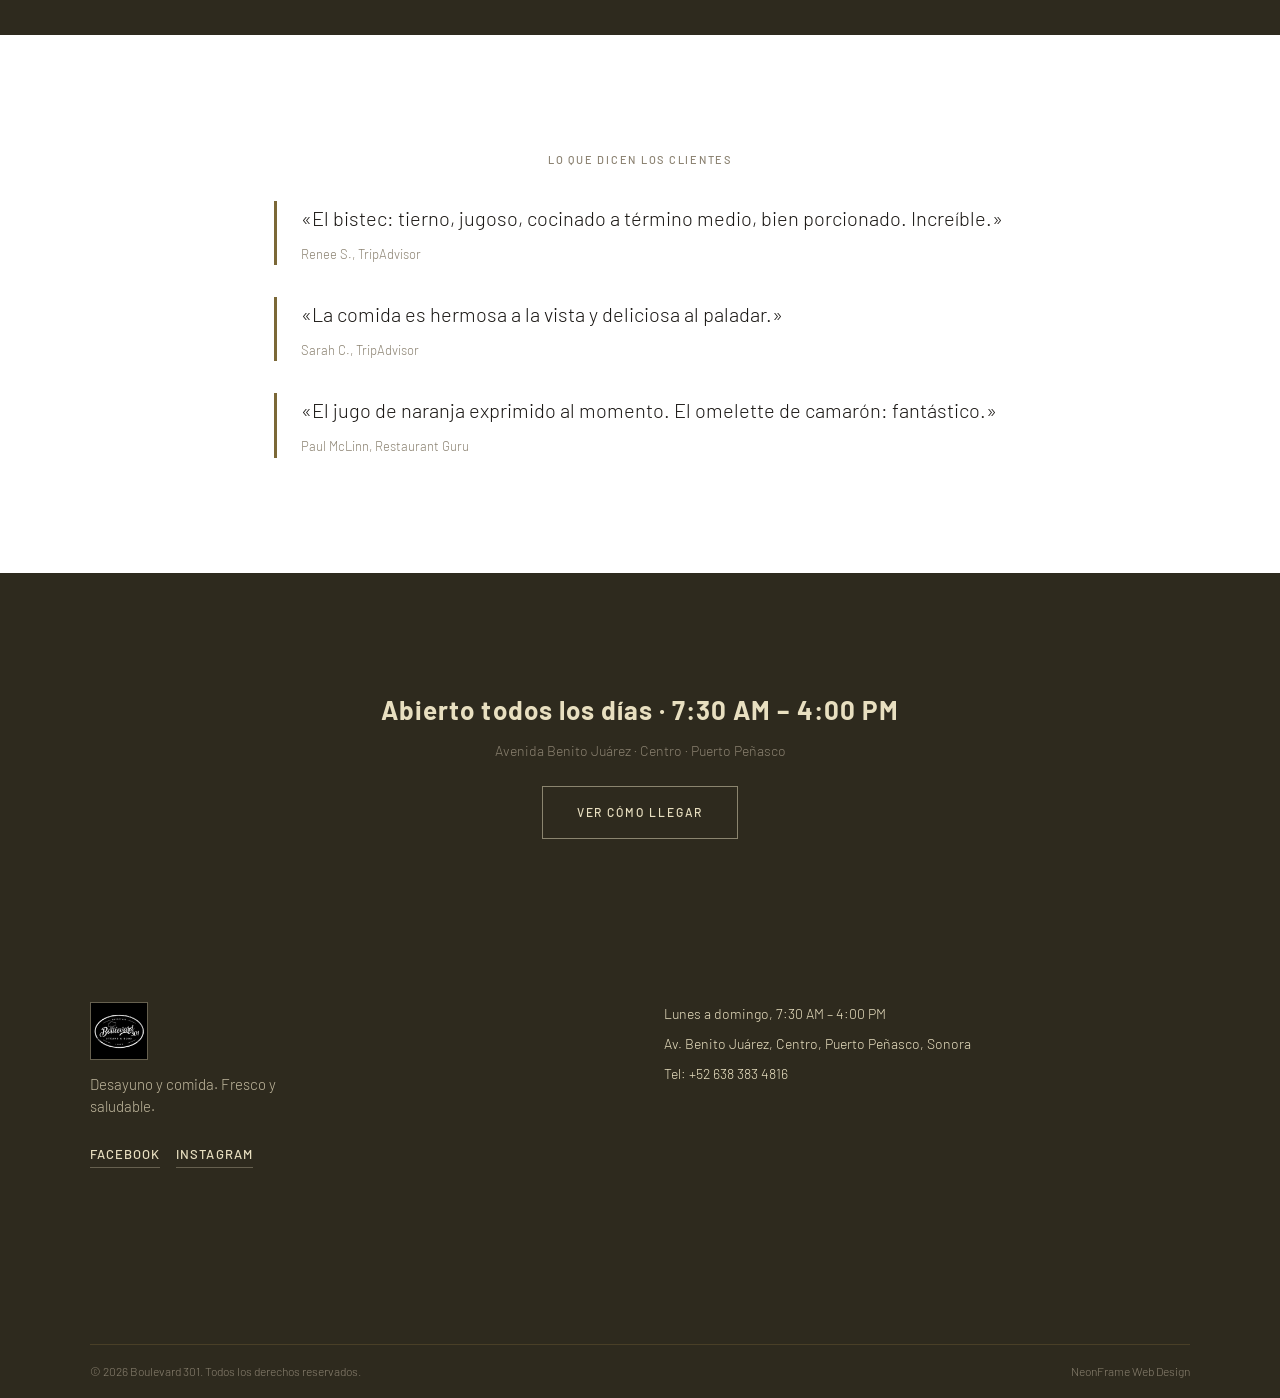
==== commit 0ae37925: "Add Google Maps embed to footer on gallery, about, visit pages Co-Authored-By: Claude Sonnet 4.6 <no" ====
--- a/about.html
+++ b/about.html
@@ -304,6 +304,15 @@
       <span data-es="Lunes a domingo, 7:30 AM – 4:00 PM" data-en="Monday – Sunday, 7:30 AM – 4:00 PM">Lunes a domingo, 7:30 AM – 4:00 PM</span>
       <span>Av. Benito Juárez, Centro, Puerto Peñasco, Sonora</span>
       <a href="tel:+526383834816">Tel: +52 638 383 4816</a>
+      <iframe
+        class="footer-inline-map"
+        src="https://maps.google.com/maps?q=Boulevard+301+Steaks+%26+Eggs+Puerto+Pe%C3%B1asco+Sonora+Mexico&output=embed"
+        title="Mapa de Boulevard 301"
+        allowfullscreen=""
+        loading="lazy"
+        referrerpolicy="no-referrer-when-downgrade"
+        aria-label="Mapa de Boulevard 301 en Puerto Peñasco"
+      ></iframe>
     </div>
   </div>
   <div class="footer-bar">
--- a/css/style.css
+++ b/css/style.css
@@ -221,7 +221,7 @@
   border: 1px solid rgba(232,223,192,0.45);
 }
 
-/* All five page links in a single centered group. */
+/* All five page links; shifted right of logo into the lighter mural area. */
 .nav-links {
   display: flex;
   align-items: center;
@@ -229,8 +229,7 @@
   list-style: none;
   margin: 0;
   padding: 0;
-  flex: 1;
-  justify-content: center;
+  margin-left: clamp(1.5rem, 5vw, 8rem);
 }
 
 .nav-links a {
@@ -284,6 +283,8 @@
   display: flex;
   align-items: center;
   gap: 0.75rem;
+  margin-left: auto;
+  margin-right: clamp(2rem, 8vw, 12rem);
 }
 
 .lang-toggle {
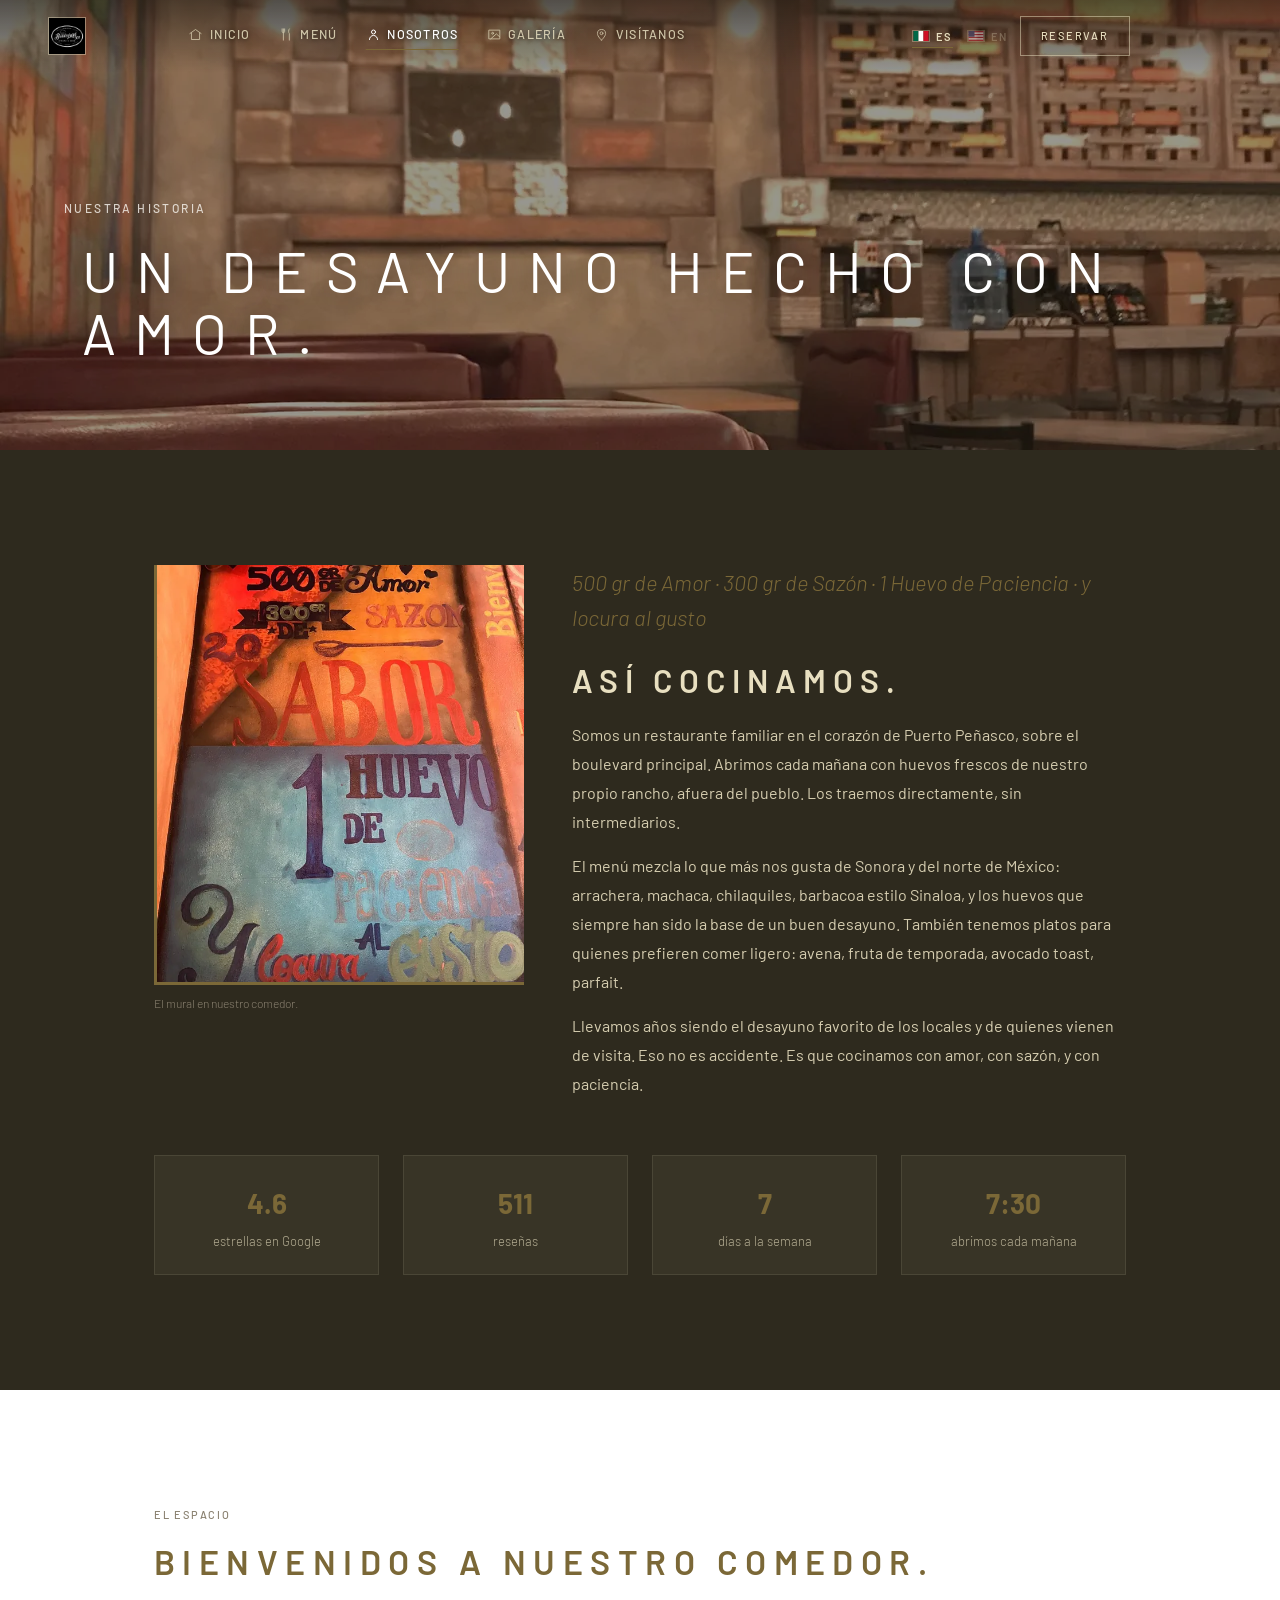
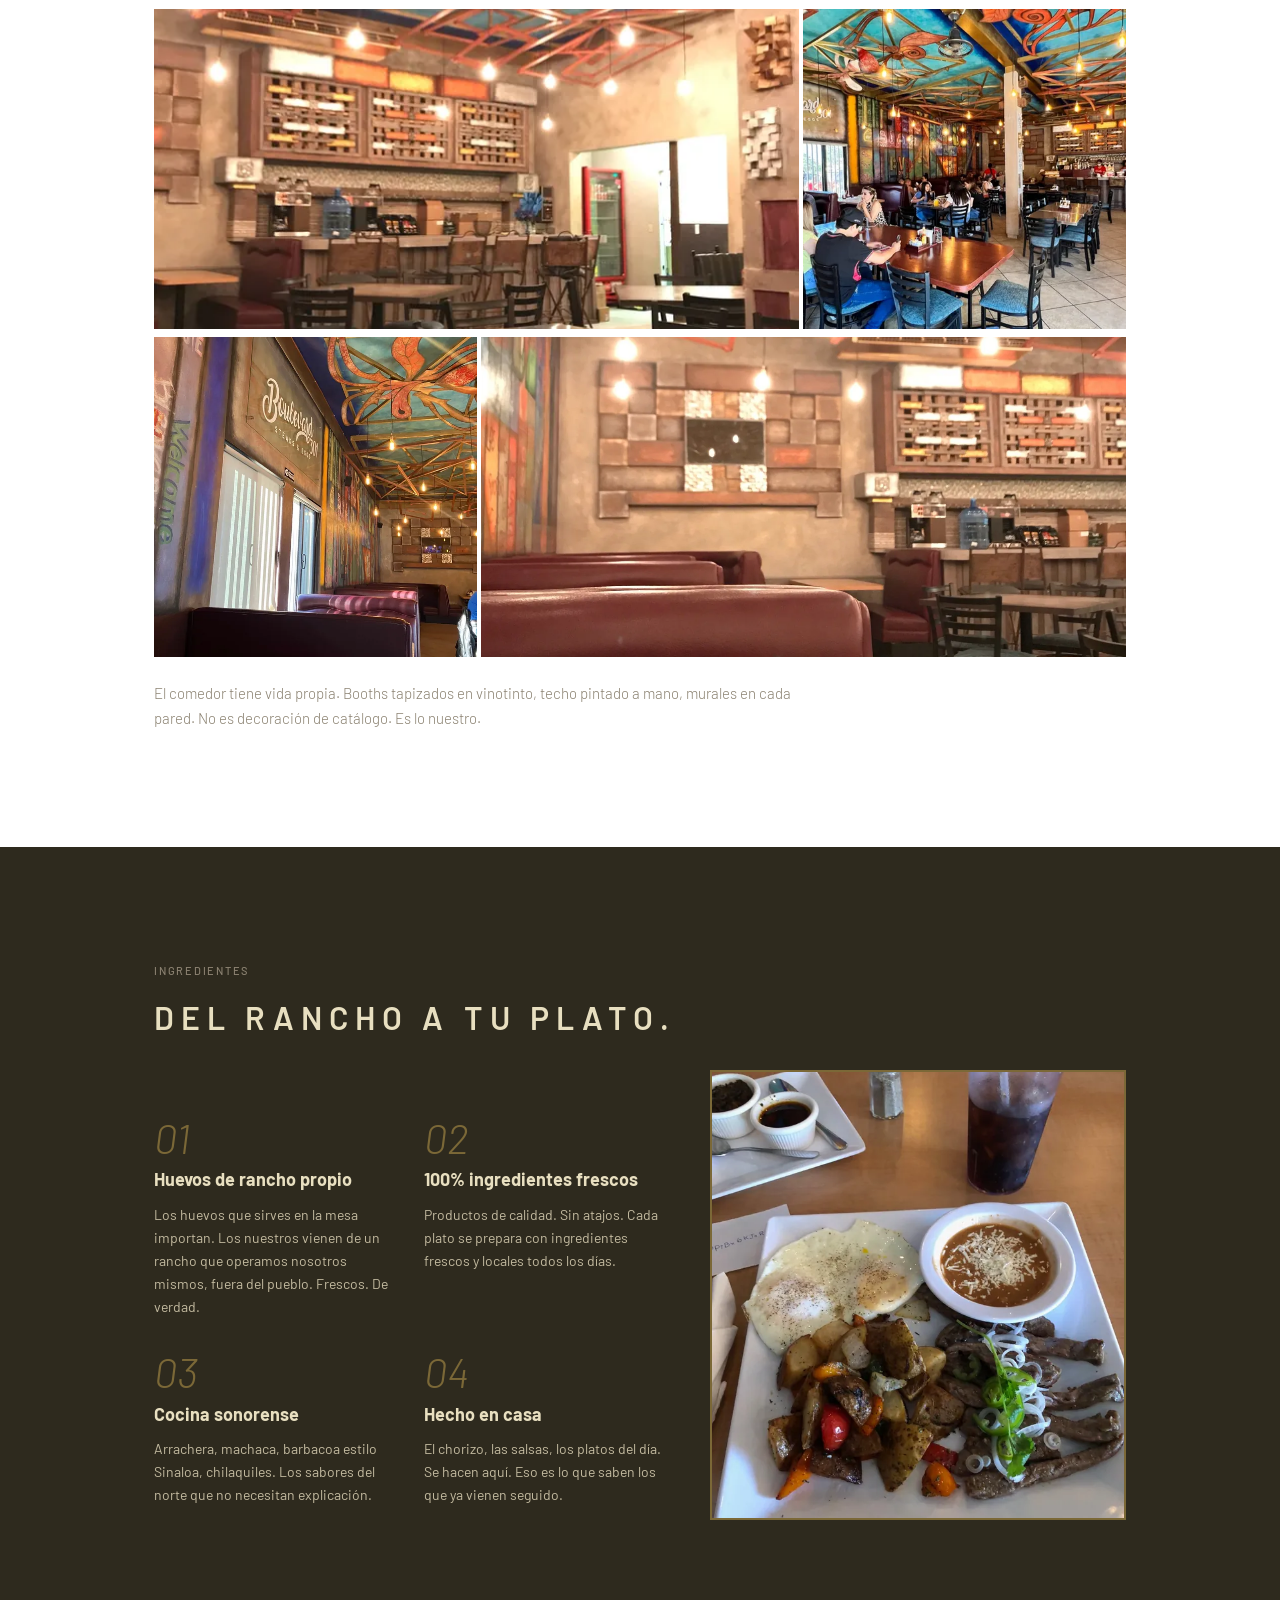
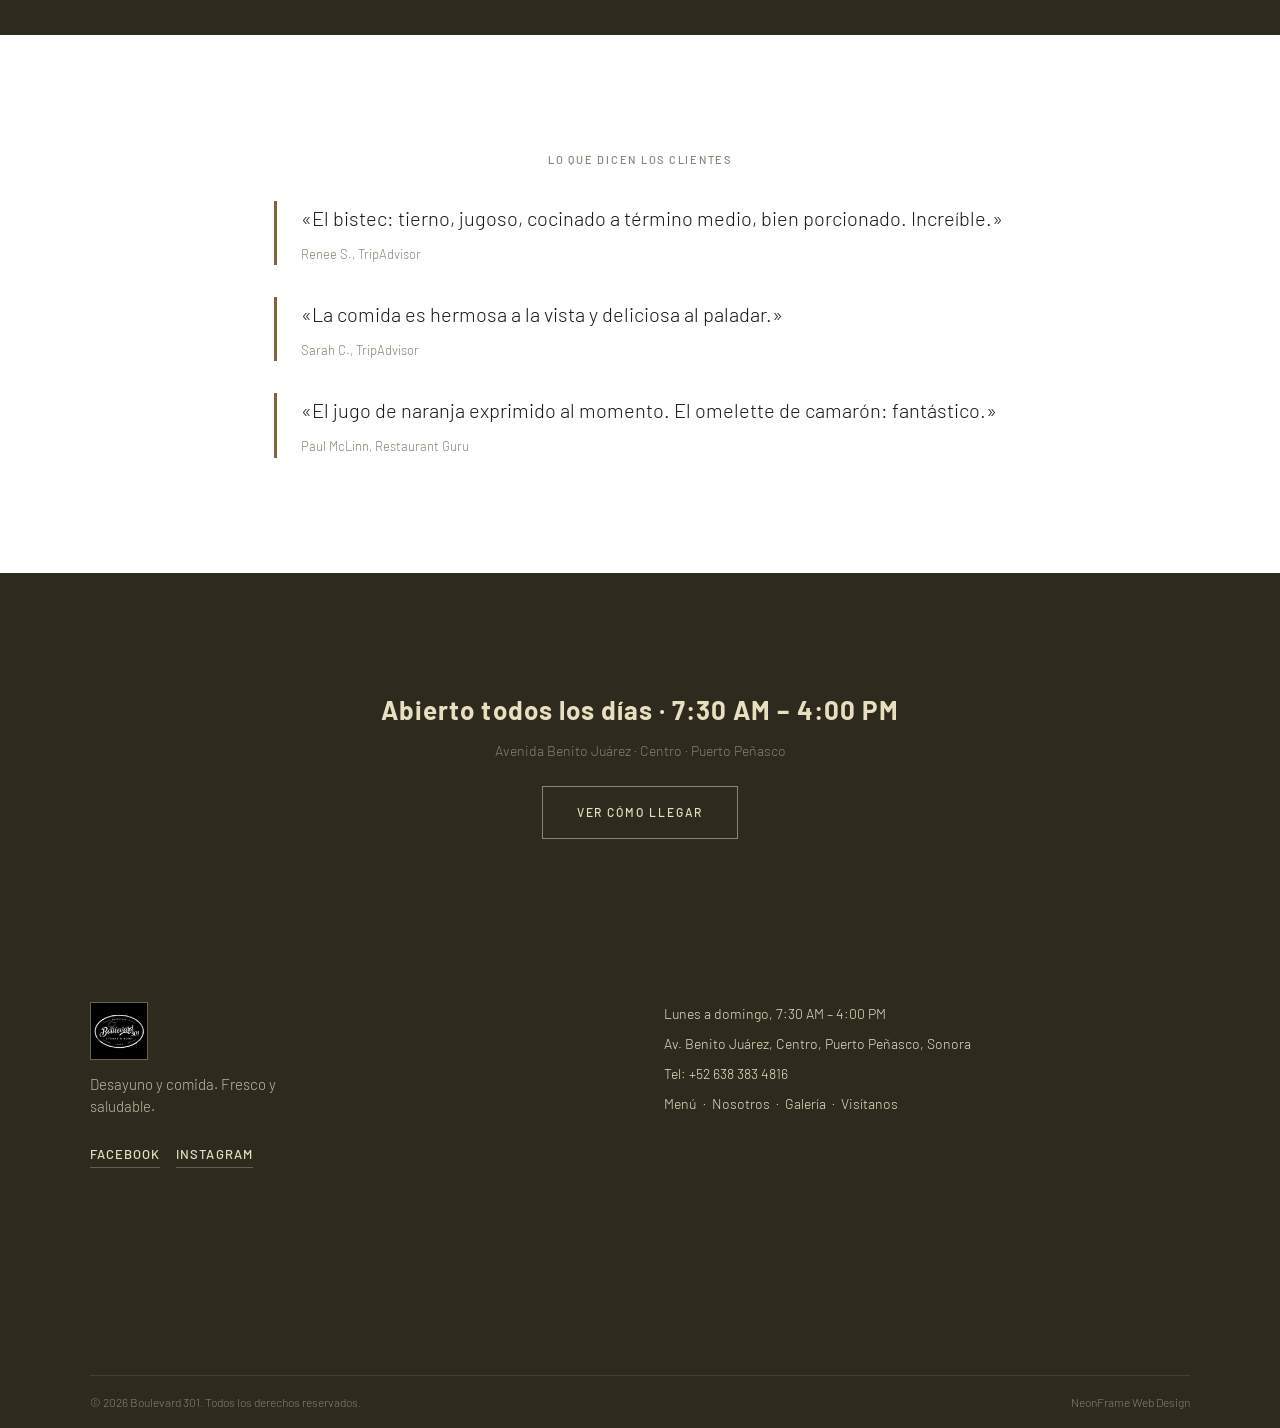
==== commit 37838cac: "Unify footer across all pages: add nav links + map to menu/gallery/about/visit All four pages now ma" ====
--- a/about.html
+++ b/about.html
@@ -304,6 +304,12 @@
       <span data-es="Lunes a domingo, 7:30 AM – 4:00 PM" data-en="Monday – Sunday, 7:30 AM – 4:00 PM">Lunes a domingo, 7:30 AM – 4:00 PM</span>
       <span>Av. Benito Juárez, Centro, Puerto Peñasco, Sonora</span>
       <a href="tel:+526383834816">Tel: +52 638 383 4816</a>
+      <nav aria-label="Páginas">
+        <a href="menu.html" data-es="Menú" data-en="Menu">Menú</a> &nbsp;·&nbsp;
+        <a href="about.html" data-es="Nosotros" data-en="About">Nosotros</a> &nbsp;·&nbsp;
+        <a href="gallery.html" data-es="Galería" data-en="Gallery">Galería</a> &nbsp;·&nbsp;
+        <a href="visit.html" data-es="Visítanos" data-en="Visit">Visítanos</a>
+      </nav>
       <iframe
         class="footer-inline-map"
         src="https://maps.google.com/maps?q=Boulevard+301+Steaks+%26+Eggs+Puerto+Pe%C3%B1asco+Sonora+Mexico&output=embed"
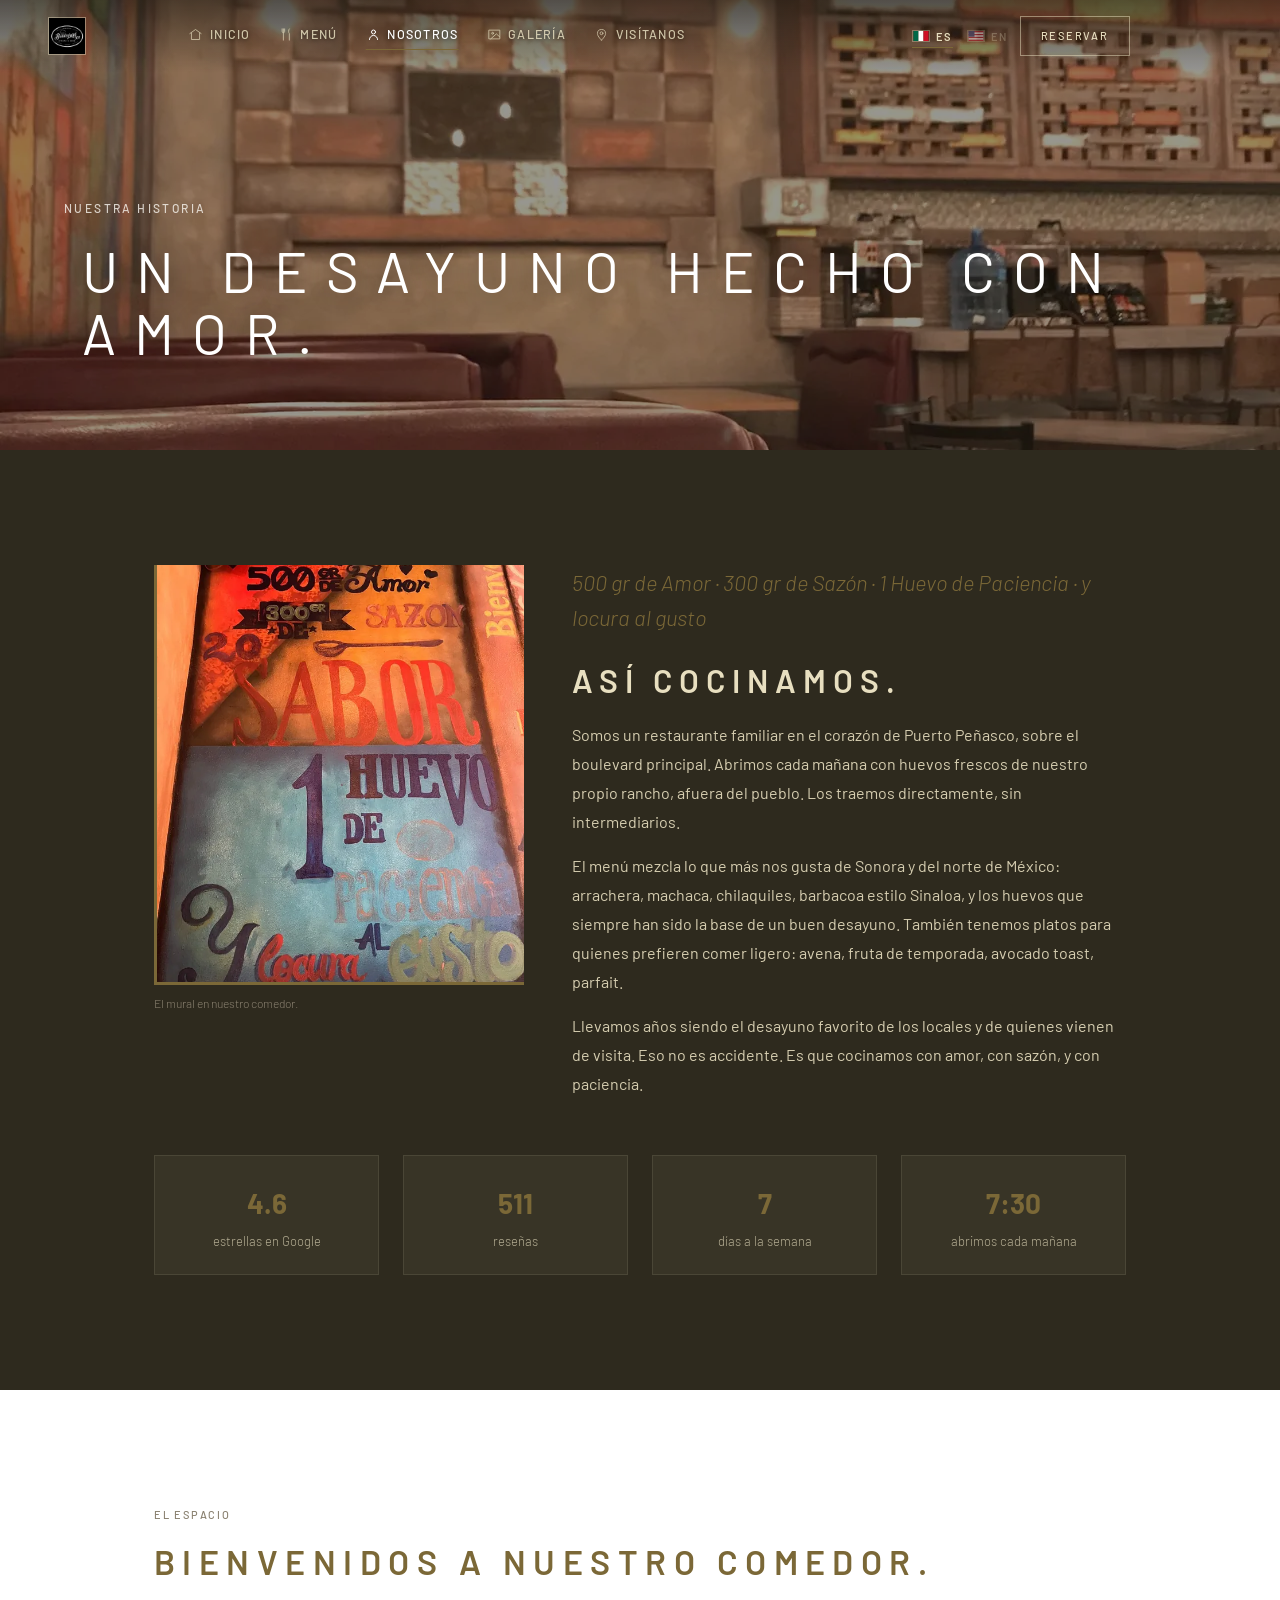
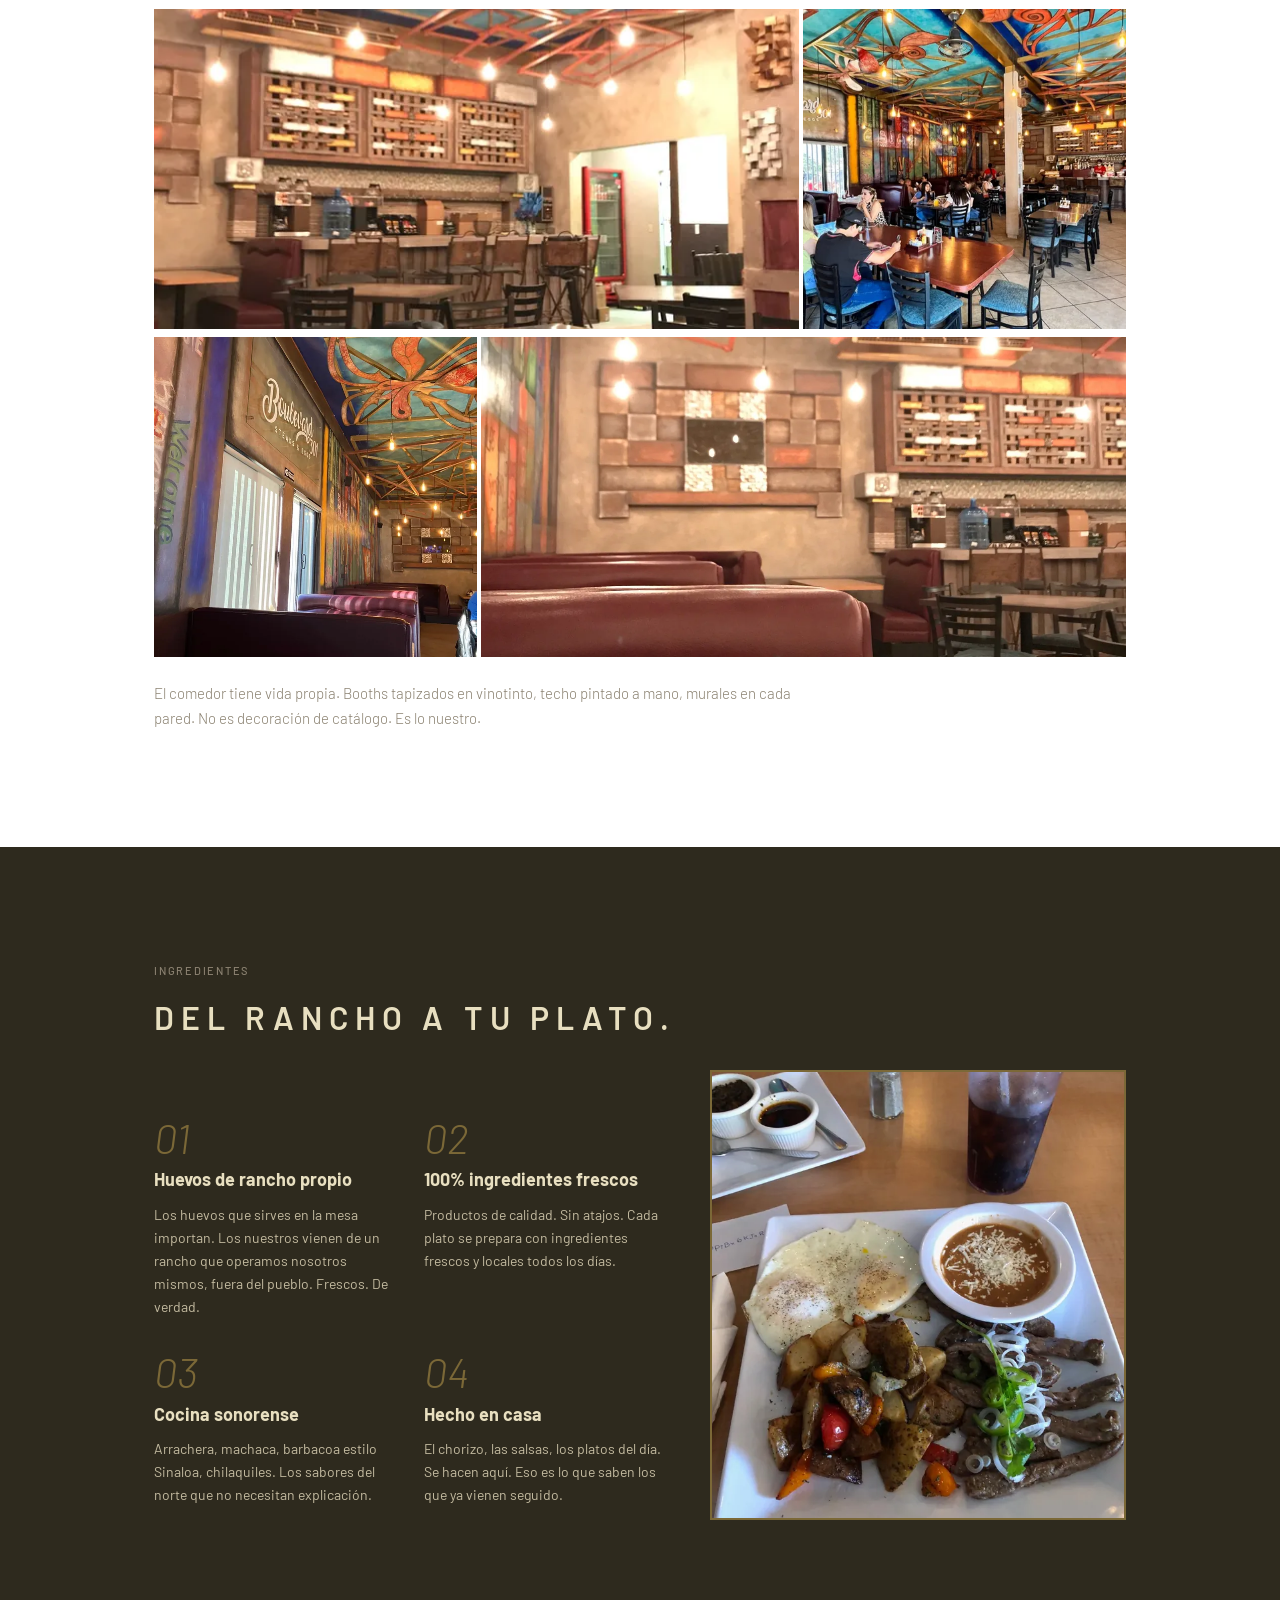
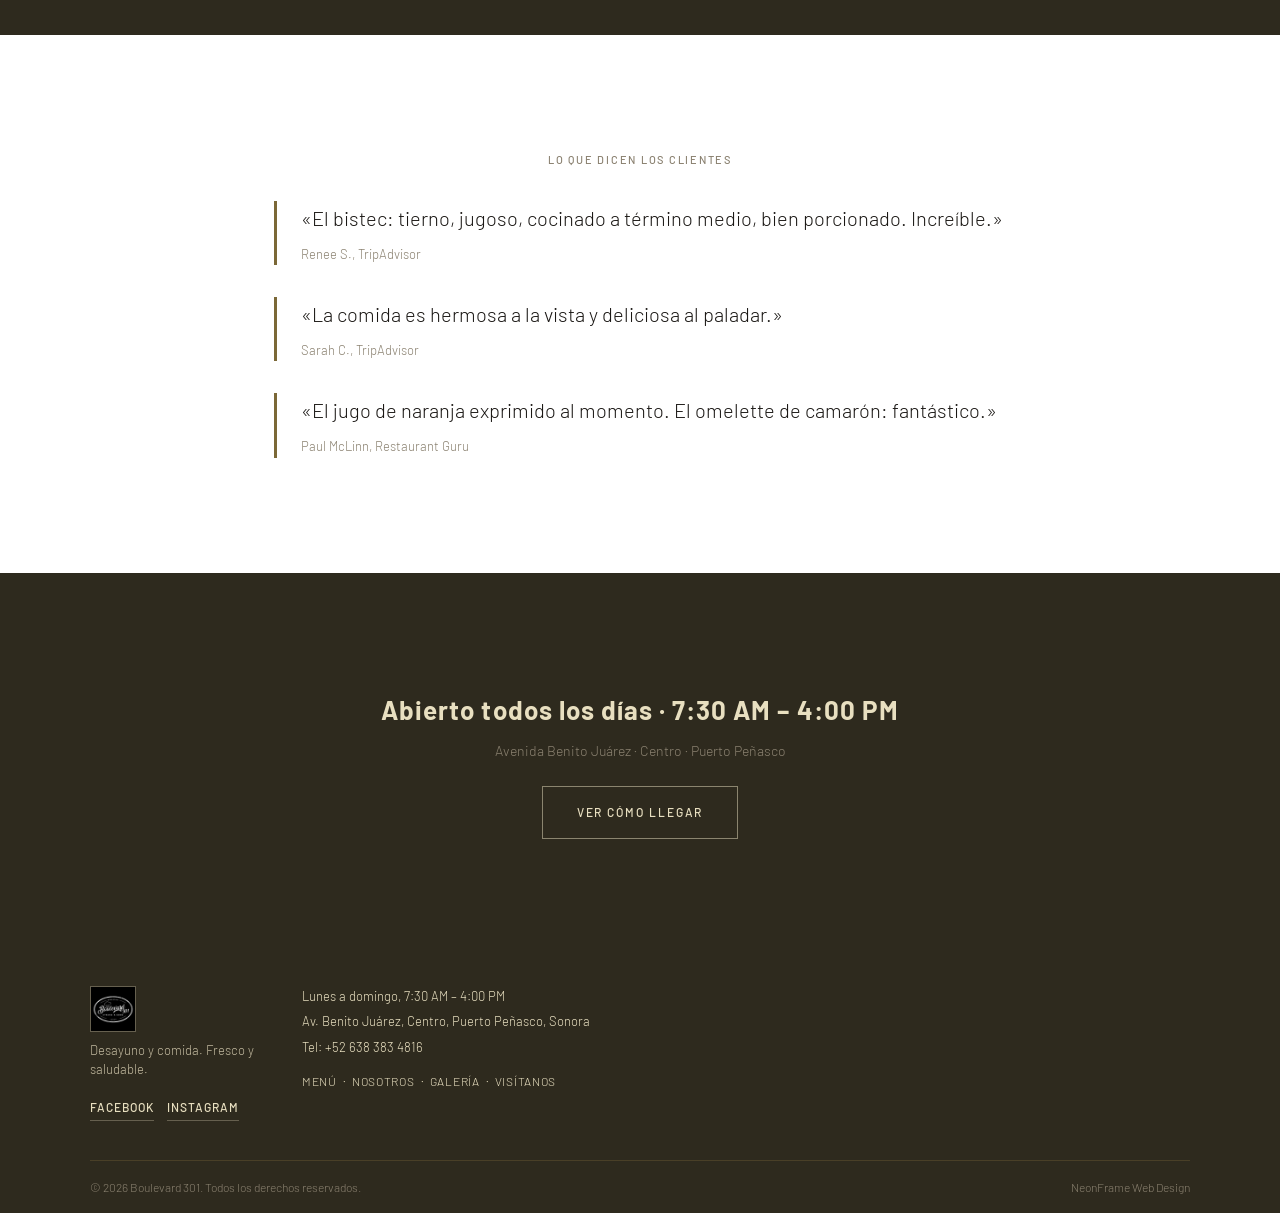
==== commit fa0f80a3: "Redesign footer: 3-column layout, map as its own column Layout: brand (180px) | info | map (1.6fr). " ====
--- a/about.html
+++ b/about.html
@@ -310,6 +310,8 @@
         <a href="gallery.html" data-es="Galería" data-en="Gallery">Galería</a> &nbsp;·&nbsp;
         <a href="visit.html" data-es="Visítanos" data-en="Visit">Visítanos</a>
       </nav>
+    </div>
+    <div class="footer-map">
       <iframe
         class="footer-inline-map"
         src="https://maps.google.com/maps?q=Boulevard+301+Steaks+%26+Eggs+Puerto+Pe%C3%B1asco+Sonora+Mexico&output=embed"
--- a/css/style.css
+++ b/css/style.css
@@ -499,29 +499,30 @@
 .site-footer {
   background: var(--olive);
   color: var(--cream);
-  padding: 3rem clamp(1.5rem, 5vw, 4rem) 0;
+  padding: 2rem clamp(1.5rem, 5vw, 4rem) 0;
   position: relative;
 }
 
 .footer-inner {
   display: grid;
-  grid-template-columns: 1fr 1fr;
-  gap: 3rem;
+  grid-template-columns: 180px 1fr 1.6fr;
+  gap: 2rem;
   max-width: 1100px;
   margin: 0 auto;
-  padding-bottom: 2.5rem;
+  padding-bottom: 1.5rem;
   position: relative;
   z-index: 2;
+  align-items: stretch;
 }
 
 .footer-brand {
   display: flex;
   flex-direction: column;
-  gap: 0.8rem;
+  gap: 0.55rem;
 }
 
 .footer-logo {
-  width: 58px; height: 58px;
+  width: 46px; height: 46px;
   border-radius: 0;
   object-fit: cover;
   border: 1px solid rgba(232,223,192,0.3);
@@ -531,32 +532,41 @@
   font-family: var(--font-main);
   font-style: normal;
   font-weight: 300;
-  font-size: 15px;
+  font-size: 13px;
   color: rgba(232,223,192,0.8);
-  max-width: 220px;
+  max-width: 180px;
   line-height: 1.5;
 }
 
 .footer-info {
   display: flex;
   flex-direction: column;
-  gap: 0.4rem;
-  font-size: 14px;
-  line-height: 1.7;
+  gap: 0.3rem;
+  font-size: 13px;
+  line-height: 1.6;
   color: var(--cream);
 }
 
 .footer-info a { color: var(--cream); transition: color 0.2s; }
 .footer-info a:hover { color: var(--golden); }
 
+.footer-info nav { margin-top: 0.5rem; }
+.footer-info nav a { font-size: 12px; letter-spacing: 0.06em; text-transform: uppercase; }
+
+.footer-map {
+  display: flex;
+  flex-direction: column;
+  min-height: 150px;
+}
+
 .footer-social {
   display: flex;
-  gap: 1rem;
-  margin-top: 0.8rem;
+  gap: 0.85rem;
+  margin-top: 0.55rem;
 }
 
 .footer-social a {
-  font-size: 13px;
+  font-size: 12px;
   font-weight: 500;
   letter-spacing: 0.08em;
   text-transform: uppercase;
@@ -2111,11 +2121,11 @@
 
 .footer-inline-map {
   width: 100%;
-  height: 200px;
+  flex: 1;
   border: none;
   display: block;
-  margin-top: 0.75rem;
   opacity: 0.9;
+  border-radius: 3px;
 }
 
 .map-note {
@@ -2312,7 +2322,8 @@
   .col-split-50-50,
   .col-split-55-45 { grid-template-columns: 1fr; }
 
-  .footer-inner { grid-template-columns: 1fr; gap: 2rem; }
+  .footer-inner { grid-template-columns: 1fr; gap: 1.5rem; }
+  .footer-map { min-height: 180px; }
 
   .scroll-section { padding: 2rem 1rem 1.25rem; }
   .scroll-card { width: calc(75vw); max-width: 320px; }
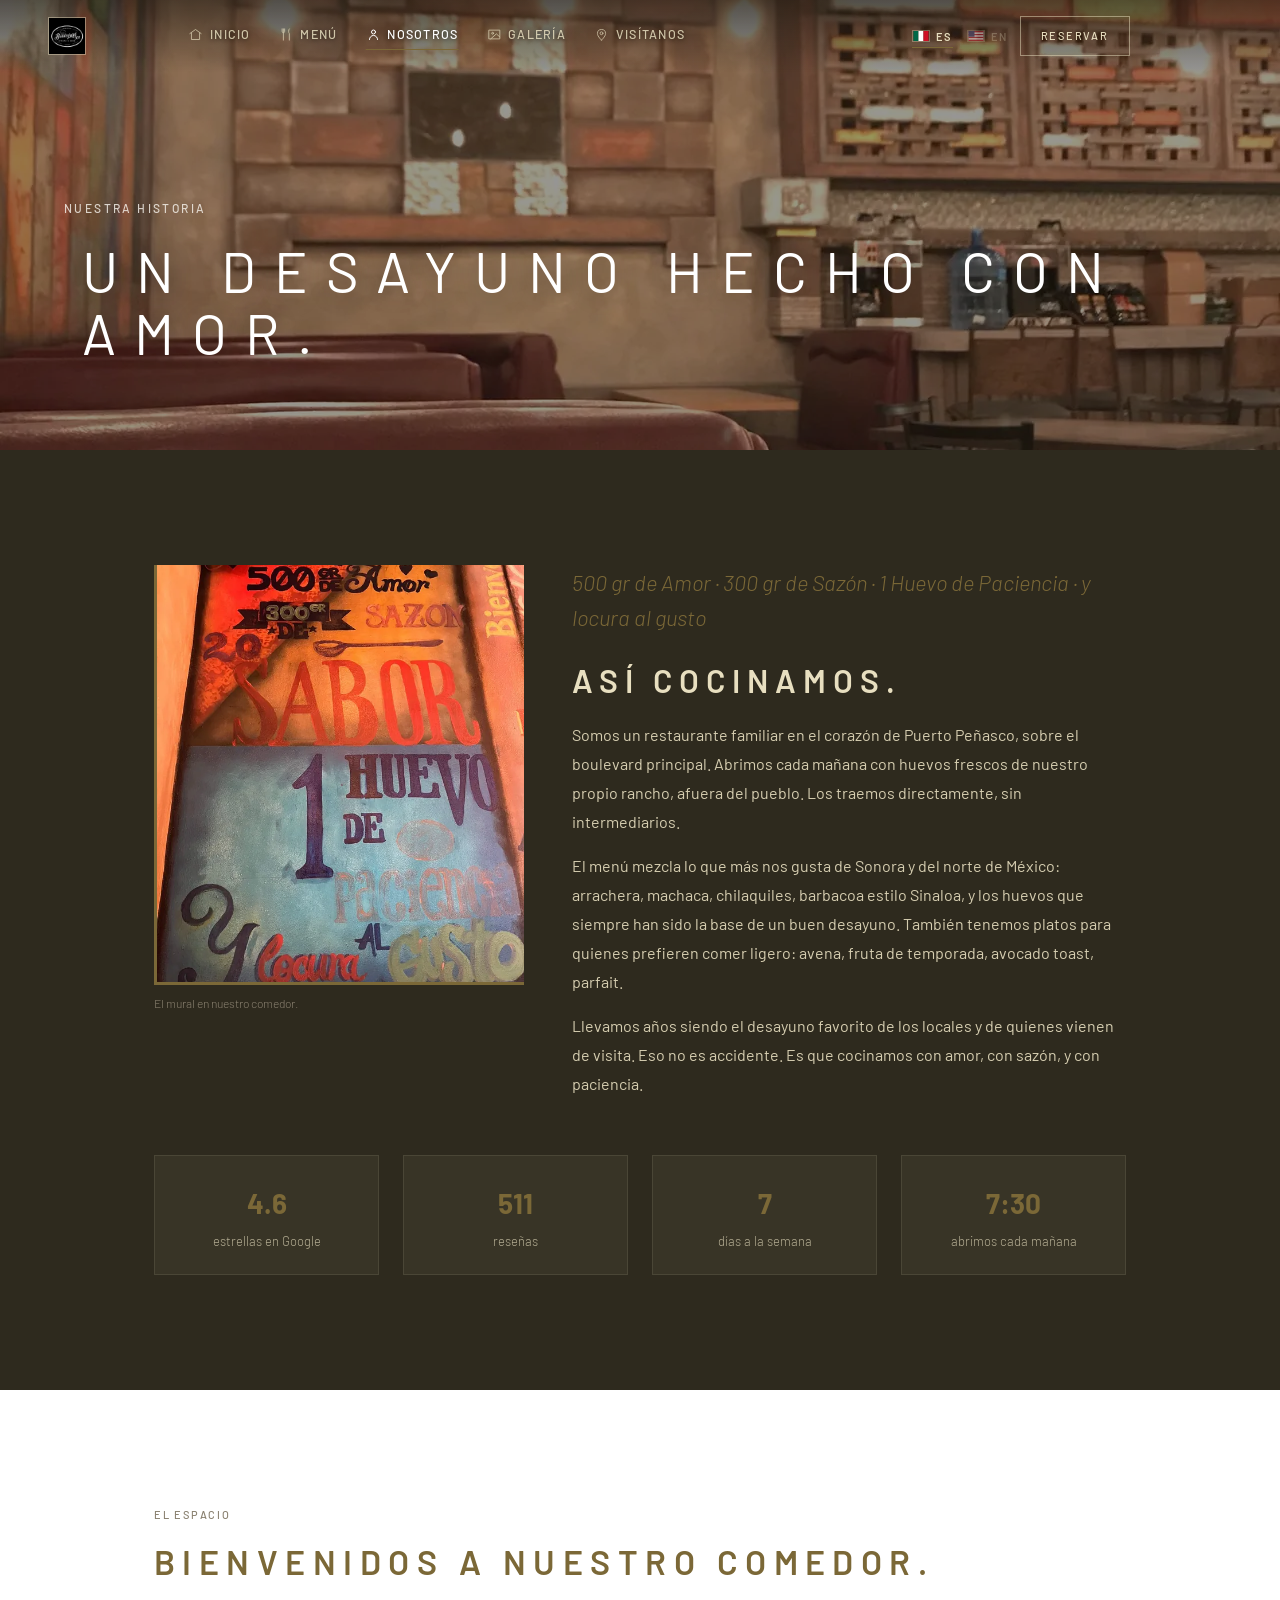
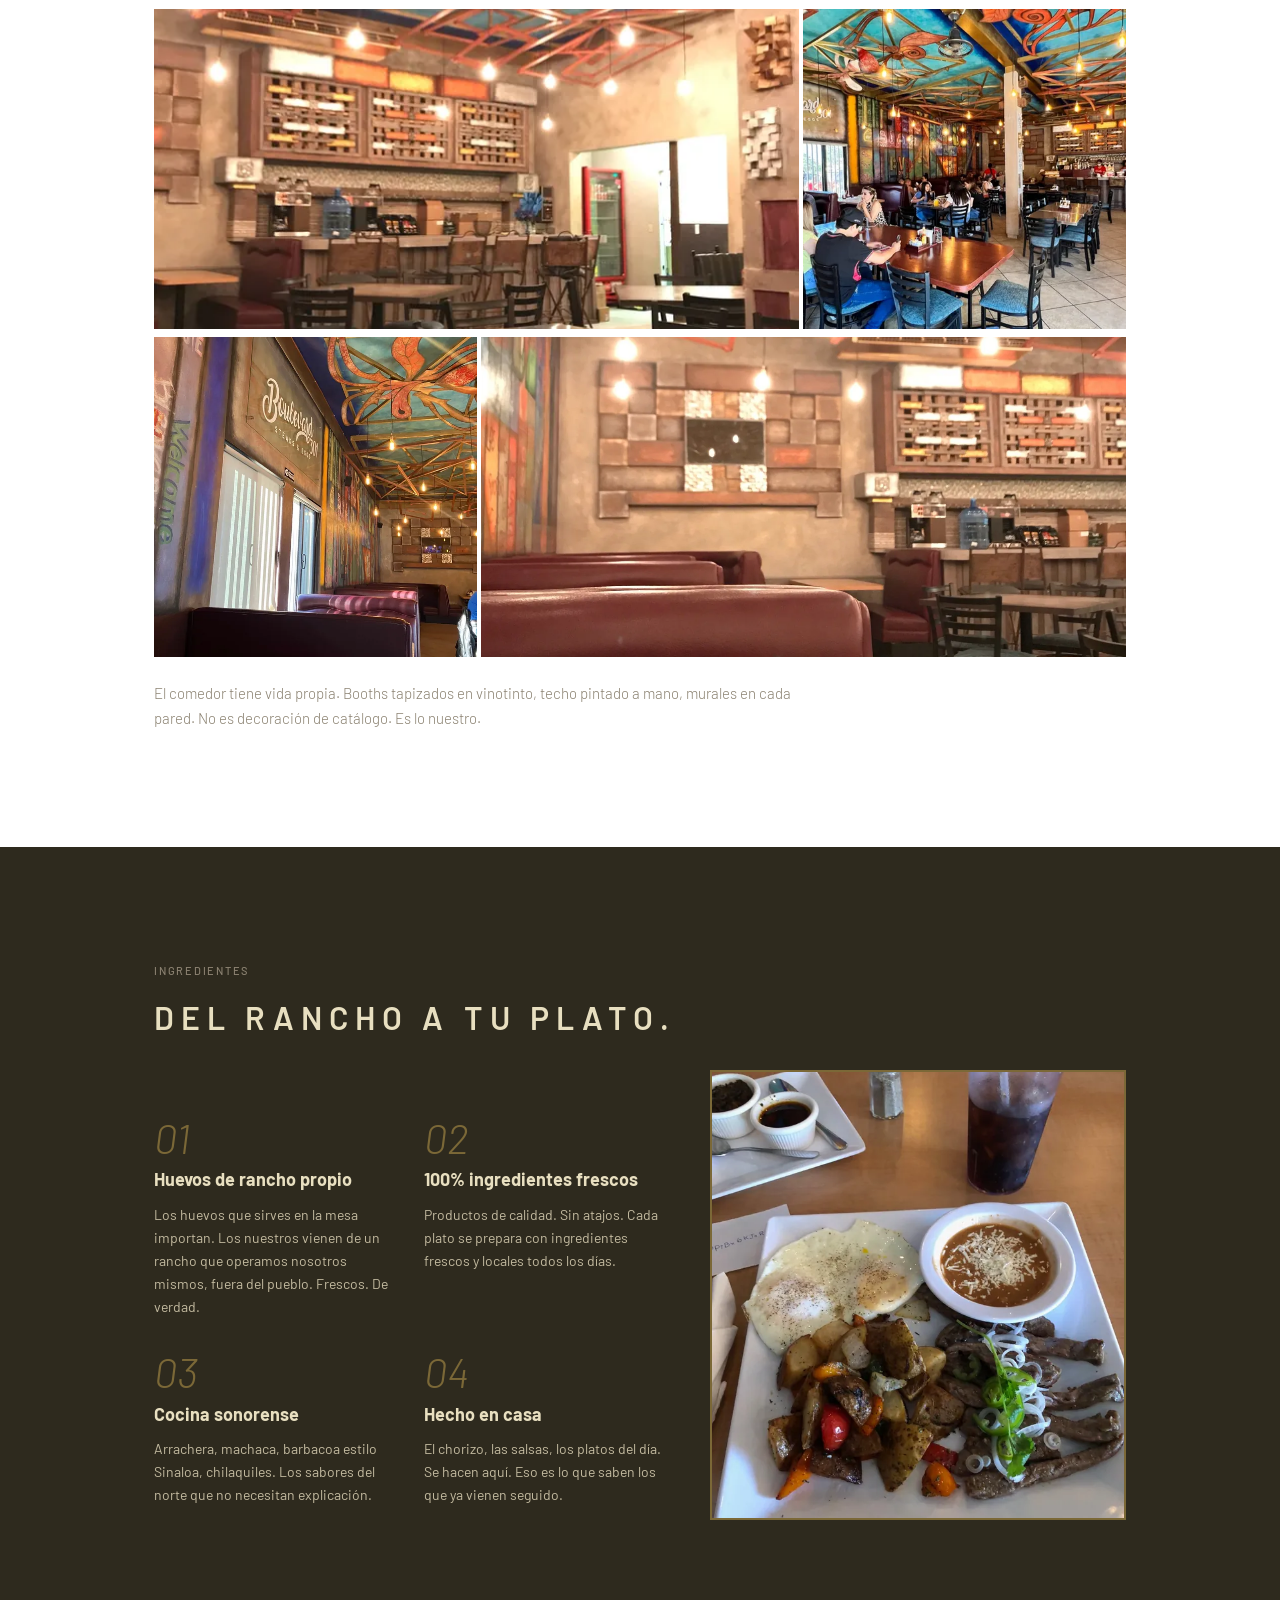
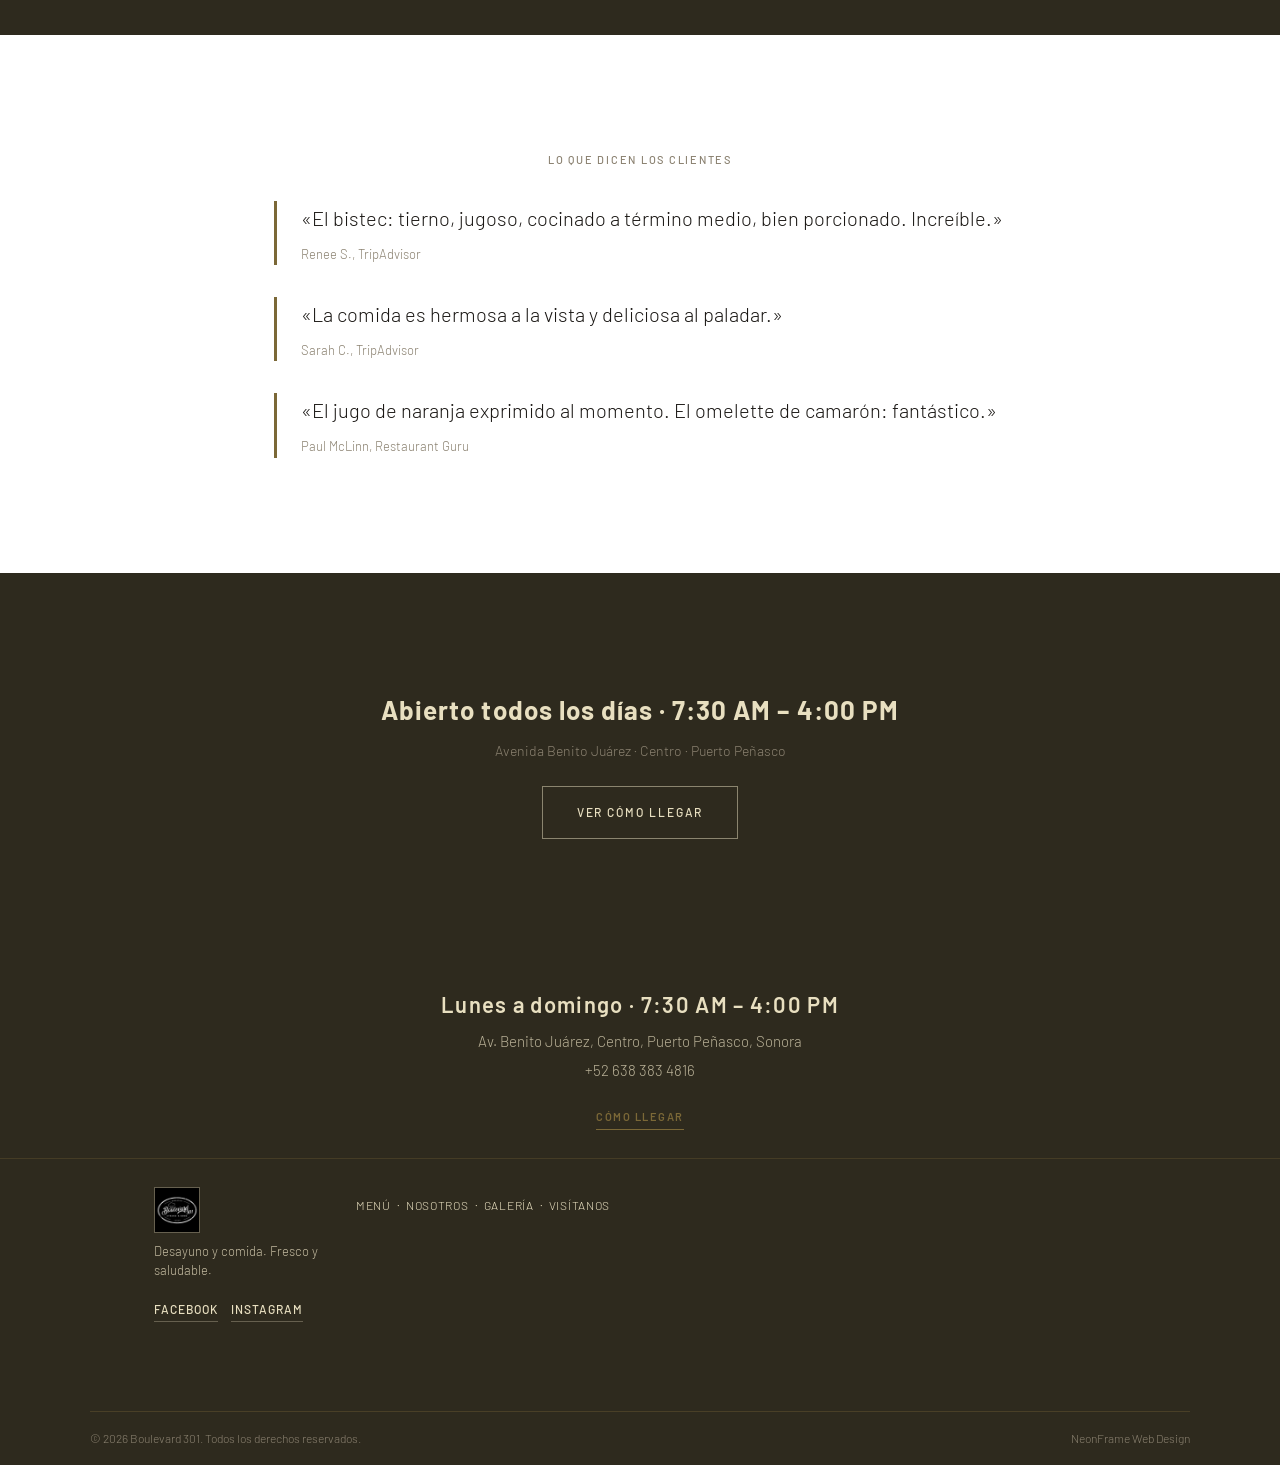
==== commit b7e88c22: "Redesign footer: centered hours band + 3-col logo/links/map New footer layout (all 5 pages): - Full-" ====
--- a/about.html
+++ b/about.html
@@ -291,6 +291,13 @@
 
 <!-- FOOTER -->
 <footer class="site-footer" role="contentinfo">
+  <div class="footer-hours-band">
+    <p class="footer-hours-time" data-es="Lunes a domingo · 7:30 AM – 4:00 PM" data-en="Monday – Sunday · 7:30 AM – 4:00 PM">Lunes a domingo · 7:30 AM – 4:00 PM</p>
+    <p class="footer-hours-addr">Av. Benito Juárez, Centro, Puerto Peñasco, Sonora</p>
+    <a href="tel:+526383834816" class="footer-hours-tel">+52 638 383 4816</a>
+    <a class="footer-directions" href="https://maps.google.com/maps?daddr=Boulevard+301+Steaks+%26+Eggs+Puerto+Pe%C3%B1asco+Sonora+Mexico" target="_blank" rel="noopener noreferrer" data-es="Cómo llegar" data-en="Get Directions">Cómo llegar</a>
+  </div>
+
   <div class="footer-inner">
     <div class="footer-brand">
       <a href="index.html"><img class="footer-logo" src="assets/logo.jpg" alt="Boulevard 301"></a>
@@ -301,9 +308,6 @@
       </div>
     </div>
     <div class="footer-info">
-      <span data-es="Lunes a domingo, 7:30 AM – 4:00 PM" data-en="Monday – Sunday, 7:30 AM – 4:00 PM">Lunes a domingo, 7:30 AM – 4:00 PM</span>
-      <span>Av. Benito Juárez, Centro, Puerto Peñasco, Sonora</span>
-      <a href="tel:+526383834816">Tel: +52 638 383 4816</a>
       <nav aria-label="Páginas">
         <a href="menu.html" data-es="Menú" data-en="Menu">Menú</a> &nbsp;·&nbsp;
         <a href="about.html" data-es="Nosotros" data-en="About">Nosotros</a> &nbsp;·&nbsp;
--- a/css/style.css
+++ b/css/style.css
@@ -499,17 +499,61 @@
 .site-footer {
   background: var(--olive);
   color: var(--cream);
-  padding: 2rem clamp(1.5rem, 5vw, 4rem) 0;
+  padding: 0 0 0;
   position: relative;
 }
+
+.footer-hours-band {
+  text-align: center;
+  padding: 2rem clamp(1.5rem, 5vw, 4rem) 1.75rem;
+  border-bottom: 1px solid rgba(123,104,55,0.3);
+}
+
+.footer-hours-time {
+  font-family: var(--font-main);
+  font-size: clamp(17px, 2.2vw, 22px);
+  font-weight: 600;
+  letter-spacing: 0.06em;
+  color: var(--cream);
+  margin: 0 0 0.35rem;
+}
+
+.footer-hours-addr {
+  font-size: clamp(13px, 1.4vw, 15px);
+  color: rgba(232,223,192,0.75);
+  margin: 0 0 0.25rem;
+}
+
+.footer-hours-tel {
+  display: block;
+  font-size: clamp(13px, 1.4vw, 15px);
+  color: rgba(232,223,192,0.75);
+  margin: 0 0 1.1rem;
+  text-decoration: none;
+  transition: color 0.2s;
+}
+.footer-hours-tel:hover { color: var(--golden); }
+
+.footer-directions {
+  display: inline-block;
+  font-size: 11px;
+  font-weight: 600;
+  letter-spacing: 0.14em;
+  text-transform: uppercase;
+  color: var(--golden);
+  border-bottom: 1px solid currentColor;
+  padding-bottom: 2px;
+  transition: opacity 0.2s;
+}
+.footer-directions:hover { opacity: 0.65; }
 
 .footer-inner {
   display: grid;
-  grid-template-columns: 180px 1fr 1.6fr;
+  grid-template-columns: 170px auto 3fr;
   gap: 2rem;
   max-width: 1100px;
   margin: 0 auto;
-  padding-bottom: 1.5rem;
+  padding: 1.75rem clamp(1.5rem, 5vw, 4rem) 1.5rem;
   position: relative;
   z-index: 2;
   align-items: stretch;
@@ -556,7 +600,7 @@
 .footer-map {
   display: flex;
   flex-direction: column;
-  min-height: 150px;
+  min-height: 200px;
 }
 
 .footer-social {
@@ -2322,8 +2366,8 @@
   .col-split-50-50,
   .col-split-55-45 { grid-template-columns: 1fr; }
 
-  .footer-inner { grid-template-columns: 1fr; gap: 1.5rem; }
-  .footer-map { min-height: 180px; }
+  .footer-inner { grid-template-columns: 1fr; gap: 1.5rem; padding: 1.5rem clamp(1rem, 4vw, 2rem); }
+  .footer-map { min-height: 220px; }
 
   .scroll-section { padding: 2rem 1rem 1.25rem; }
   .scroll-card { width: calc(75vw); max-width: 320px; }
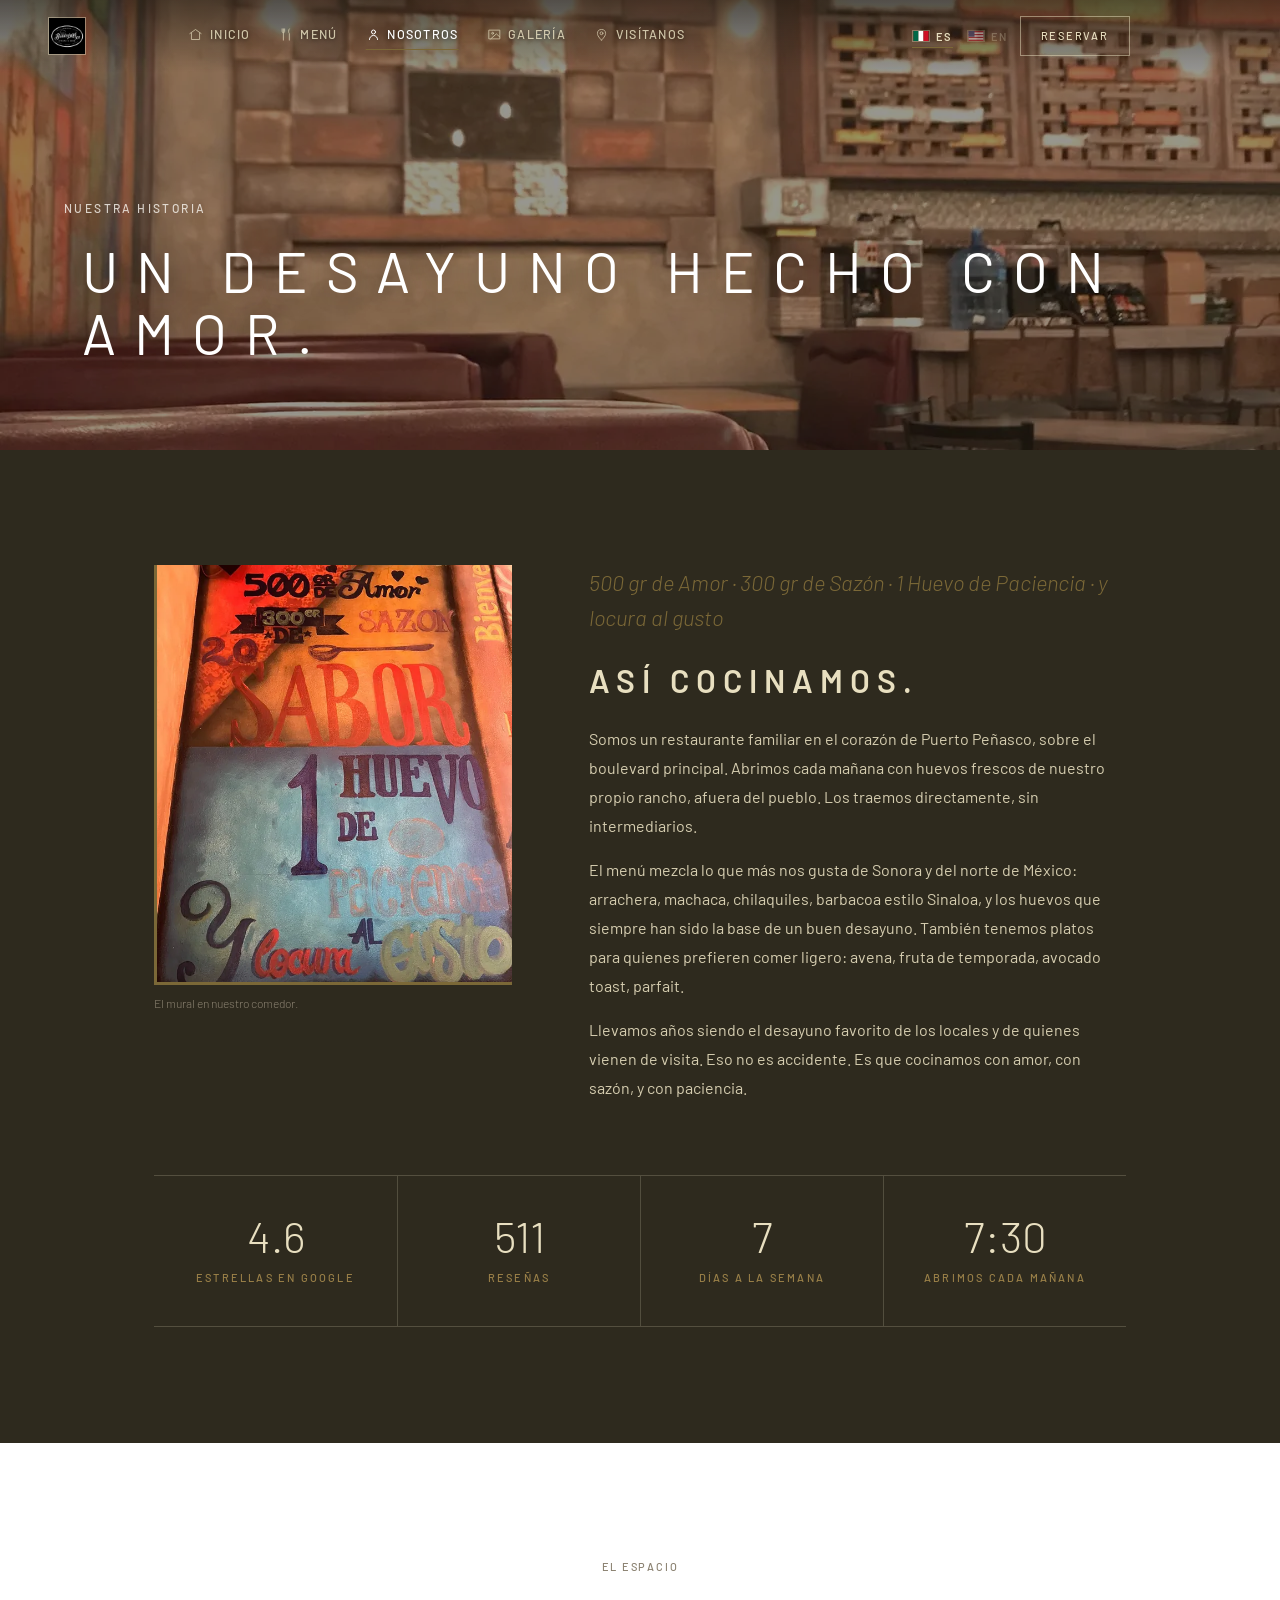
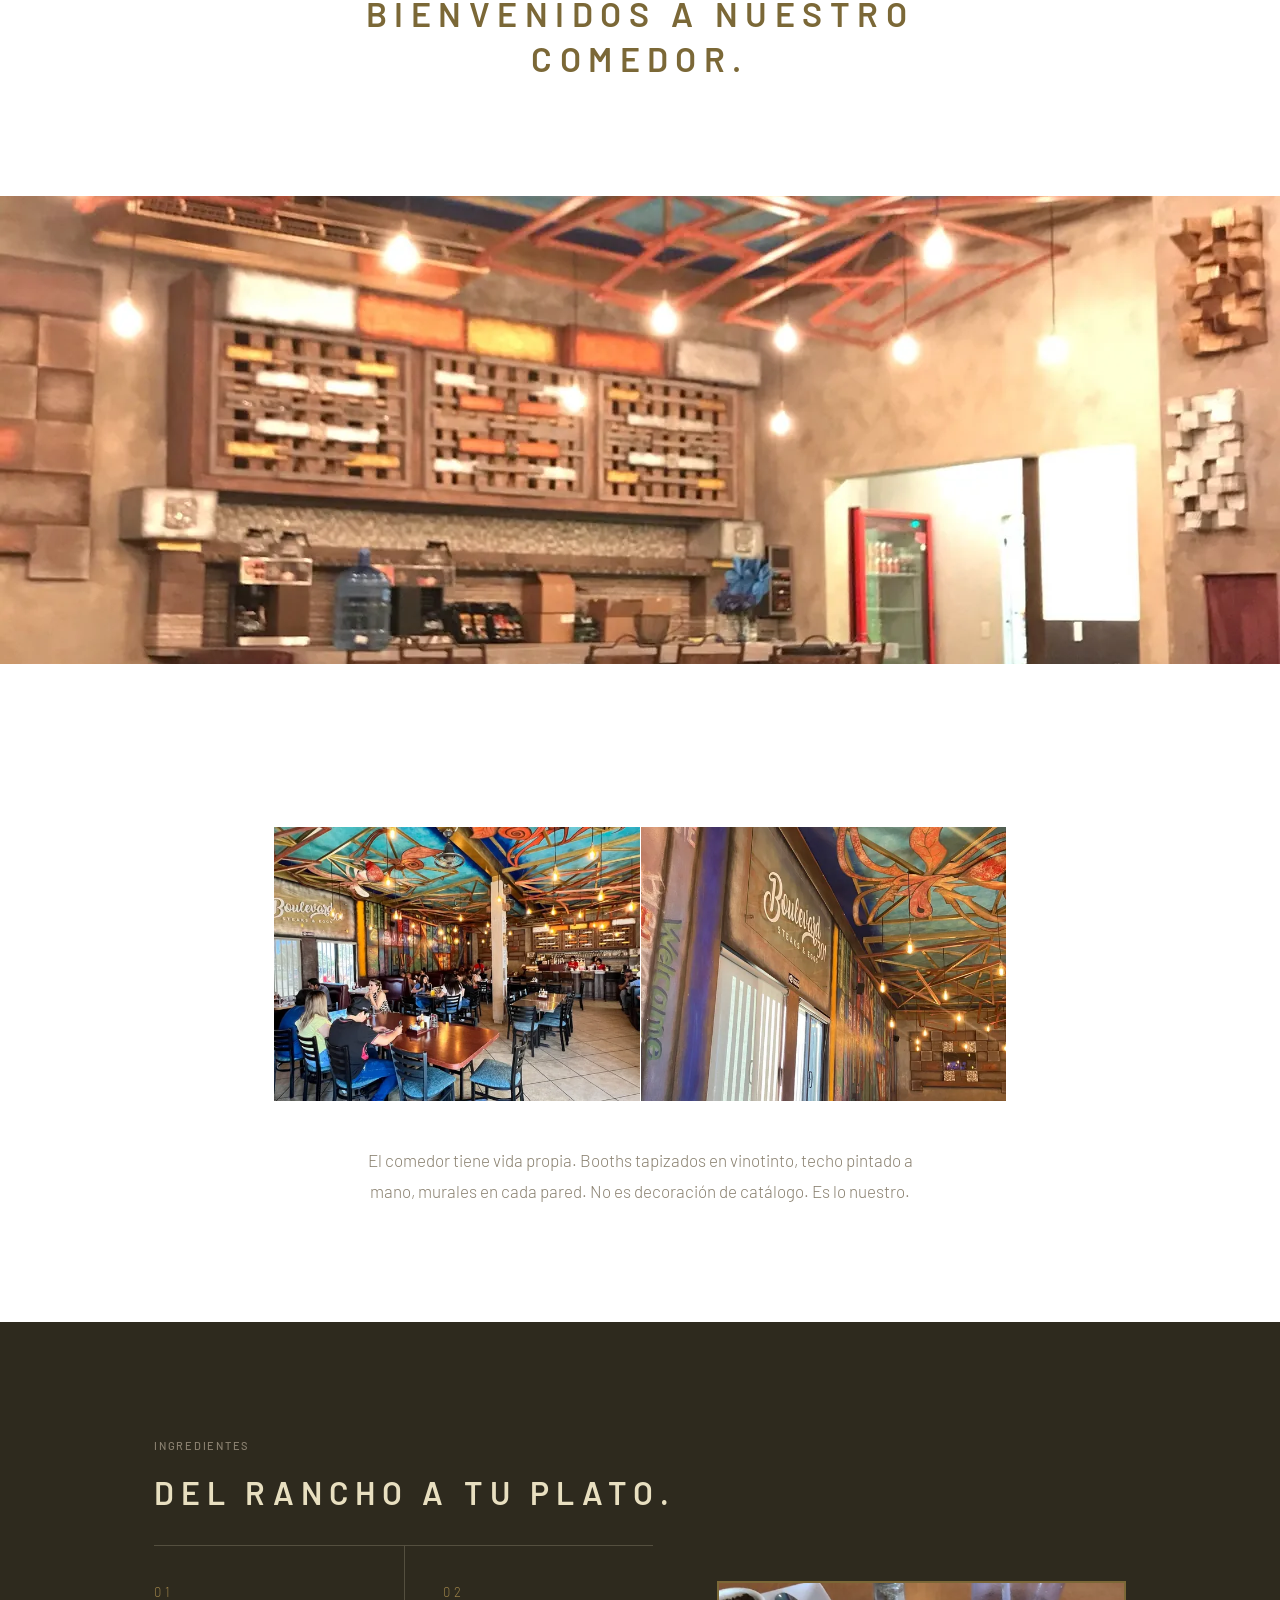
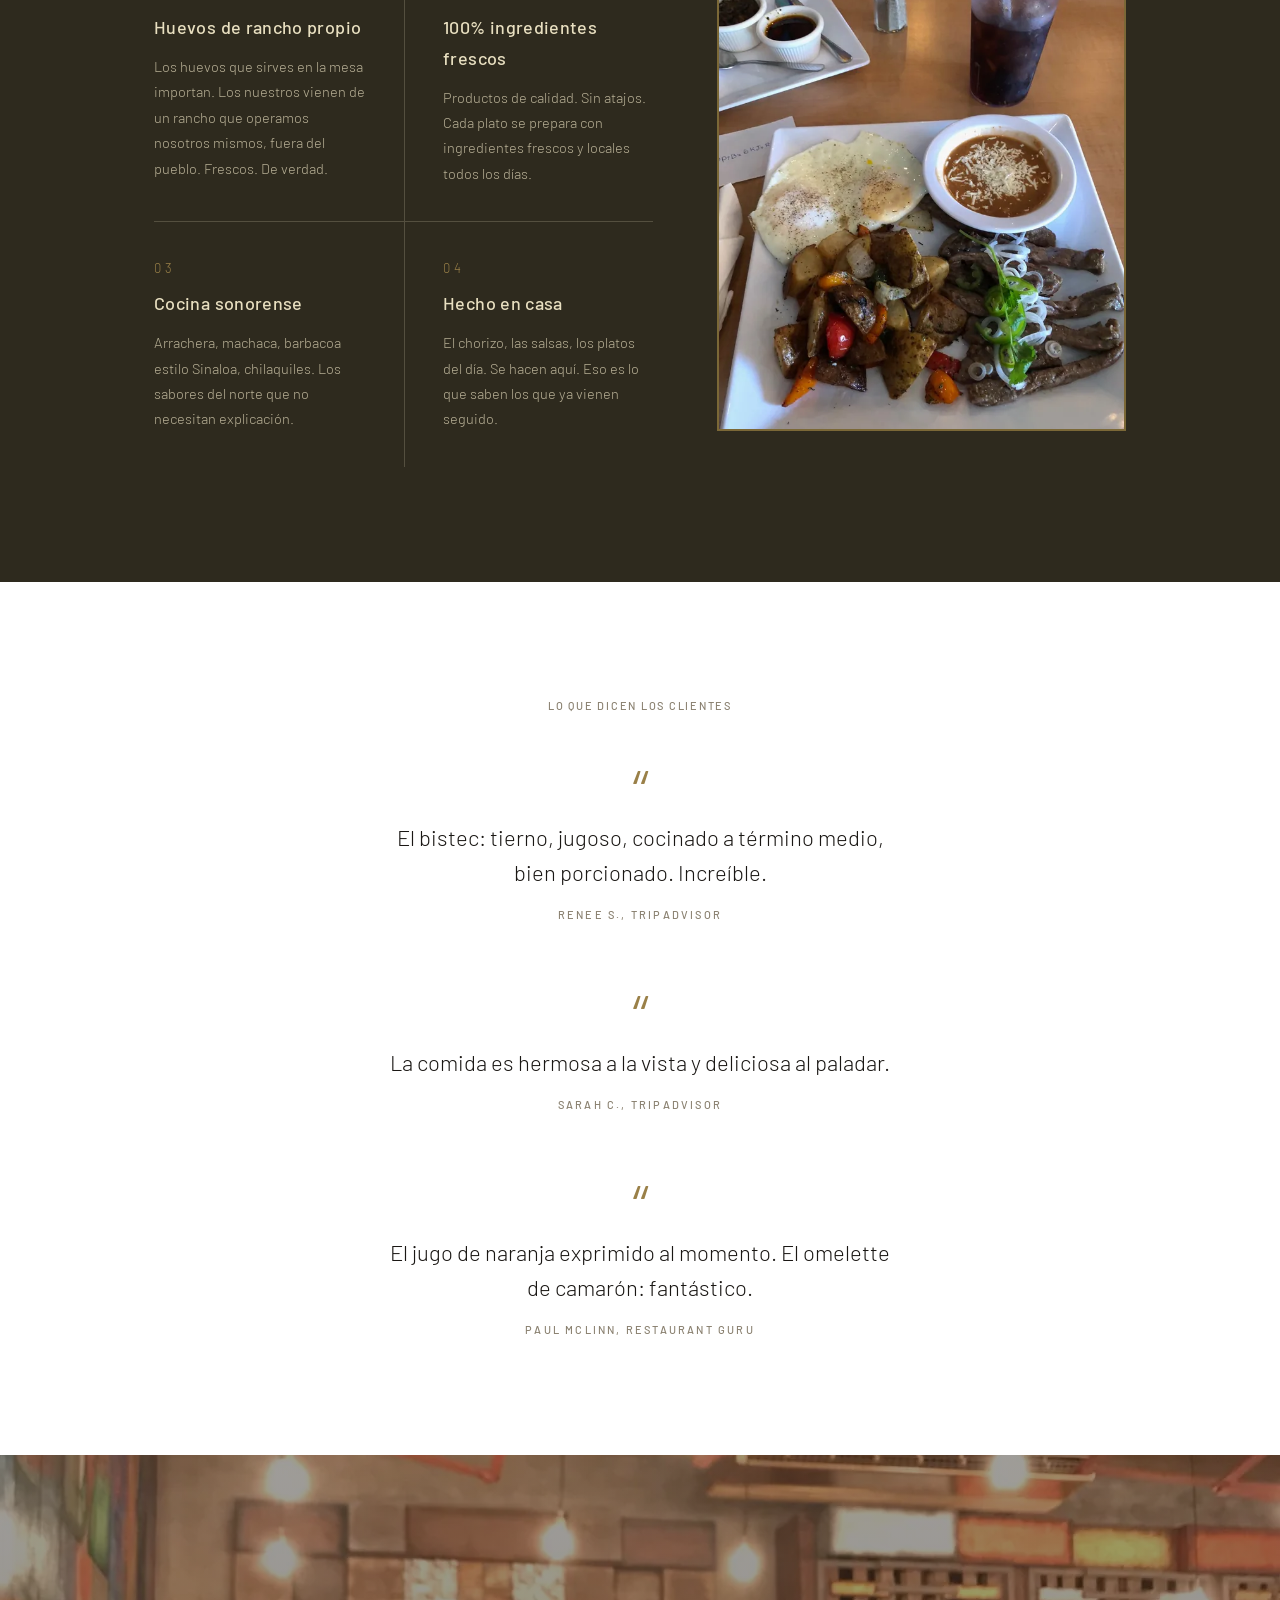
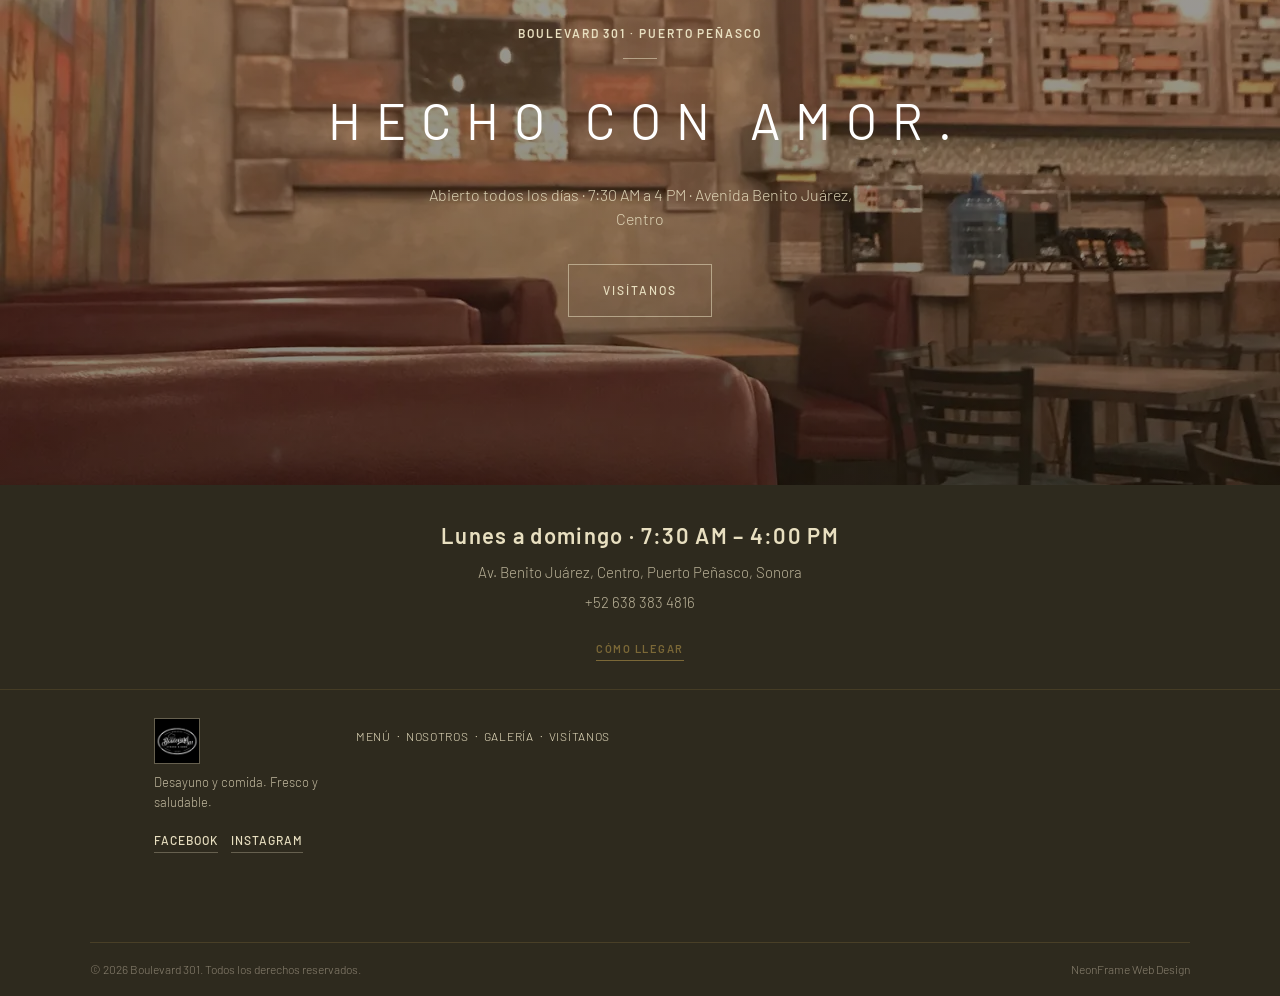
==== commit 6528e3ab: "Quiriego whole-site pass: airy inner-page bodies + VIVE experience band Carries the homepage's airy " ====
--- a/about.html
+++ b/about.html
@@ -1,8 +1,9 @@
 <!DOCTYPE html>
-<html lang="es">
+<html lang="es" translate="no">
 <head>
   <meta charset="UTF-8">
   <meta name="viewport" content="width=device-width, initial-scale=1.0">
+  <meta name="google" content="notranslate">
 
   <meta name="title-es" content="Nosotros | Boulevard 301 Puerto Peñasco">
   <meta name="title-en" content="About | Boulevard 301 Puerto Peñasco">
@@ -32,6 +33,147 @@
         imagesizes="100vw">
 
   <link rel="stylesheet" href="css/style.css">
+
+  <!-- Page-scoped quiriego touches for the About body (reuses shared tokens) -->
+  <style>
+    /* Unboxed by-the-numbers: number-over-label stacks split by hairlines */
+    .about-figures {
+      display: grid;
+      grid-template-columns: repeat(4, 1fr);
+      margin-top: clamp(3rem, 6vw, 4.5rem);
+      border-top: 1px solid var(--line-cream);
+      border-bottom: 1px solid var(--line-cream);
+    }
+    .about-figure {
+      text-align: center;
+      padding: clamp(1.6rem, 3vw, 2.4rem) 1rem;
+      border-left: 1px solid var(--line-cream);
+    }
+    .about-figure:first-child { border-left: 0; }
+    .about-figure-num {
+      font-family: var(--font-main);
+      font-weight: 300;
+      font-size: clamp(30px, 5vw, 44px);
+      line-height: 1;
+      color: var(--cream);
+    }
+    .about-figure-label {
+      margin-top: 0.7rem;
+      font-family: var(--font-main);
+      font-weight: 500;
+      font-size: 11px;
+      letter-spacing: 0.2em;
+      text-transform: uppercase;
+      color: var(--gold-soft);
+    }
+    @media (max-width: 620px) {
+      .about-figures { grid-template-columns: 1fr 1fr; }
+      .about-figure:nth-child(3) { border-left: 0; }
+      .about-figure:nth-child(n+3) { border-top: 1px solid var(--line-cream); }
+    }
+
+    /* Calm 2-up photo pair (1px gap, edge-aware corners) */
+    .photo-pair {
+      display: grid;
+      grid-template-columns: 1fr 1fr;
+      gap: 1px;
+      margin-top: clamp(2rem, 4vw, 3rem);
+    }
+    .photo-pair-cell {
+      position: relative;
+      aspect-ratio: 4 / 3;
+      overflow: hidden;
+      background: var(--paper);
+    }
+    .photo-pair-cell img,
+    .photo-pair-cell picture {
+      position: absolute; inset: 0;
+      width: 100%; height: 100%;
+      object-fit: cover;
+      display: block;
+    }
+    @media (max-width: 560px) {
+      .photo-pair { grid-template-columns: 1fr; }
+    }
+
+    /* Airy numbered ingredient rows (no boxes, hairline split) */
+    .ranch-list {
+      display: grid;
+      grid-template-columns: 1fr 1fr;
+      gap: 0;
+    }
+    .ranch-item {
+      padding: clamp(1.6rem, 3vw, 2.2rem) 0;
+      border-top: 1px solid var(--line-cream);
+    }
+    .ranch-item:nth-child(odd) { padding-right: clamp(1.5rem, 3vw, 2.5rem); }
+    .ranch-item:nth-child(even) { padding-left: clamp(1.5rem, 3vw, 2.5rem); border-left: 1px solid var(--line-cream); }
+    .ranch-num {
+      font-family: var(--font-main);
+      font-weight: 300;
+      font-size: 13px;
+      letter-spacing: 0.3em;
+      color: var(--gold-soft);
+    }
+    .ranch-item-label {
+      margin-top: 0.55rem;
+      font-family: var(--font-main);
+      font-weight: 500;
+      font-size: clamp(15px, 2vw, 18px);
+      letter-spacing: 0.02em;
+      color: var(--cream);
+    }
+    .ranch-item-body {
+      margin-top: 0.7rem;
+      font-weight: 300;
+      font-size: 14.5px;
+      line-height: 1.75;
+      color: var(--cream);
+      opacity: 0.74;
+    }
+    @media (max-width: 600px) {
+      .ranch-list { grid-template-columns: 1fr; }
+      .ranch-item:nth-child(odd),
+      .ranch-item:nth-child(even) { padding-left: 0; padding-right: 0; border-left: 0; }
+    }
+
+    /* Centered guest quotes with an oversized gold quotation glyph */
+    .quote-stack {
+      display: flex;
+      flex-direction: column;
+      gap: clamp(3rem, 6vw, 4.5rem);
+      margin-top: clamp(2.5rem, 5vw, 3.5rem);
+    }
+    .airy-quote {
+      text-align: center;
+      max-width: 56ch;
+      margin: 0 auto;
+    }
+    .airy-quote::before {
+      content: "\201C";
+      display: block;
+      font-family: var(--font-display, Georgia, serif);
+      font-size: clamp(44px, 7vw, 64px);
+      line-height: 0.6;
+      color: var(--gold-soft);
+      margin-bottom: 0.6rem;
+    }
+    .airy-quote p {
+      font-weight: 300;
+      font-size: clamp(17px, 2.2vw, 22px);
+      line-height: 1.6;
+      color: var(--body-dark);
+    }
+    .airy-quote footer {
+      font-family: var(--font-main);
+      font-weight: 500;
+      font-size: 11px;
+      letter-spacing: 0.2em;
+      text-transform: uppercase;
+      color: var(--muted);
+      margin-top: 1rem;
+    }
+  </style>
 
   <script>
     (function(){
@@ -108,7 +250,7 @@
      ====================================================== -->
 <section class="bg-dark">
   <div class="section-inner">
-    <div class="col-split col-split-40-60" style="align-items:start; gap: 3rem;">
+    <div class="col-split col-split-40-60" style="align-items:start; gap: clamp(3rem, 6vw, 6rem);">
 
       <!-- Photo -->
       <div class="about-photo-wrap reveal">
@@ -124,9 +266,9 @@
       <div class="reveal">
         <p class="recipe-pull" data-es="500 gr de Amor · 300 gr de Sazón · 1 Huevo de Paciencia · y locura al gusto" data-en="500g of Love · 300g of Seasoning · 1 Egg of Patience · and madness to taste">500 gr de Amor · 300 gr de Sazón · 1 Huevo de Paciencia · y locura al gusto</p>
 
-        <h2 class="section-heading" style="font-size: clamp(24px,3.5vw,32px); color: var(--cream); margin-bottom: 1.25rem;" data-es="Así cocinamos." data-en="This is how we cook.">Así cocinamos.</h2>
-
-        <div class="about-body-text">
+        <h2 class="section-heading" style="font-size: clamp(24px,3.5vw,32px); color: var(--cream); margin-bottom: 1.5rem;" data-es="Así cocinamos." data-en="This is how we cook.">Así cocinamos.</h2>
+
+        <div class="about-body-text measure" style="line-height: 1.8;">
           <p data-es="Somos un restaurante familiar en el corazón de Puerto Peñasco, sobre el boulevard principal. Abrimos cada mañana con huevos frescos de nuestro propio rancho, afuera del pueblo. Los traemos directamente, sin intermediarios." data-en="We're a family-owned breakfast and lunch restaurant on Puerto Peñasco's main boulevard. Every morning starts with fresh eggs from our own ranch just outside town. We bring them in ourselves.">Somos un restaurante familiar en el corazón de Puerto Peñasco, sobre el boulevard principal. Abrimos cada mañana con huevos frescos de nuestro propio rancho, afuera del pueblo. Los traemos directamente, sin intermediarios.</p>
           <p data-es="El menú mezcla lo que más nos gusta de Sonora y del norte de México: arrachera, machaca, chilaquiles, barbacoa estilo Sinaloa, y los huevos que siempre han sido la base de un buen desayuno. También tenemos platos para quienes prefieren comer ligero: avena, fruta de temporada, avocado toast, parfait." data-en="The menu runs from Sonoran arrachera steak and eggs to chilaquiles, machaca burritos, barbacoa Sinaloa style, and shrimp omelettes. If you want something lighter, there's avena, seasonal fruit, avocado toast, and parfait.">El menú mezcla lo que más nos gusta de Sonora y del norte de México: arrachera, machaca, chilaquiles, barbacoa estilo Sinaloa, y los huevos que siempre han sido la base de un buen desayuno. También tenemos platos para quienes prefieren comer ligero: avena, fruta de temporada, avocado toast, parfait.</p>
           <p data-es="Llevamos años siendo el desayuno favorito de los locales y de quienes vienen de visita. Eso no es accidente. Es que cocinamos con amor, con sazón, y con paciencia." data-en="We've been a local favorite and a tourist stop for years. That doesn't happen by accident. It happens when you cook with love, seasoning, and patience.">Llevamos años siendo el desayuno favorito de los locales y de quienes vienen de visita. Eso no es accidente. Es que cocinamos con amor, con sazón, y con paciencia.</p>
@@ -135,23 +277,23 @@
 
     </div>
 
-    <!-- By the numbers -->
-    <div class="about-stats-row" style="margin-top: 3.5rem;">
-      <div class="about-stat reveal">
-        <div class="about-stat-num">4.6</div>
-        <div class="about-stat-label" data-es="estrellas en Google" data-en="stars on Google">estrellas en Google</div>
-      </div>
-      <div class="about-stat reveal">
-        <div class="about-stat-num">511</div>
-        <div class="about-stat-label" data-es="reseñas" data-en="reviews">reseñas</div>
-      </div>
-      <div class="about-stat reveal">
-        <div class="about-stat-num">7</div>
-        <div class="about-stat-label" data-es="días a la semana" data-en="days a week">días a la semana</div>
-      </div>
-      <div class="about-stat reveal">
-        <div class="about-stat-num">7:30</div>
-        <div class="about-stat-label" data-es="abrimos cada mañana" data-en="we open every morning">abrimos cada mañana</div>
+    <!-- By the numbers (unboxed: number-over-label stacks, hairline separators) -->
+    <div class="about-figures reveal">
+      <div class="about-figure">
+        <div class="about-figure-num">4.6</div>
+        <div class="about-figure-label" data-es="estrellas en Google" data-en="stars on Google">estrellas en Google</div>
+      </div>
+      <div class="about-figure">
+        <div class="about-figure-num">511</div>
+        <div class="about-figure-label" data-es="reseñas" data-en="reviews">reseñas</div>
+      </div>
+      <div class="about-figure">
+        <div class="about-figure-num">7</div>
+        <div class="about-figure-label" data-es="días a la semana" data-en="days a week">días a la semana</div>
+      </div>
+      <div class="about-figure">
+        <div class="about-figure-num">7:30</div>
+        <div class="about-figure-label" data-es="abrimos cada mañana" data-en="we open every morning">abrimos cada mañana</div>
       </div>
     </div>
   </div>
@@ -160,47 +302,43 @@
 <!-- ======================================================
      SECTION: THE SPACE (light)
      ====================================================== -->
+<section class="bg-light" style="padding-bottom: 0;">
+  <div class="section-inner-narrow" style="text-align:center;">
+    <p class="eyebrow" data-es="El Espacio" data-en="The Space">El Espacio</p>
+    <h2 class="section-heading" style="font-size: clamp(22px,3.5vw,34px); margin-bottom: 0;" data-es="Bienvenidos a nuestro comedor." data-en="Welcome to our dining room.">Bienvenidos a nuestro comedor.</h2>
+  </div>
+</section>
+
+<!-- Full-bleed band: the hand-painted ceiling -->
+<div class="photo-break reveal">
+  <picture>
+    <source type="image/webp" sizes="100vw"
+      srcset="assets/interior_3-400.webp 400w, assets/interior_3-640.webp 640w, assets/interior_3-960.webp 960w, assets/interior_3-1280.webp 1280w, assets/interior_3-1600.webp 1600w">
+    <img src="assets/interior_3.jpg" width="2048" height="2048" alt="Techo pintado a mano con vigas naranjas sobre cielo azul" loading="lazy" decoding="async" style="object-position: center 40%;">
+  </picture>
+</div>
+
 <section class="bg-light">
-  <div class="section-inner">
-    <p class="eyebrow" data-es="El Espacio" data-en="The Space">El Espacio</p>
-    <h2 class="section-heading" style="font-size: clamp(22px,3.5vw,34px); margin-bottom: 1.5rem;" data-es="Bienvenidos a nuestro comedor." data-en="Welcome to our dining room.">Bienvenidos a nuestro comedor.</h2>
-
-    <div class="photo-mosaic reveal">
-      <div class="mosaic-row mosaic-row-1">
-        <div class="mosaic-cell">
-          <picture>
-            <source type="image/webp" sizes="(min-width: 768px) 33vw, 100vw"
-              srcset="assets/interior_3-400.webp 400w, assets/interior_3-640.webp 640w, assets/interior_3-960.webp 960w, assets/interior_3-1280.webp 1280w, assets/interior_3-1600.webp 1600w">
-            <img src="assets/interior_3.jpg" width="2048" height="2048" alt="Techo pintado a mano con vigas naranjas sobre cielo azul" loading="lazy" decoding="async">
-          </picture>
-        </div>
-        <div class="mosaic-cell">
-          <picture>
-            <source type="image/webp" sizes="(min-width: 768px) 33vw, 100vw"
-              srcset="assets/interior_4-400.webp 400w, assets/interior_4-640.webp 640w, assets/interior_4-960.webp 960w, assets/interior_4-1024.webp 1024w">
-            <img src="assets/interior_4.jpg" width="1024" height="768" alt="Comedor de Boulevard 301 con clientes" loading="lazy" decoding="async">
-          </picture>
-        </div>
-      </div>
-      <div class="mosaic-row mosaic-row-2" style="margin-top: 4px;">
-        <div class="mosaic-cell">
-          <picture>
-            <source type="image/webp" sizes="(min-width: 768px) 33vw, 100vw"
-              srcset="assets/photo_c-400.webp 400w, assets/photo_c-640.webp 640w, assets/photo_c-960.webp 960w, assets/photo_c-1280.webp 1280w, assets/photo_c-1536.webp 1536w">
-            <img src="assets/photo_c.jpg" width="1536" height="2048" alt="Letrero de Boulevard 301 con mural del techo" loading="lazy" decoding="async">
-          </picture>
-        </div>
-        <div class="mosaic-cell">
-          <picture>
-            <source type="image/webp" sizes="(min-width: 768px) 33vw, 100vw"
-              srcset="assets/interior_2-400.webp 400w, assets/interior_2-640.webp 640w, assets/interior_2-960.webp 960w, assets/interior_2-1280.webp 1280w, assets/interior_2-1600.webp 1600w">
-            <img src="assets/interior_2.jpg" width="2048" height="2048" alt="Booths en vinotinto y murales en las paredes" loading="lazy" decoding="async">
-          </picture>
-        </div>
-      </div>
-    </div>
-
-    <p style="font-size:15px; color: var(--muted); margin-top: 1.5rem; max-width: 680px;" data-es="El comedor tiene vida propia. Booths tapizados en vinotinto, techo pintado a mano, murales en cada pared. No es decoración de catálogo. Es lo nuestro." data-en="The dining room has its own personality. Burgundy booths, a hand-painted ceiling, murals on every wall. Not catalog decor. Ours.">El comedor tiene vida propia. Booths tapizados en vinotinto, techo pintado a mano, murales en cada pared. No es decoración de catálogo. Es lo nuestro.</p>
+  <div class="section-inner-narrow">
+    <!-- Calm 2-up: dining room + signage -->
+    <div class="photo-pair reveal">
+      <div class="photo-pair-cell">
+        <picture>
+          <source type="image/webp" sizes="(min-width: 768px) 430px, 100vw"
+            srcset="assets/interior_4-400.webp 400w, assets/interior_4-640.webp 640w, assets/interior_4-960.webp 960w, assets/interior_4-1024.webp 1024w">
+          <img src="assets/interior_4.jpg" width="1024" height="768" alt="Comedor de Boulevard 301 con clientes" loading="lazy" decoding="async">
+        </picture>
+      </div>
+      <div class="photo-pair-cell">
+        <picture>
+          <source type="image/webp" sizes="(min-width: 768px) 430px, 100vw"
+            srcset="assets/photo_c-400.webp 400w, assets/photo_c-640.webp 640w, assets/photo_c-960.webp 960w, assets/photo_c-1280.webp 1280w, assets/photo_c-1536.webp 1536w">
+          <img src="assets/photo_c.jpg" width="1536" height="2048" alt="Letrero de Boulevard 301 con mural del techo" loading="lazy" decoding="async" style="object-position: center 30%;">
+        </picture>
+      </div>
+    </div>
+
+    <p class="measure-center" style="font-weight: 300; font-size: clamp(15px, 2vw, 17px); line-height: 1.8; color: var(--muted); margin-top: clamp(2rem, 4vw, 2.75rem); text-align: center;" data-es="El comedor tiene vida propia. Booths tapizados en vinotinto, techo pintado a mano, murales en cada pared. No es decoración de catálogo. Es lo nuestro." data-en="The dining room has its own personality. Burgundy booths, a hand-painted ceiling, murals on every wall. Not catalog decor. Ours.">El comedor tiene vida propia. Booths tapizados en vinotinto, techo pintado a mano, murales en cada pared. No es decoración de catálogo. Es lo nuestro.</p>
   </div>
 </section>
 
@@ -212,28 +350,28 @@
     <p class="eyebrow" data-es="Ingredientes" data-en="Ingredients">Ingredientes</p>
     <h2 class="section-heading" style="font-size: clamp(22px,3.5vw,32px); color: var(--cream); margin-bottom: 2rem;" data-es="Del rancho a tu plato." data-en="From the ranch to your plate.">Del rancho a tu plato.</h2>
 
-    <div class="col-split col-split-55-45" style="align-items: center;">
+    <div class="col-split col-split-55-45" style="align-items: center; gap: clamp(2.5rem, 5vw, 5rem);">
       <div>
-        <div class="ingredient-grid">
-          <div class="ingredient-block reveal">
-            <div class="ingredient-num">01</div>
-            <div class="ingredient-label" data-es="Huevos de rancho propio" data-en="Ranch-fresh eggs">Huevos de rancho propio</div>
-            <p class="ingredient-body" data-es="Los huevos que sirves en la mesa importan. Los nuestros vienen de un rancho que operamos nosotros mismos, fuera del pueblo. Frescos. De verdad." data-en="The eggs on your plate matter. Ours come from a ranch we run ourselves, outside of town. Actually fresh.">Los huevos que sirves en la mesa importan. Los nuestros vienen de un rancho que operamos nosotros mismos, fuera del pueblo. Frescos. De verdad.</p>
+        <div class="ranch-list">
+          <div class="ranch-item reveal">
+            <div class="ranch-num">01</div>
+            <div class="ranch-item-label" data-es="Huevos de rancho propio" data-en="Ranch-fresh eggs">Huevos de rancho propio</div>
+            <p class="ranch-item-body" data-es="Los huevos que sirves en la mesa importan. Los nuestros vienen de un rancho que operamos nosotros mismos, fuera del pueblo. Frescos. De verdad." data-en="The eggs on your plate matter. Ours come from a ranch we run ourselves, outside of town. Actually fresh.">Los huevos que sirves en la mesa importan. Los nuestros vienen de un rancho que operamos nosotros mismos, fuera del pueblo. Frescos. De verdad.</p>
           </div>
-          <div class="ingredient-block reveal">
-            <div class="ingredient-num">02</div>
-            <div class="ingredient-label" data-es="100% ingredientes frescos" data-en="100% fresh ingredients">100% ingredientes frescos</div>
-            <p class="ingredient-body" data-es="Productos de calidad. Sin atajos. Cada plato se prepara con ingredientes frescos y locales todos los días." data-en="Quality ingredients. No shortcuts. Every plate is made fresh, every day.">Productos de calidad. Sin atajos. Cada plato se prepara con ingredientes frescos y locales todos los días.</p>
+          <div class="ranch-item reveal">
+            <div class="ranch-num">02</div>
+            <div class="ranch-item-label" data-es="100% ingredientes frescos" data-en="100% fresh ingredients">100% ingredientes frescos</div>
+            <p class="ranch-item-body" data-es="Productos de calidad. Sin atajos. Cada plato se prepara con ingredientes frescos y locales todos los días." data-en="Quality ingredients. No shortcuts. Every plate is made fresh, every day.">Productos de calidad. Sin atajos. Cada plato se prepara con ingredientes frescos y locales todos los días.</p>
           </div>
-          <div class="ingredient-block reveal">
-            <div class="ingredient-num">03</div>
-            <div class="ingredient-label" data-es="Cocina sonorense" data-en="Sonoran kitchen tradition">Cocina sonorense</div>
-            <p class="ingredient-body" data-es="Arrachera, machaca, barbacoa estilo Sinaloa, chilaquiles. Los sabores del norte que no necesitan explicación." data-en="Arrachera, machaca, Sinaloa-style barbacoa, chilaquiles. The flavors of northern Mexico that need no explanation.">Arrachera, machaca, barbacoa estilo Sinaloa, chilaquiles. Los sabores del norte que no necesitan explicación.</p>
+          <div class="ranch-item reveal">
+            <div class="ranch-num">03</div>
+            <div class="ranch-item-label" data-es="Cocina sonorense" data-en="Sonoran kitchen tradition">Cocina sonorense</div>
+            <p class="ranch-item-body" data-es="Arrachera, machaca, barbacoa estilo Sinaloa, chilaquiles. Los sabores del norte que no necesitan explicación." data-en="Arrachera, machaca, Sinaloa-style barbacoa, chilaquiles. The flavors of northern Mexico that need no explanation.">Arrachera, machaca, barbacoa estilo Sinaloa, chilaquiles. Los sabores del norte que no necesitan explicación.</p>
           </div>
-          <div class="ingredient-block reveal">
-            <div class="ingredient-num">04</div>
-            <div class="ingredient-label" data-es="Hecho en casa" data-en="Homemade daily">Hecho en casa</div>
-            <p class="ingredient-body" data-es="El chorizo, las salsas, los platos del día. Se hacen aquí. Eso es lo que saben los que ya vienen seguido." data-en="The chorizo, the salsas, the daily specials. Made here. That's what the regulars already know.">El chorizo, las salsas, los platos del día. Se hacen aquí. Eso es lo que saben los que ya vienen seguido.</p>
+          <div class="ranch-item reveal">
+            <div class="ranch-num">04</div>
+            <div class="ranch-item-label" data-es="Hecho en casa" data-en="Homemade daily">Hecho en casa</div>
+            <p class="ranch-item-body" data-es="El chorizo, las salsas, los platos del día. Se hacen aquí. Eso es lo que saben los que ya vienen seguido." data-en="The chorizo, the salsas, the daily specials. Made here. That's what the regulars already know.">El chorizo, las salsas, los platos del día. Se hacen aquí. Eso es lo que saben los que ya vienen seguido.</p>
           </div>
         </div>
       </div>
@@ -255,20 +393,20 @@
 <section class="bg-light">
   <div class="section-inner-narrow">
     <p class="eyebrow" style="text-align:center;" data-es="Lo que dicen los clientes" data-en="What guests say">Lo que dicen los clientes</p>
-    <div style="display: flex; flex-direction: column; gap: 2rem; margin-top: 2rem;">
-      <blockquote class="pull-quote reveal" style="font-size: clamp(16px,2vw,20px); color: var(--body-dark); border-left: 3px solid var(--golden); padding-left: 1.5rem; line-height: 1.7;">
-        <p data-es="«El bistec: tierno, jugoso, cocinado a término medio, bien porcionado. Increíble.»" data-en="&quot;The steak: tender, succulent, cooked medium, portioned large. Mind-blowing.&quot;">«El bistec: tierno, jugoso, cocinado a término medio, bien porcionado. Increíble.»</p>
-        <footer style="font-family: var(--font-body); font-style: normal; font-size: 13px; color: var(--muted); margin-top: 0.5rem;" data-es="Renee S., TripAdvisor" data-en="Renee S., TripAdvisor">Renee S., TripAdvisor</footer>
+    <div class="quote-stack">
+      <blockquote class="airy-quote reveal">
+        <p data-es="El bistec: tierno, jugoso, cocinado a término medio, bien porcionado. Increíble." data-en="The steak: tender, succulent, cooked medium, portioned large. Mind-blowing.">El bistec: tierno, jugoso, cocinado a término medio, bien porcionado. Increíble.</p>
+        <footer data-es="Renee S., TripAdvisor" data-en="Renee S., TripAdvisor">Renee S., TripAdvisor</footer>
       </blockquote>
 
-      <blockquote class="pull-quote reveal" style="font-size: clamp(16px,2vw,20px); color: var(--body-dark); border-left: 3px solid var(--golden); padding-left: 1.5rem; line-height: 1.7;">
-        <p data-es="«La comida es hermosa a la vista y deliciosa al paladar.»" data-en="&quot;The food is absolutely beautiful to look at and tastes oh so delicious.&quot;">«La comida es hermosa a la vista y deliciosa al paladar.»</p>
-        <footer style="font-family: var(--font-body); font-style: normal; font-size: 13px; color: var(--muted); margin-top: 0.5rem;" data-es="Sarah C., TripAdvisor" data-en="Sarah C., TripAdvisor">Sarah C., TripAdvisor</footer>
+      <blockquote class="airy-quote reveal">
+        <p data-es="La comida es hermosa a la vista y deliciosa al paladar." data-en="The food is absolutely beautiful to look at and tastes oh so delicious.">La comida es hermosa a la vista y deliciosa al paladar.</p>
+        <footer data-es="Sarah C., TripAdvisor" data-en="Sarah C., TripAdvisor">Sarah C., TripAdvisor</footer>
       </blockquote>
 
-      <blockquote class="pull-quote reveal" style="font-size: clamp(16px,2vw,20px); color: var(--body-dark); border-left: 3px solid var(--golden); padding-left: 1.5rem; line-height: 1.7;">
-        <p data-es="«El jugo de naranja exprimido al momento. El omelette de camarón: fantástico.»" data-en="&quot;Orange juice squeezed fresh. The shrimp omelette was fantastic.&quot;">«El jugo de naranja exprimido al momento. El omelette de camarón: fantástico.»</p>
-        <footer style="font-family: var(--font-body); font-style: normal; font-size: 13px; color: var(--muted); margin-top: 0.5rem;" data-es="Paul McLinn, Restaurant Guru" data-en="Paul McLinn, Restaurant Guru">Paul McLinn, Restaurant Guru</footer>
+      <blockquote class="airy-quote reveal">
+        <p data-es="El jugo de naranja exprimido al momento. El omelette de camarón: fantástico." data-en="Orange juice squeezed fresh. The shrimp omelette was fantastic.">El jugo de naranja exprimido al momento. El omelette de camarón: fantástico.</p>
+        <footer data-es="Paul McLinn, Restaurant Guru" data-en="Paul McLinn, Restaurant Guru">Paul McLinn, Restaurant Guru</footer>
       </blockquote>
     </div>
 
@@ -281,12 +419,20 @@
 </section>
 
 <!-- ======================================================
-     SECTION: HOURS + CTA STRIP (dark)
-     ====================================================== -->
-<section class="bg-dark hours-strip">
-  <p class="main-hours" data-es="Abierto todos los días · 7:30 AM – 4:00 PM" data-en="Open every day · 7:30 AM – 4:00 PM">Abierto todos los días · 7:30 AM – 4:00 PM</p>
-  <p class="sub-hours" data-es="Avenida Benito Juárez · Centro · Puerto Peñasco" data-en="Avenida Benito Juárez · Centro · Puerto Peñasco">Avenida Benito Juárez · Centro · Puerto Peñasco</p>
-  <a href="visit.html" class="btn btn-ghost-teal" style="margin-top: 1.5rem;" data-es="Ver cómo llegar" data-en="Get directions">Ver cómo llegar</a>
+     SECTION: VIVE EXPERIENCE BAND
+     ====================================================== -->
+<section class="cta-banner cta-experience reveal" aria-label="Boulevard 301">
+  <picture>
+    <source type="image/webp" sizes="100vw" srcset="assets/interior_2-400.webp 400w, assets/interior_2-640.webp 640w, assets/interior_2-960.webp 960w, assets/interior_2-1280.webp 1280w, assets/interior_2-1600.webp 1600w">
+    <img class="cta-banner-bg" src="assets/interior_2.jpg" width="2048" height="2048" alt="Booths en vinotinto y murales en las paredes del comedor de Boulevard 301" loading="lazy" decoding="async">
+  </picture>
+  <div class="cta-banner-overlay"></div>
+  <div class="cta-banner-content">
+    <span class="cta-banner-eyebrow" data-es="Boulevard 301 · Puerto Peñasco" data-en="Boulevard 301 · Puerto Peñasco">Boulevard 301 · Puerto Peñasco</span>
+    <h2 class="cta-banner-headline" data-es="Hecho con amor." data-en="Made with love.">Hecho con amor.</h2>
+    <p class="cta-banner-sub" data-es="Abierto todos los días · 7:30 AM a 4 PM · Avenida Benito Juárez, Centro" data-en="Open every day · 7:30 AM to 4 PM · Avenida Benito Juárez, Centro">Abierto todos los días · 7:30 AM a 4 PM · Avenida Benito Juárez, Centro</p>
+    <a href="visit.html" class="btn btn-secondary-cream" data-es="Visítanos" data-en="Visit Us">Visítanos</a>
+  </div>
 </section>
 
 <!-- FOOTER -->
--- a/css/style.css
+++ b/css/style.css
@@ -2400,3 +2400,119 @@
 @media (min-width: 1440px) {
   :root { --section-pad: 6rem; }
 }
+
+/* =========================================================
+   QUIRIEGO PASS — shared vocabulary (experience band, airy idiom)
+   ========================================================= */
+:root { --measure: 58ch; }
+
+/* Language swap fade (JS toggles body.lang-fade for ~80ms during a swap) */
+body { transition: opacity 0.16s ease; }
+body.lang-fade { opacity: 0.45; }
+
+/* ── Experience band: a tall full-bleed photo beat (¡VIVE LA EXPERIENCIA!).
+   Built on .cta-banner; lighter scrim so the photo breathes, plus an eyebrow. ── */
+.cta-banner.cta-experience { min-height: clamp(58vh, 70vh, 720px); }
+.cta-experience .cta-banner-overlay {
+  background: linear-gradient(rgba(26,20,12,0.42), rgba(26,20,12,0.52));
+}
+.cta-banner-eyebrow {
+  display: block;
+  font-family: var(--font-main);
+  font-weight: 600;
+  font-size: 12px;
+  letter-spacing: var(--track-ui);
+  text-transform: uppercase;
+  color: var(--cream);
+  margin-bottom: 1.2rem;
+}
+.cta-banner-eyebrow::after {
+  content: "";
+  display: block;
+  width: 34px; height: 1px;
+  background: rgba(232,223,192,0.55);
+  margin: 0.9rem auto 0;
+}
+.cta-experience .cta-banner-sub {
+  max-width: 52ch; margin-left: auto; margin-right: auto;
+}
+
+/* ── Airy section helpers reused by the redesigned inner-page bodies ── */
+.measure { max-width: var(--measure); }
+.measure-center { max-width: var(--measure); margin-left: auto; margin-right: auto; }
+
+/* A quiet, centered page intro lead (sits under an inner hero) */
+.page-lead {
+  max-width: var(--measure);
+  margin: 0 auto;
+  text-align: center;
+  font-weight: 300;
+  font-size: clamp(16px, 2vw, 19px);
+  line-height: 1.8;
+  color: var(--body-dark);
+}
+
+/* Hairline-separated stacked rows (menu items, info groups, amenities) */
+.hair-list { list-style: none; margin: 0; padding: 0; }
+.hair-row {
+  display: flex;
+  align-items: baseline;
+  justify-content: space-between;
+  gap: 1.5rem;
+  padding: 1.05rem 0;
+  border-bottom: 1px solid var(--line);
+}
+.hair-row:first-child { border-top: 1px solid var(--line); }
+
+/* Full-bleed photo break (edge to edge, between airy type bands) */
+.photo-break {
+  position: relative;
+  width: 100%;
+  height: clamp(42vh, 52vh, 560px);
+  overflow: hidden;
+  background: var(--olive);
+}
+.photo-break img,
+.photo-break picture {
+  position: absolute; inset: 0;
+  width: 100%; height: 100%;
+  object-fit: cover;
+  display: block;
+}
+
+/* Light uppercase gold category/section label with a small trailing hairline
+   (matches .intro-label idiom; use on light grounds) */
+.airy-label {
+  font-family: var(--font-main);
+  font-weight: 500;
+  font-size: clamp(15px, 2.4vw, 19px);
+  letter-spacing: var(--track-wide);
+  text-transform: uppercase;
+  color: var(--gold);
+  padding-left: var(--track-wide);
+}
+.airy-label::after {
+  content: "";
+  display: block;
+  width: 46px; height: 1px;
+  background: var(--gold-soft);
+  margin-top: 0.85rem;
+  opacity: 0.6;
+}
+
+/* Airy menu rows (quiriego pass): clean hairlines, more breathing room */
+.menu-category { margin-top: 3.75rem; }
+.menu-category:first-child { margin-top: 0; }
+.menu-category .airy-label { margin-bottom: 1.6rem; }
+.menu-item {
+  border-bottom: 1px solid var(--line);
+  padding: 1.05rem 0;
+}
+.menu-item-name { font-weight: 500; font-size: 16px; }
+.menu-item-price { font-size: 15px; font-weight: 600; }
+.menu-drink-list { gap: 0; }
+.menu-drink-list li {
+  border-bottom: 1px solid var(--line);
+  padding: 1rem 0;
+  font-weight: 400;
+}
